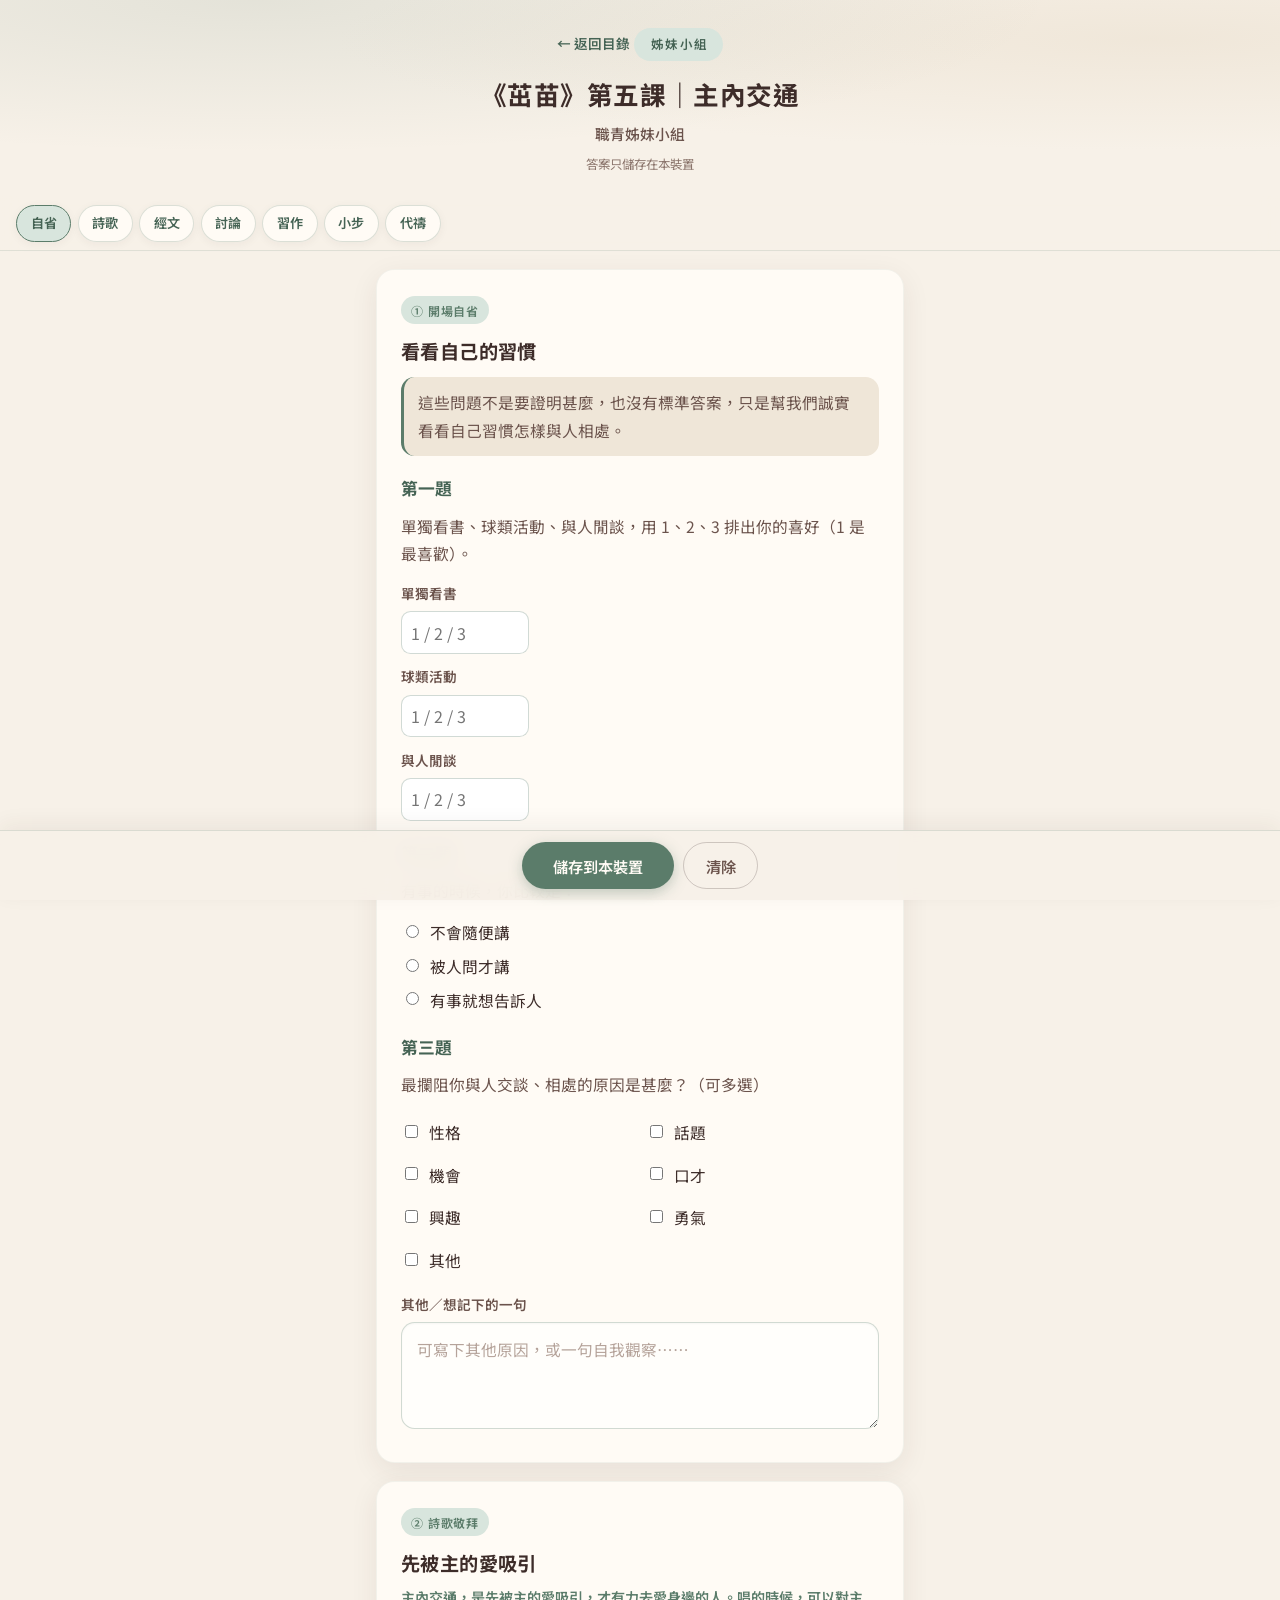
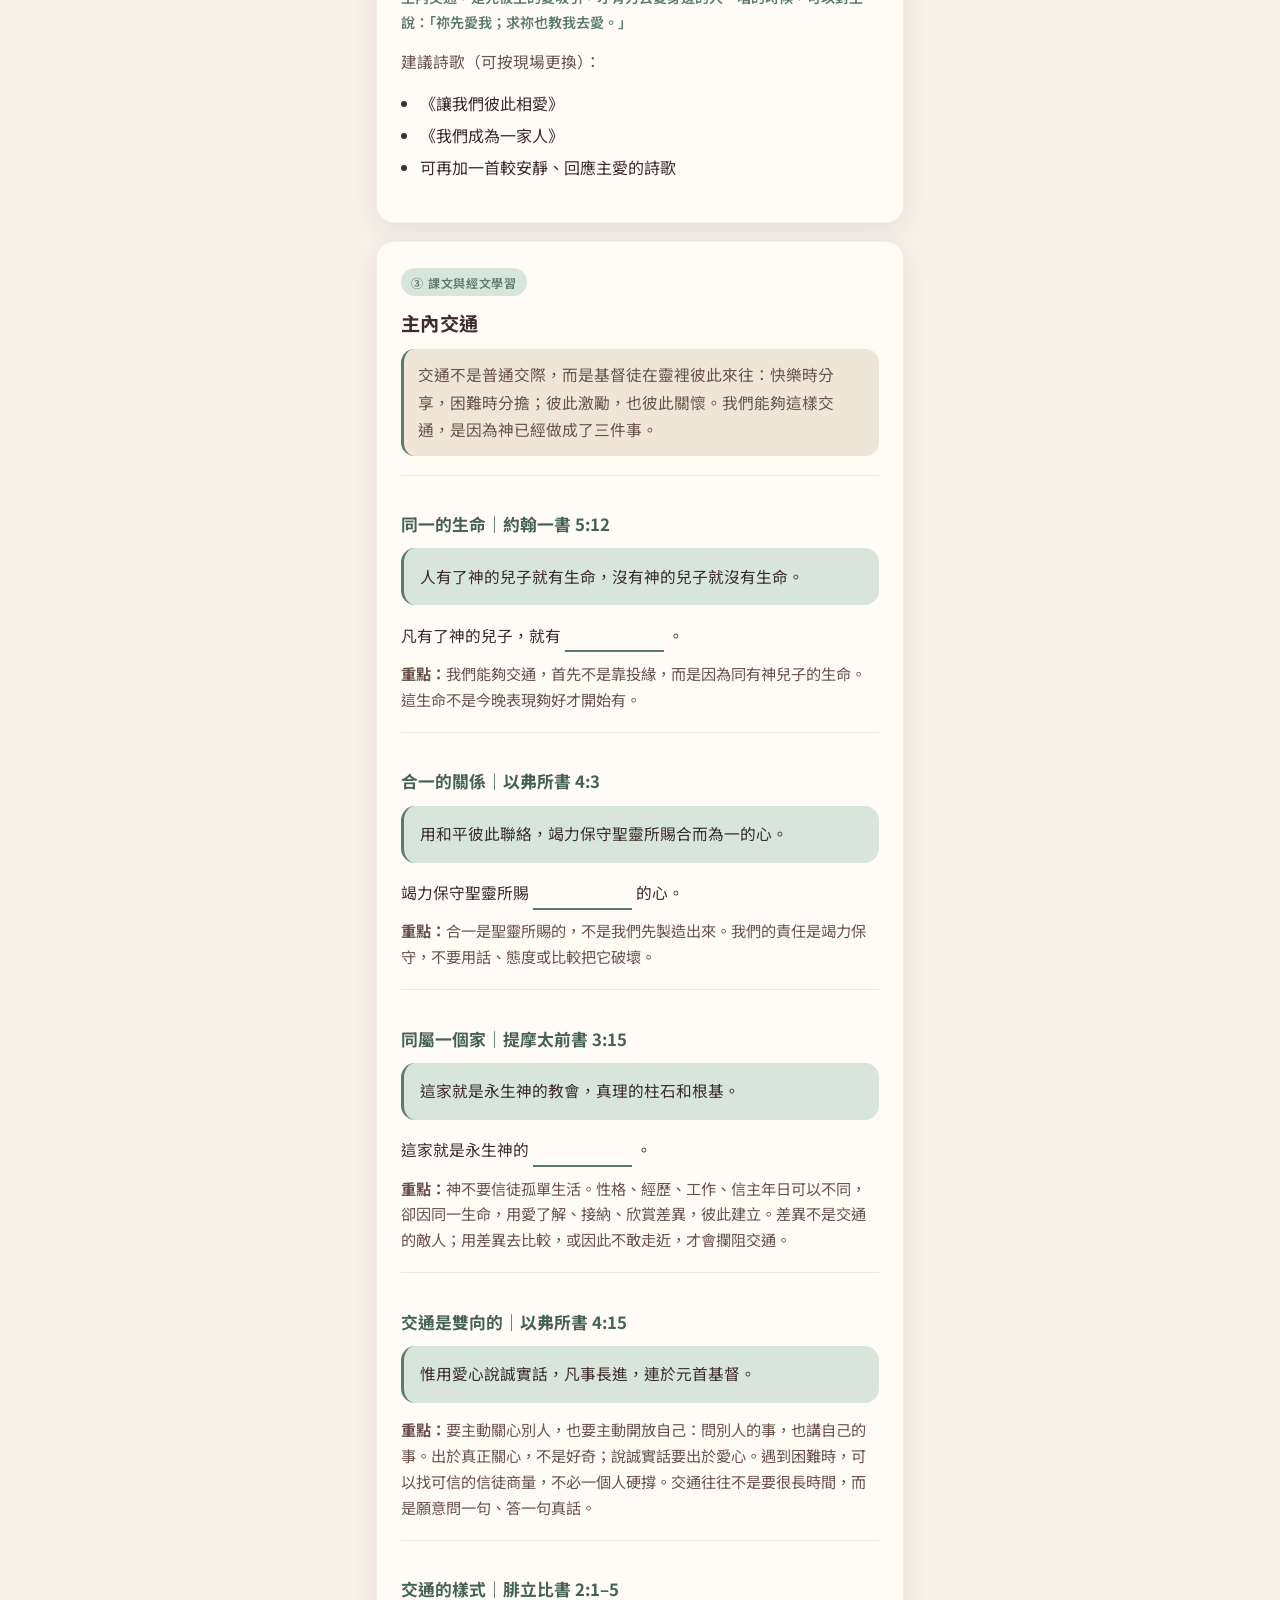
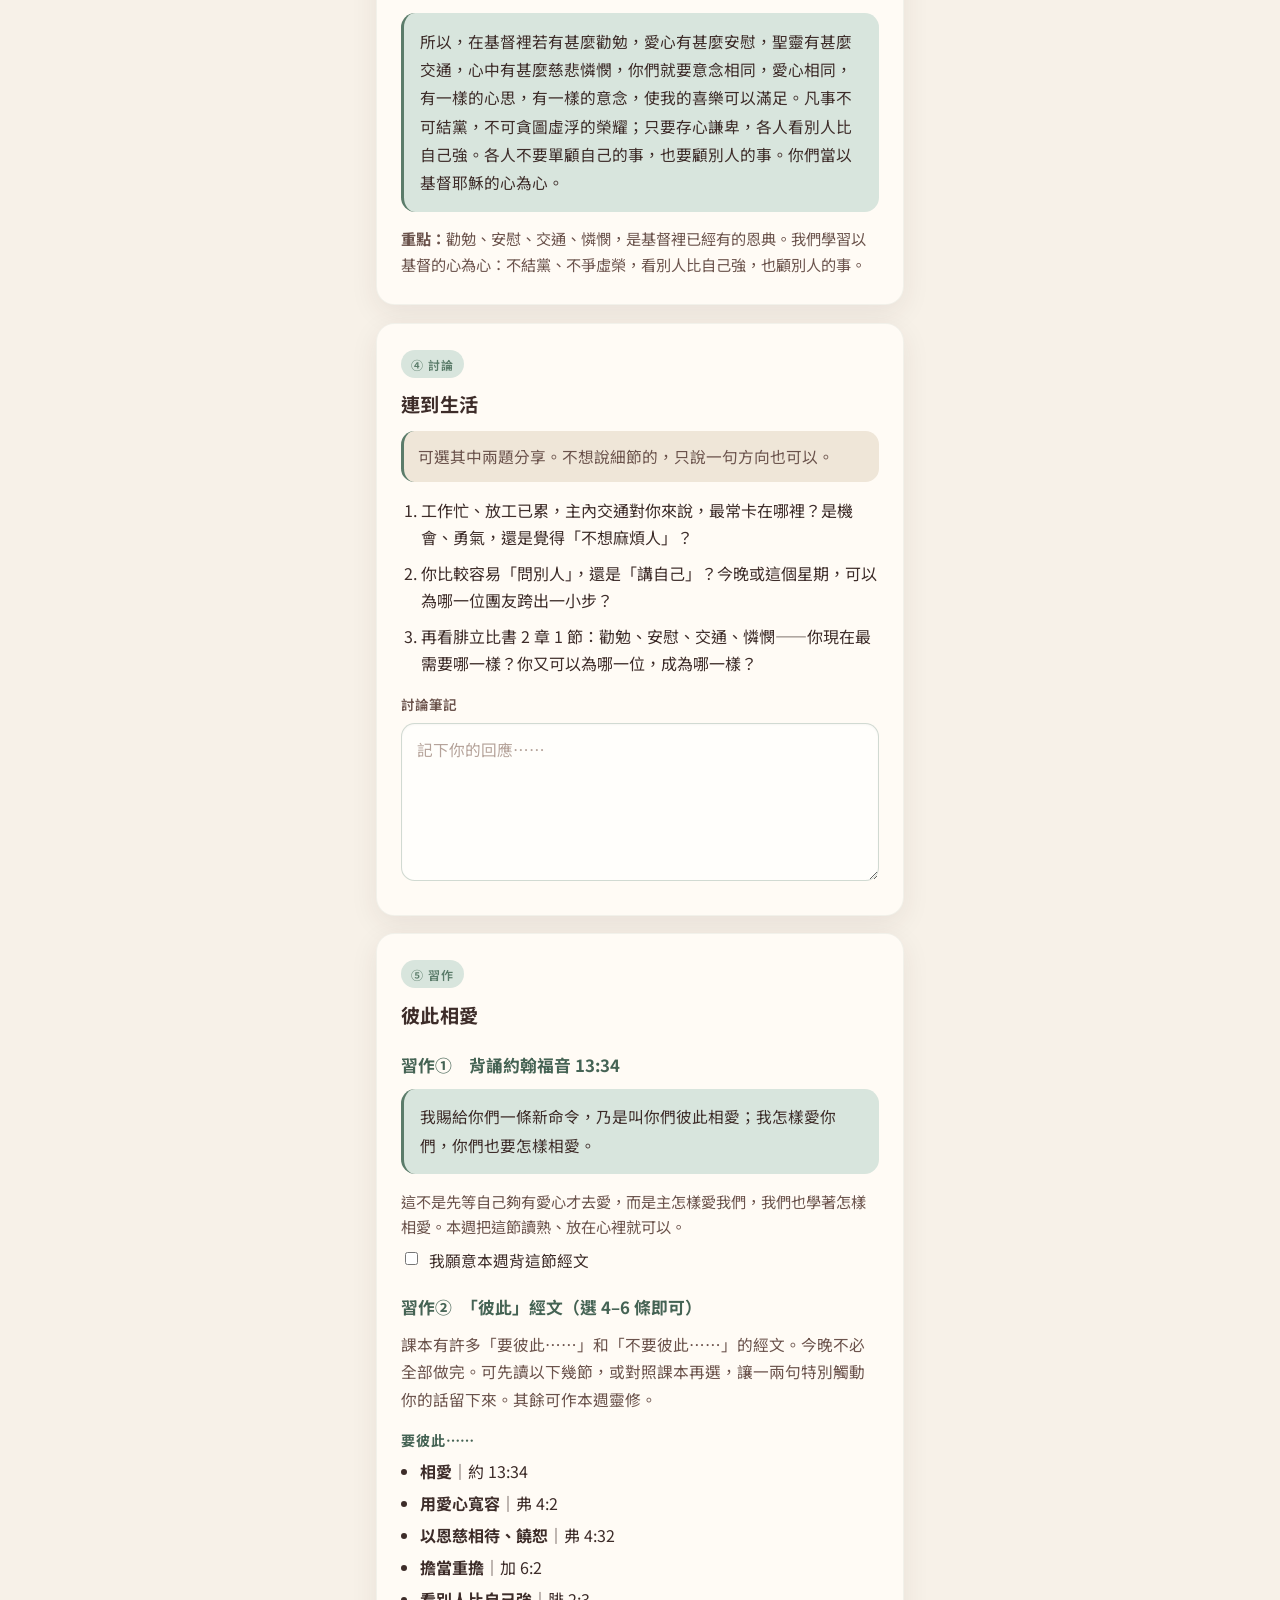
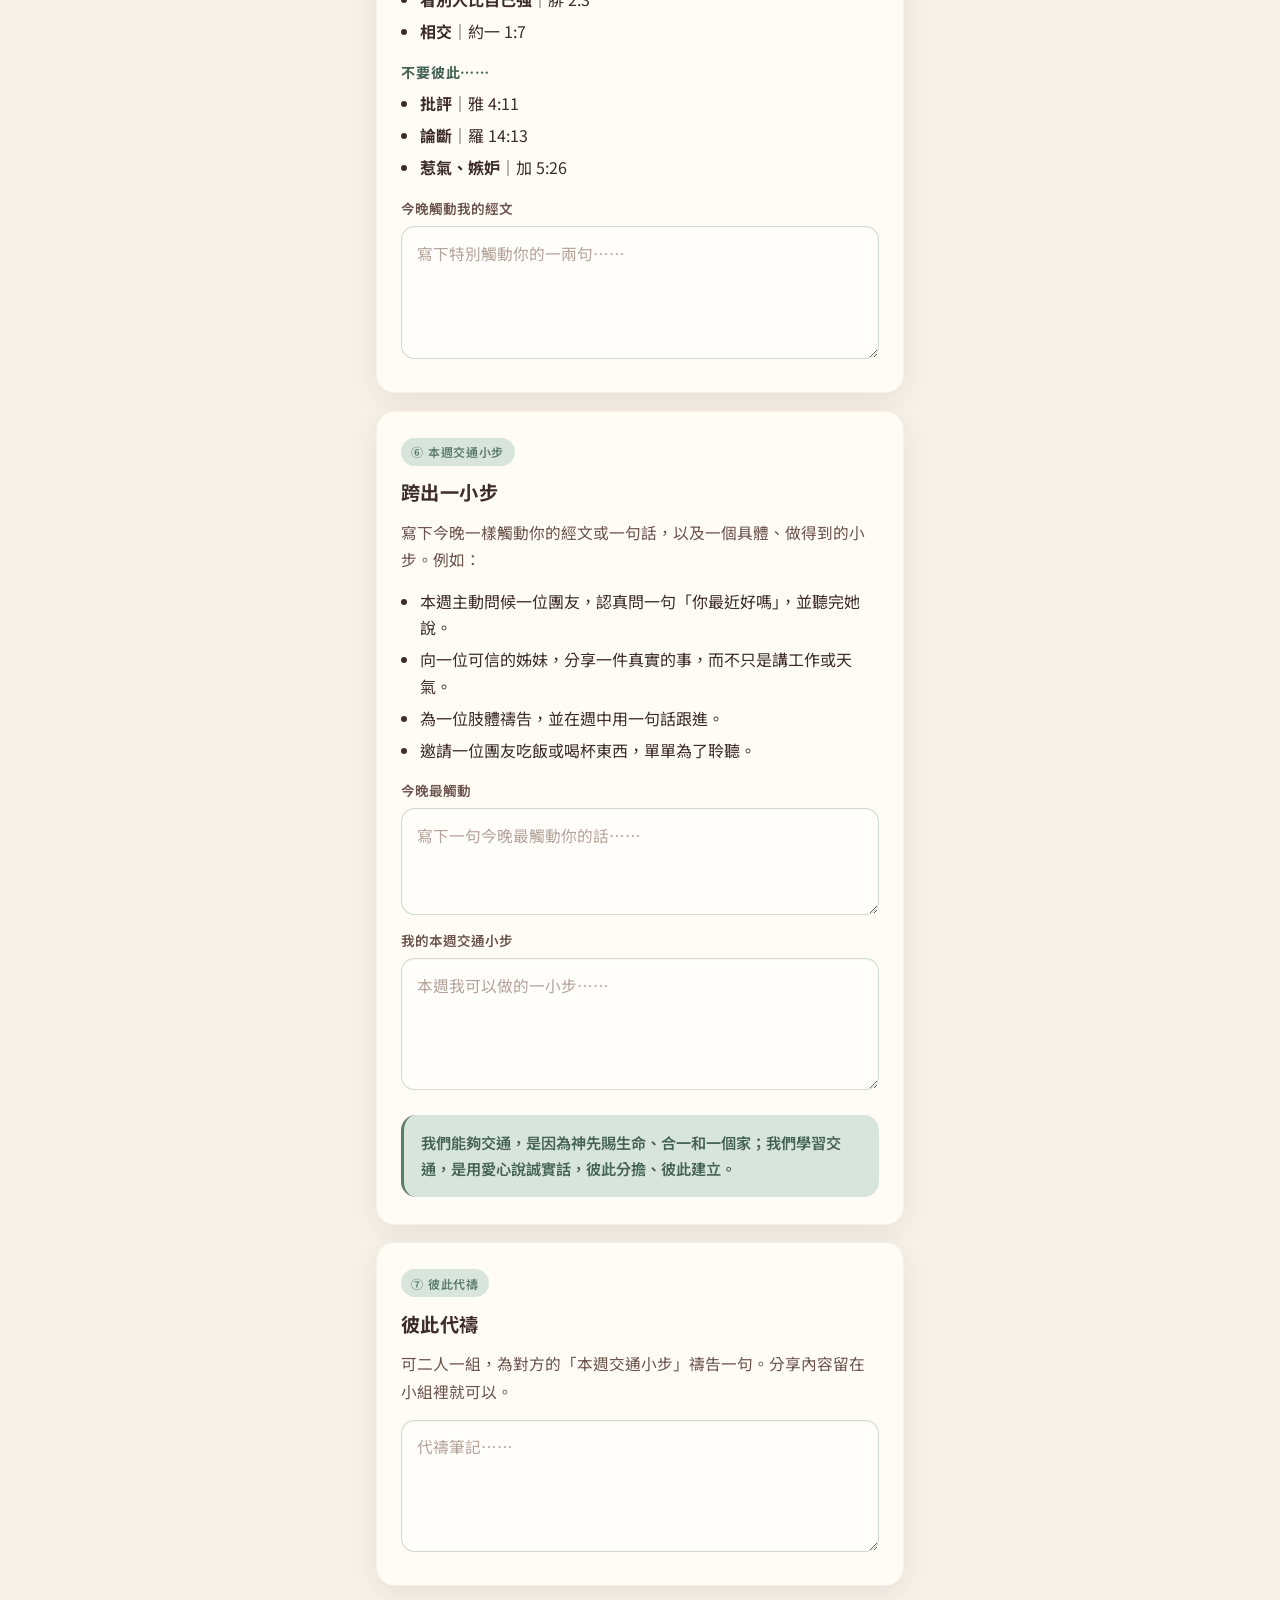
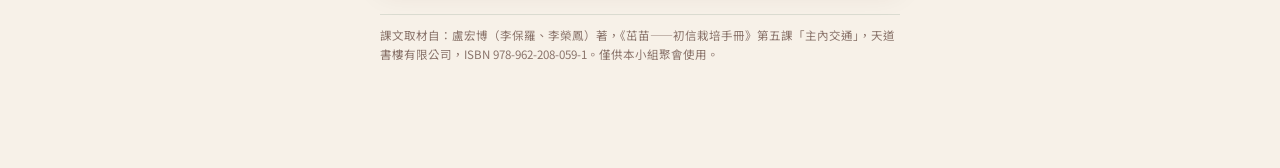
==== lesson5.html @ 70e1cb3d "Add homepage lesson directory and Lesson 5 Keep the same GitHub Pages URL as the entry point. The ho" ====
<!DOCTYPE html>
<html lang="zh-Hant">
<head>
  <meta charset="UTF-8" />
  <meta name="viewport" content="width=device-width, initial-scale=1, viewport-fit=cover" />
  <meta name="theme-color" content="#F7F1E8" />
  <meta name="description" content="《茁苗》第五課｜主內交通｜職青姊妹小組" />
  <title>《茁苗》第五課｜主內交通</title>
  <link rel="preconnect" href="https://fonts.googleapis.com" />
  <link rel="preconnect" href="https://fonts.gstatic.com" crossorigin />
  <link href="https://fonts.googleapis.com/css2?family=Noto+Sans+TC:wght@400;500;600;700&display=swap" rel="stylesheet" />
  <link rel="stylesheet" href="styles.css?v=20261112a" />
</head>
<body data-prefix="zuomiao5:">
  <header class="app-header">
    <div class="header-inner">
      <a class="back-link" href="./">← 返回目錄</a>
      <span class="badge">姊妹小組</span>
      <h1 class="app-title">《茁苗》第五課｜主內交通</h1>
      <p class="app-subtitle">職青姊妹小組</p>
      <p class="app-note">答案只儲存在本裝置</p>
    </div>
  </header>

  <nav class="nav-chips" aria-label="快速導覽">
    <a href="#reflect">自省</a>
    <a href="#song">詩歌</a>
    <a href="#teach">經文</a>
    <a href="#discuss">討論</a>
    <a href="#practice">習作</a>
    <a href="#step">小步</a>
    <a href="#prayer">代禱</a>
  </nav>

  <main>
    <!-- ① 開場自省 -->
    <section class="card" id="reflect">
      <div class="section-label">① 開場自省</div>
      <h2 class="section-title">看看自己的習慣</h2>
      <p class="section-intro">這些問題不是要證明甚麼，也沒有標準答案，只是幫我們誠實看看自己習慣怎樣與人相處。</p>

      <h3 class="q-heading">第一題</h3>
      <p class="section-body">單獨看書、球類活動、與人閒談，用 1、2、3 排出你的喜好（1 是最喜歡）。</p>
      <label class="field-label" for="pref-book">單獨看書</label>
      <input id="pref-book" class="short-input" data-key="pref-book" type="text" inputmode="numeric" placeholder="1 / 2 / 3" />
      <label class="field-label" for="pref-sport">球類活動</label>
      <input id="pref-sport" class="short-input" data-key="pref-sport" type="text" inputmode="numeric" placeholder="1 / 2 / 3" />
      <label class="field-label" for="pref-chat">與人閒談</label>
      <input id="pref-chat" class="short-input" data-key="pref-chat" type="text" inputmode="numeric" placeholder="1 / 2 / 3" />

      <h3 class="q-heading">第二題</h3>
      <p class="section-body">有事的時候，你比較是：</p>
      <label class="choice"><input type="radio" name="when-share" data-key="when-share" value="不會隨便講" /> 不會隨便講</label>
      <label class="choice"><input type="radio" name="when-share" data-key="when-share" value="被人問才講" /> 被人問才講</label>
      <label class="choice"><input type="radio" name="when-share" data-key="when-share" value="有事就想告訴人" /> 有事就想告訴人</label>

      <h3 class="q-heading">第三題</h3>
      <p class="section-body">最攔阻你與人交談、相處的原因是甚麼？（可多選）</p>
      <div class="choice-grid">
        <label class="choice"><input type="checkbox" data-key="bar-性格" /> 性格</label>
        <label class="choice"><input type="checkbox" data-key="bar-話題" /> 話題</label>
        <label class="choice"><input type="checkbox" data-key="bar-機會" /> 機會</label>
        <label class="choice"><input type="checkbox" data-key="bar-口才" /> 口才</label>
        <label class="choice"><input type="checkbox" data-key="bar-興趣" /> 興趣</label>
        <label class="choice"><input type="checkbox" data-key="bar-勇氣" /> 勇氣</label>
        <label class="choice"><input type="checkbox" data-key="bar-其他" /> 其他</label>
      </div>
      <label class="field-label" for="reflect-notes">其他／想記下的一句</label>
      <textarea id="reflect-notes" data-key="reflect-notes" rows="3" placeholder="可寫下其他原因，或一句自我觀察……"></textarea>
    </section>

    <!-- ② 詩歌 -->
    <section class="card" id="song">
      <div class="section-label">② 詩歌敬拜</div>
      <h2 class="section-title">先被主的愛吸引</h2>
      <p class="song-lead">主內交通，是先被主的愛吸引，才有力去愛身邊的人。唱的時候，可以對主說：「祢先愛我；求祢也教我去愛。」</p>
      <p class="section-body">建議詩歌（可按現場更換）：</p>
      <ul class="plain-list">
        <li>《讓我們彼此相愛》</li>
        <li>《我們成為一家人》</li>
        <li>可再加一首較安靜、回應主愛的詩歌</li>
      </ul>
    </section>

    <!-- ③ 經文 -->
    <section class="card" id="teach">
      <div class="section-label">③ 課文與經文學習</div>
      <h2 class="section-title">主內交通</h2>
      <div class="section-intro">
        交通不是普通交際，而是基督徒在靈裡彼此來往：快樂時分享，困難時分擔；彼此激勵，也彼此關懷。我們能夠這樣交通，是因為神已經做成了三件事。
      </div>

      <div class="passage" id="v1">
        <h3 class="q-heading">同一的生命｜約翰一書 5:12</h3>
        <blockquote class="verse-quote">
          <p>人有了神的兒子就有生命，沒有神的兒子就沒有生命。</p>
        </blockquote>
        <p class="blank-prompt">凡有了神的兒子，就有 <input class="blank" data-key="fill-life" type="text" aria-label="填空：生命" /> 。</p>
        <p class="passage-point"><strong>重點：</strong>我們能夠交通，首先不是靠投緣，而是因為同有神兒子的生命。這生命不是今晚表現夠好才開始有。</p>
      </div>

      <div class="passage" id="v2">
        <h3 class="q-heading">合一的關係｜以弗所書 4:3</h3>
        <blockquote class="verse-quote">
          <p>用和平彼此聯絡，竭力保守聖靈所賜合而為一的心。</p>
        </blockquote>
        <p class="blank-prompt">竭力保守聖靈所賜 <input class="blank" data-key="fill-unity" type="text" aria-label="填空：合一" /> 的心。</p>
        <p class="passage-point"><strong>重點：</strong>合一是聖靈所賜的，不是我們先製造出來。我們的責任是竭力保守，不要用話、態度或比較把它破壞。</p>
      </div>

      <div class="passage" id="v3">
        <h3 class="q-heading">同屬一個家｜提摩太前書 3:15</h3>
        <blockquote class="verse-quote">
          <p>這家就是永生神的教會，真理的柱石和根基。</p>
        </blockquote>
        <p class="blank-prompt">這家就是永生神的 <input class="blank" data-key="fill-church" type="text" aria-label="填空：教會" /> 。</p>
        <p class="passage-point"><strong>重點：</strong>神不要信徒孤單生活。性格、經歷、工作、信主年日可以不同，卻因同一生命，用愛了解、接納、欣賞差異，彼此建立。差異不是交通的敵人；用差異去比較，或因此不敢走近，才會攔阻交通。</p>
      </div>

      <div class="passage" id="v4">
        <h3 class="q-heading">交通是雙向的｜以弗所書 4:15</h3>
        <blockquote class="verse-quote">
          <p>惟用愛心說誠實話，凡事長進，連於元首基督。</p>
        </blockquote>
        <p class="passage-point"><strong>重點：</strong>要主動關心別人，也要主動開放自己：問別人的事，也講自己的事。出於真正關心，不是好奇；說誠實話要出於愛心。遇到困難時，可以找可信的信徒商量，不必一個人硬撐。交通往往不是要很長時間，而是願意問一句、答一句真話。</p>
      </div>

      <div class="passage" id="v5">
        <h3 class="q-heading">交通的樣式｜腓立比書 2:1–5</h3>
        <blockquote class="verse-quote">
          <p>所以，在基督裡若有甚麼勸勉，愛心有甚麼安慰，聖靈有甚麼交通，心中有甚麼慈悲憐憫，你們就要意念相同，愛心相同，有一樣的心思，有一樣的意念，使我的喜樂可以滿足。凡事不可結黨，不可貪圖虛浮的榮耀；只要存心謙卑，各人看別人比自己強。各人不要單顧自己的事，也要顧別人的事。你們當以基督耶穌的心為心。</p>
        </blockquote>
        <p class="passage-point"><strong>重點：</strong>勸勉、安慰、交通、憐憫，是基督裡已經有的恩典。我們學習以基督的心為心：不結黨、不爭虛榮，看別人比自己強，也顧別人的事。</p>
      </div>
    </section>

    <!-- ④ 討論 -->
    <section class="card" id="discuss">
      <div class="section-label">④ 討論</div>
      <h2 class="section-title">連到生活</h2>
      <p class="section-intro">可選其中兩題分享。不想說細節的，只說一句方向也可以。</p>
      <ol class="share-list">
        <li>工作忙、放工已累，主內交通對你來說，最常卡在哪裡？是機會、勇氣，還是覺得「不想麻煩人」？</li>
        <li>你比較容易「問別人」，還是「講自己」？今晚或這個星期，可以為哪一位團友跨出一小步？</li>
        <li>再看腓立比書 2 章 1 節：勸勉、安慰、交通、憐憫——你現在最需要哪一樣？你又可以為哪一位，成為哪一樣？</li>
      </ol>
      <label class="field-label" for="discuss-notes">討論筆記</label>
      <textarea id="discuss-notes" data-key="discuss-notes" rows="5" placeholder="記下你的回應……"></textarea>
    </section>

    <!-- ⑤ 習作 -->
    <section class="card" id="practice">
      <div class="section-label">⑤ 習作</div>
      <h2 class="section-title">彼此相愛</h2>

      <h3 class="q-heading">習作①　背誦約翰福音 13:34</h3>
      <blockquote class="verse-quote">
        <p>我賜給你們一條新命令，乃是叫你們彼此相愛；我怎樣愛你們，你們也要怎樣相愛。</p>
      </blockquote>
      <p class="passage-point">這不是先等自己夠有愛心才去愛，而是主怎樣愛我們，我們也學著怎樣相愛。本週把這節讀熟、放在心裡就可以。</p>
      <label class="choice"><input type="checkbox" data-key="mem-john1334" /> 我願意本週背這節經文</label>

      <h3 class="q-heading">習作②　「彼此」經文（選 4–6 條即可）</h3>
      <p class="section-body">課本有許多「要彼此……」和「不要彼此……」的經文。今晚不必全部做完。可先讀以下幾節，或對照課本再選，讓一兩句特別觸動你的話留下來。其餘可作本週靈修。</p>

      <p class="subhead">要彼此……</p>
      <ul class="verse-mini">
        <li><strong>相愛</strong>｜約 13:34</li>
        <li><strong>用愛心寬容</strong>｜弗 4:2</li>
        <li><strong>以恩慈相待、饒恕</strong>｜弗 4:32</li>
        <li><strong>擔當重擔</strong>｜加 6:2</li>
        <li><strong>看別人比自己強</strong>｜腓 2:3</li>
        <li><strong>相交</strong>｜約一 1:7</li>
      </ul>
      <p class="subhead">不要彼此……</p>
      <ul class="verse-mini">
        <li><strong>批評</strong>｜雅 4:11</li>
        <li><strong>論斷</strong>｜羅 14:13</li>
        <li><strong>惹氣、嫉妒</strong>｜加 5:26</li>
      </ul>
      <label class="field-label" for="practice-notes">今晚觸動我的經文</label>
      <textarea id="practice-notes" data-key="practice-notes" rows="4" placeholder="寫下特別觸動你的一兩句……"></textarea>
    </section>

    <!-- ⑥ 本週小步 -->
    <section class="card" id="step">
      <div class="section-label">⑥ 本週交通小步</div>
      <h2 class="section-title">跨出一小步</h2>
      <p class="section-body">寫下今晚一樣觸動你的經文或一句話，以及一個具體、做得到的小步。例如：</p>
      <ul class="plain-list">
        <li>本週主動問候一位團友，認真問一句「你最近好嗎」，並聽完她說。</li>
        <li>向一位可信的姊妹，分享一件真實的事，而不只是講工作或天氣。</li>
        <li>為一位肢體禱告，並在週中用一句話跟進。</li>
        <li>邀請一位團友吃飯或喝杯東西，單單為了聆聽。</li>
      </ul>
      <label class="field-label" for="touched">今晚最觸動</label>
      <textarea id="touched" data-key="touched" rows="3" placeholder="寫下一句今晚最觸動你的話……"></textarea>
      <label class="field-label" for="week-step">我的本週交通小步</label>
      <textarea id="week-step" data-key="week-step" rows="4" placeholder="本週我可以做的一小步……"></textarea>
      <div class="close-line">我們能夠交通，是因為神先賜生命、合一和一個家；我們學習交通，是用愛心說誠實話，彼此分擔、彼此建立。</div>
    </section>

    <!-- ⑦ 代禱 -->
    <section class="card" id="prayer">
      <div class="section-label">⑦ 彼此代禱</div>
      <h2 class="section-title">彼此代禱</h2>
      <p class="section-body">可二人一組，為對方的「本週交通小步」禱告一句。分享內容留在小組裡就可以。</p>
      <textarea data-key="prayer-notes" rows="4" placeholder="代禱筆記……"></textarea>
    </section>
  </main>

  <footer class="site-credit" aria-label="著作權與取材說明">
    <p>課文取材自：盧宏博（李保羅、李榮鳳）著，《茁苗——初信栽培手冊》第五課「主內交通」，天道書樓有限公司，ISBN 978-962-208-059-1。僅供本小組聚會使用。</p>
  </footer>

  <div class="save-bar" role="region" aria-label="儲存與清除">
    <button type="button" id="btn-save" class="btn btn-primary">儲存到本裝置</button>
    <button type="button" id="btn-clear" class="btn btn-ghost">清除</button>
  </div>
  <div id="toast" class="toast" role="status" aria-live="polite"></div>

  <script src="app.js?v=20261112a"></script>
</body>
</html>
---- styles.css ----
/* 《茁苗》第四課｜職青姊妹小組 — 溫暖家居風（有別於 RETIRE 白／黑／海軍藍襯線） */
:root {
  --cream: #F7F1E8;
  --cream-deep: #EFE6D8;
  --card: #FFFBF5;
  --sage: #5B7C6A;
  --sage-soft: #D8E5DD;
  --sage-deep: #456354;
  --brown: #3D2C29;
  --brown-soft: #6B534C;
  --muted: #8A746B;
  --shadow: 0 8px 28px rgba(61, 44, 41, 0.08);
  --shadow-soft: 0 2px 10px rgba(61, 44, 41, 0.05);
  --radius: 1.15rem;
  --sans: "Noto Sans TC", "PingFang TC", "Microsoft JhengHei", "Helvetica Neue", sans-serif;
  --safe-top: env(safe-area-inset-top, 0px);
  --safe-bottom: env(safe-area-inset-bottom, 0px);
  --nav-h: 3rem;
  --bar-h: 4.2rem;
}

*, *::before, *::after { box-sizing: border-box; }

html {
  scroll-behavior: smooth;
  -webkit-text-size-adjust: 100%;
  scroll-padding-top: calc(var(--nav-h) + var(--safe-top) + 0.75rem);
}

body {
  margin: 0;
  overflow-x: hidden;
  background: var(--cream);
  color: var(--brown);
  font-family: var(--sans);
  font-size: 16px;
  line-height: 1.75;
  min-height: 100dvh;
  padding-bottom: calc(var(--bar-h) + var(--safe-bottom) + 1.5rem);
}

a { color: var(--sage-deep); text-decoration: none; }
a:hover { text-decoration: underline; }

/* —— Header —— */
.app-header {
  padding: calc(1.75rem + var(--safe-top)) 1.35rem 1.25rem;
  text-align: center;
  background:
    radial-gradient(ellipse at 20% 0%, rgba(91, 124, 106, 0.12), transparent 55%),
    radial-gradient(ellipse at 90% 20%, rgba(239, 230, 216, 0.9), transparent 50%),
    var(--cream);
}

.header-inner {
  max-width: 560px;
  margin: 0 auto;
}

.badge {
  display: inline-block;
  font-size: 0.78rem;
  font-weight: 600;
  letter-spacing: 0.18em;
  padding: 0.35rem 0.9rem 0.35rem 1.05rem;
  color: var(--sage-deep);
  background: var(--sage-soft);
  border-radius: 999px;
  margin-bottom: 0.85rem;
}

.app-title {
  margin: 0;
  font-weight: 700;
  font-size: 1.45rem;
  line-height: 1.45;
  letter-spacing: 0.02em;
  color: var(--brown);
}

.app-subtitle {
  margin: 0.55rem 0 0;
  font-size: 0.92rem;
  color: var(--brown-soft);
  font-weight: 500;
}

.app-note {
  margin: 0.45rem 0 0;
  font-size: 0.78rem;
  color: var(--muted);
}

/* —— Sticky nav chips —— */
.nav-chips {
  position: sticky;
  top: 0;
  z-index: 90;
  display: flex;
  gap: 0.4rem;
  justify-content: flex-start;
  align-items: center;
  overflow-x: auto;
  -webkit-overflow-scrolling: touch;
  scrollbar-width: none;
  padding: 0.55rem 1rem;
  padding-top: calc(0.55rem + var(--safe-top));
  min-height: calc(var(--nav-h) + var(--safe-top));
  background: rgba(247, 241, 232, 0.92);
  backdrop-filter: blur(10px);
  -webkit-backdrop-filter: blur(10px);
  border-bottom: 1px solid rgba(91, 124, 106, 0.15);
}

.nav-chips::-webkit-scrollbar { display: none; }

.nav-chips a {
  flex: 0 0 auto;
  padding: 0.38rem 0.85rem;
  border-radius: 999px;
  font-size: 0.82rem;
  font-weight: 600;
  color: var(--sage-deep);
  background: var(--card);
  border: 1px solid rgba(91, 124, 106, 0.22);
  box-shadow: var(--shadow-soft);
  text-decoration: none;
  white-space: nowrap;
}

.nav-chips a:hover,
.nav-chips a:focus-visible {
  background: var(--sage-soft);
  outline: none;
}

/* —— Main / cards —— */
main {
  max-width: 560px;
  margin: 0 auto;
  padding: 1.1rem 1rem 0.5rem;
  display: flex;
  flex-direction: column;
  gap: 1.1rem;
}

.card {
  background: var(--card);
  border-radius: var(--radius);
  box-shadow: var(--shadow);
  padding: 1.35rem 1.25rem 1.45rem;
  border: 1px solid rgba(91, 124, 106, 0.08);
}

.section-label {
  display: inline-block;
  font-size: 0.75rem;
  font-weight: 600;
  letter-spacing: 0.06em;
  color: var(--sage);
  background: var(--sage-soft);
  padding: 0.22rem 0.65rem;
  border-radius: 999px;
  margin-bottom: 0.65rem;
}

.section-title {
  margin: 0 0 0.55rem;
  font-size: 1.2rem;
  font-weight: 700;
  color: var(--brown);
  letter-spacing: 0.02em;
}

.section-body,
.section-intro {
  margin: 0 0 0.9rem;
  color: var(--brown-soft);
  font-size: 0.98rem;
}

.section-intro {
  padding: 0.75rem 0.9rem;
  background: var(--cream-deep);
  border-radius: 0.85rem;
  border-left: 3px solid var(--sage);
}

.field-label {
  display: block;
  font-size: 0.85rem;
  font-weight: 600;
  color: var(--brown-soft);
  margin: 0.4rem 0 0.35rem;
}

textarea {
  width: 100%;
  resize: vertical;
  min-height: 5.5rem;
  padding: 0.85rem 0.95rem;
  border: 1.5px solid rgba(91, 124, 106, 0.28);
  border-radius: 0.85rem;
  background: #FFFEFB;
  color: var(--brown);
  font-family: inherit;
  font-size: 0.98rem;
  line-height: 1.65;
  box-shadow: inset 0 1px 2px rgba(61, 44, 41, 0.04);
}

textarea::placeholder { color: #B5A39A; }
textarea:focus {
  outline: none;
  border-color: var(--sage);
  box-shadow: 0 0 0 3px rgba(91, 124, 106, 0.18);
}

/* —— Song —— */
.song-lead {
  margin: -0.25rem 0 0.85rem;
  font-size: 0.88rem;
  font-weight: 600;
  color: var(--sage);
}

.lyrics {
  background: var(--cream);
  border-radius: 0.95rem;
  padding: 1rem 1.1rem;
  margin-bottom: 0.65rem;
  border: 1px dashed rgba(91, 124, 106, 0.28);
}

.lyrics p {
  margin: 0 0 1rem;
  white-space: pre-line;
  color: var(--brown);
  line-height: 1.9;
  font-size: 1.02rem;
}

.lyrics p:last-child { margin-bottom: 0; }

.song-credit {
  margin: 0;
  font-size: 0.78rem;
  color: var(--muted);
}

/* —— Questions —— */
.q-block {
  margin-top: 1.35rem;
  padding-top: 1.15rem;
  border-top: 1px solid rgba(91, 124, 106, 0.14);
}

.q-block:first-of-type {
  margin-top: 0.35rem;
  padding-top: 0;
  border-top: none;
}

.q-heading {
  margin: 0 0 0.55rem;
  font-size: 1.05rem;
  font-weight: 700;
  color: var(--sage-deep);
}

.name-list {
  list-style: none;
  margin: 0 0 1rem;
  padding: 0;
  display: flex;
  flex-direction: column;
  gap: 0.7rem;
}

.name-list li {
  background: var(--cream);
  border-radius: 0.9rem;
  padding: 0.85rem 0.95rem;
  border: 1px solid rgba(91, 124, 106, 0.12);
}

.name-list strong {
  display: block;
  color: var(--brown);
  font-size: 0.98rem;
  margin-bottom: 0.25rem;
}

.name-list span {
  display: block;
  color: var(--brown-soft);
  font-size: 0.92rem;
  line-height: 1.65;
}

.q-prompt {
  margin: 0 0 0.55rem;
  font-weight: 600;
  color: var(--brown);
  font-size: 0.98rem;
}

.verse-quote {
  margin: 0 0 0.9rem;
  padding: 0.9rem 1rem;
  background: var(--sage-soft);
  border-radius: 0.9rem;
  border-left: 3px solid var(--sage);
}

.verse-quote p {
  margin: 0;
  color: var(--brown);
  font-size: 0.98rem;
  line-height: 1.8;
}

/* —— Collapsible verses —— */
.verse-panel {
  margin-top: 1.4rem;
  border-radius: 0.95rem;
  background: var(--cream);
  border: 1px solid rgba(91, 124, 106, 0.18);
  overflow: hidden;
}

.verse-panel > summary {
  cursor: pointer;
  list-style: none;
  padding: 0.95rem 1.05rem;
  font-weight: 700;
  font-size: 0.95rem;
  color: var(--sage-deep);
  background: linear-gradient(180deg, #F3EDE3, var(--cream));
  user-select: none;
}

.verse-panel > summary::-webkit-details-marker { display: none; }

.verse-panel > summary::after {
  content: "＋";
  float: right;
  font-weight: 500;
  color: var(--sage);
}

.verse-panel[open] > summary::after { content: "－"; }

.verse-list {
  padding: 0 1.05rem 1.1rem;
  display: flex;
  flex-direction: column;
  gap: 0.95rem;
}

.verse-list article h4 {
  margin: 0 0 0.3rem;
  font-size: 0.88rem;
  font-weight: 700;
  color: var(--sage);
}

.verse-list article p {
  margin: 0;
  font-size: 0.92rem;
  color: var(--brown-soft);
  line-height: 1.75;
}

.homework {
  text-align: center;
  background: linear-gradient(160deg, #FFFBF5, var(--sage-soft));
}

.homework .section-body {
  margin: 0;
  font-weight: 500;
  color: var(--brown);
}

/* —— Sticky save bar —— */
.save-bar {
  position: fixed;
  left: 0;
  right: 0;
  bottom: 0;
  z-index: 100;
  display: flex;
  gap: 0.6rem;
  justify-content: center;
  padding: 0.7rem 1rem calc(0.7rem + var(--safe-bottom));
  background: rgba(247, 241, 232, 0.94);
  backdrop-filter: blur(12px);
  -webkit-backdrop-filter: blur(12px);
  border-top: 1px solid rgba(91, 124, 106, 0.18);
  box-shadow: 0 -6px 20px rgba(61, 44, 41, 0.06);
}

.btn {
  appearance: none;
  border: none;
  font-family: inherit;
  font-size: 0.95rem;
  font-weight: 600;
  border-radius: 999px;
  padding: 0.7rem 1.35rem;
  cursor: pointer;
  transition: transform 0.12s ease, background 0.12s ease;
}

.btn:active { transform: scale(0.98); }

.btn-primary {
  background: var(--sage);
  color: #FFFBF5;
  box-shadow: 0 4px 14px rgba(91, 124, 106, 0.35);
  min-width: 9.5rem;
}

.btn-primary:hover { background: var(--sage-deep); }

.btn-ghost {
  background: transparent;
  color: var(--brown-soft);
  border: 1.5px solid rgba(61, 44, 41, 0.22);
}

.btn-ghost:hover { background: var(--cream-deep); }

/* —— Toast —— */
.toast {
  position: fixed;
  left: 50%;
  bottom: calc(var(--bar-h) + var(--safe-bottom) + 0.6rem);
  transform: translateX(-50%) translateY(0.6rem);
  background: var(--brown);
  color: #FFFBF5;
  padding: 0.55rem 1.1rem;
  border-radius: 999px;
  font-size: 0.88rem;
  font-weight: 500;
  opacity: 0;
  pointer-events: none;
  transition: opacity 0.2s ease, transform 0.2s ease;
  z-index: 110;
  white-space: nowrap;
}

.toast.show {
  opacity: 1;
  transform: translateX(-50%) translateY(0);
}

@media (min-width: 640px) {
  .app-title { font-size: 1.6rem; }
  .card { padding: 1.55rem 1.5rem 1.65rem; }
}

/* —— Footer credit —— */
.site-credit {
  max-width: 560px;
  margin: 0.25rem auto 0.5rem;
  padding: 1rem 1.25rem 0.25rem;
  color: var(--muted);
  font-size: 0.72rem;
  line-height: 1.7;
  text-align: left;
}

.site-credit p {
  margin: 0 0 0.65rem;
  padding-top: 0.65rem;
  border-top: 1px solid rgba(91, 124, 106, 0.18);
}

.site-credit p:last-child {
  margin-bottom: 0;
}


/* —— Passage blocks & share —— */
.passage {
  margin-top: 1.2rem;
  padding-top: 1rem;
  border-top: 1px solid rgba(91, 124, 106, 0.14);
}

.passage:first-of-type {
  margin-top: 0.5rem;
  padding-top: 0;
  border-top: none;
}

.verse-quote p + p {
  margin-top: 0.75rem;
}

.passage-point {
  margin: 0.55rem 0 0;
  color: var(--brown-soft);
  font-size: 0.95rem;
  line-height: 1.7;
}

.share-list {
  margin: 0 0 1rem;
  padding-left: 1.25em;
  color: var(--brown);
}

.share-list li {
  margin: 0.55rem 0;
  line-height: 1.7;
}

.close-line {
  margin-top: 1.1rem;
  padding: 0.95rem 1.05rem;
  background: var(--sage-soft);
  color: var(--sage-deep);
  border-radius: 0.95rem;
  font-weight: 600;
  font-size: 0.95rem;
  line-height: 1.7;
  border-left: 3px solid var(--sage);
}

/* —— Homepage directory —— */
.page-home {
  padding-bottom: calc(2rem + var(--safe-bottom));
}

.lesson-list {
  max-width: 560px;
  margin: 0 auto;
  padding: 0.35rem 1.15rem 1.5rem;
  display: grid;
  gap: 1rem;
}

a.lesson-card {
  display: block;
  background: var(--card);
  border-radius: var(--radius);
  padding: 1.35rem 1.4rem 1.45rem;
  box-shadow: var(--shadow);
  text-decoration: none;
  color: inherit;
  border: 1px solid rgba(91, 124, 106, 0.16);
  transition: border-color 0.15s ease, transform 0.15s ease;
}

a.lesson-card:hover,
a.lesson-card:focus-visible {
  text-decoration: none;
  border-color: var(--sage);
  transform: translateY(-1px);
}

.lesson-meta {
  display: flex;
  align-items: center;
  gap: 0.5rem;
  margin-bottom: 0.25rem;
}

.lesson-no {
  font-size: 0.78rem;
  font-weight: 600;
  letter-spacing: 0.14em;
  color: var(--sage-deep);
}

.tag-now {
  display: inline-block;
  font-size: 0.7rem;
  font-weight: 700;
  letter-spacing: 0.08em;
  padding: 0.12rem 0.5rem;
  color: #fff;
  background: var(--sage);
  border-radius: 999px;
}

a.lesson-card h2 {
  margin: 0.15rem 0 0.4rem;
  font-size: 1.28rem;
  font-weight: 700;
  color: var(--brown);
}

a.lesson-card p {
  margin: 0;
  color: var(--brown-soft);
  font-size: 0.92rem;
  line-height: 1.65;
}

.back-link {
  display: inline-block;
  margin-bottom: 0.75rem;
  font-size: 0.85rem;
  font-weight: 600;
  color: var(--sage-deep);
  text-decoration: none;
}

.back-link:hover {
  text-decoration: underline;
}

/* —— Lesson 5 extras —— */
.short-input,
input.blank {
  font: inherit;
  color: var(--brown);
  background: transparent;
}

.short-input {
  display: block;
  width: 100%;
  max-width: 8rem;
  margin: 0.15rem 0 0.7rem;
  padding: 0.4rem 0.55rem;
  border: 1px solid rgba(91, 124, 106, 0.28);
  border-radius: 0.6rem;
  background: #fff;
}

input.blank {
  width: 6.2rem;
  padding: 0.1rem 0.3rem;
  border: none;
  border-bottom: 2px solid var(--sage);
  text-align: center;
}

.blank-prompt {
  margin: 0.7rem 0 0;
  font-size: 0.98rem;
}

.choice {
  display: flex;
  align-items: flex-start;
  gap: 0.5rem;
  margin: 0.4rem 0;
  font-size: 0.98rem;
  color: var(--brown);
}

.choice input {
  margin-top: 0.35rem;
  accent-color: var(--sage);
}

.choice-grid {
  display: grid;
  grid-template-columns: 1fr 1fr;
  gap: 0.15rem 0.75rem;
  margin: 0.35rem 0 0.75rem;
}

.plain-list,
.verse-mini {
  margin: 0.35rem 0 1rem;
  padding-left: 1.2em;
  color: var(--brown);
}

.plain-list li,
.verse-mini li {
  margin: 0.35rem 0;
  line-height: 1.65;
}

.subhead {
  margin: 0.9rem 0 0.2rem;
  font-size: 0.88rem;
  font-weight: 700;
  letter-spacing: 0.06em;
  color: var(--sage-deep);
}

.q-heading {
  margin-top: 1.15rem;
}
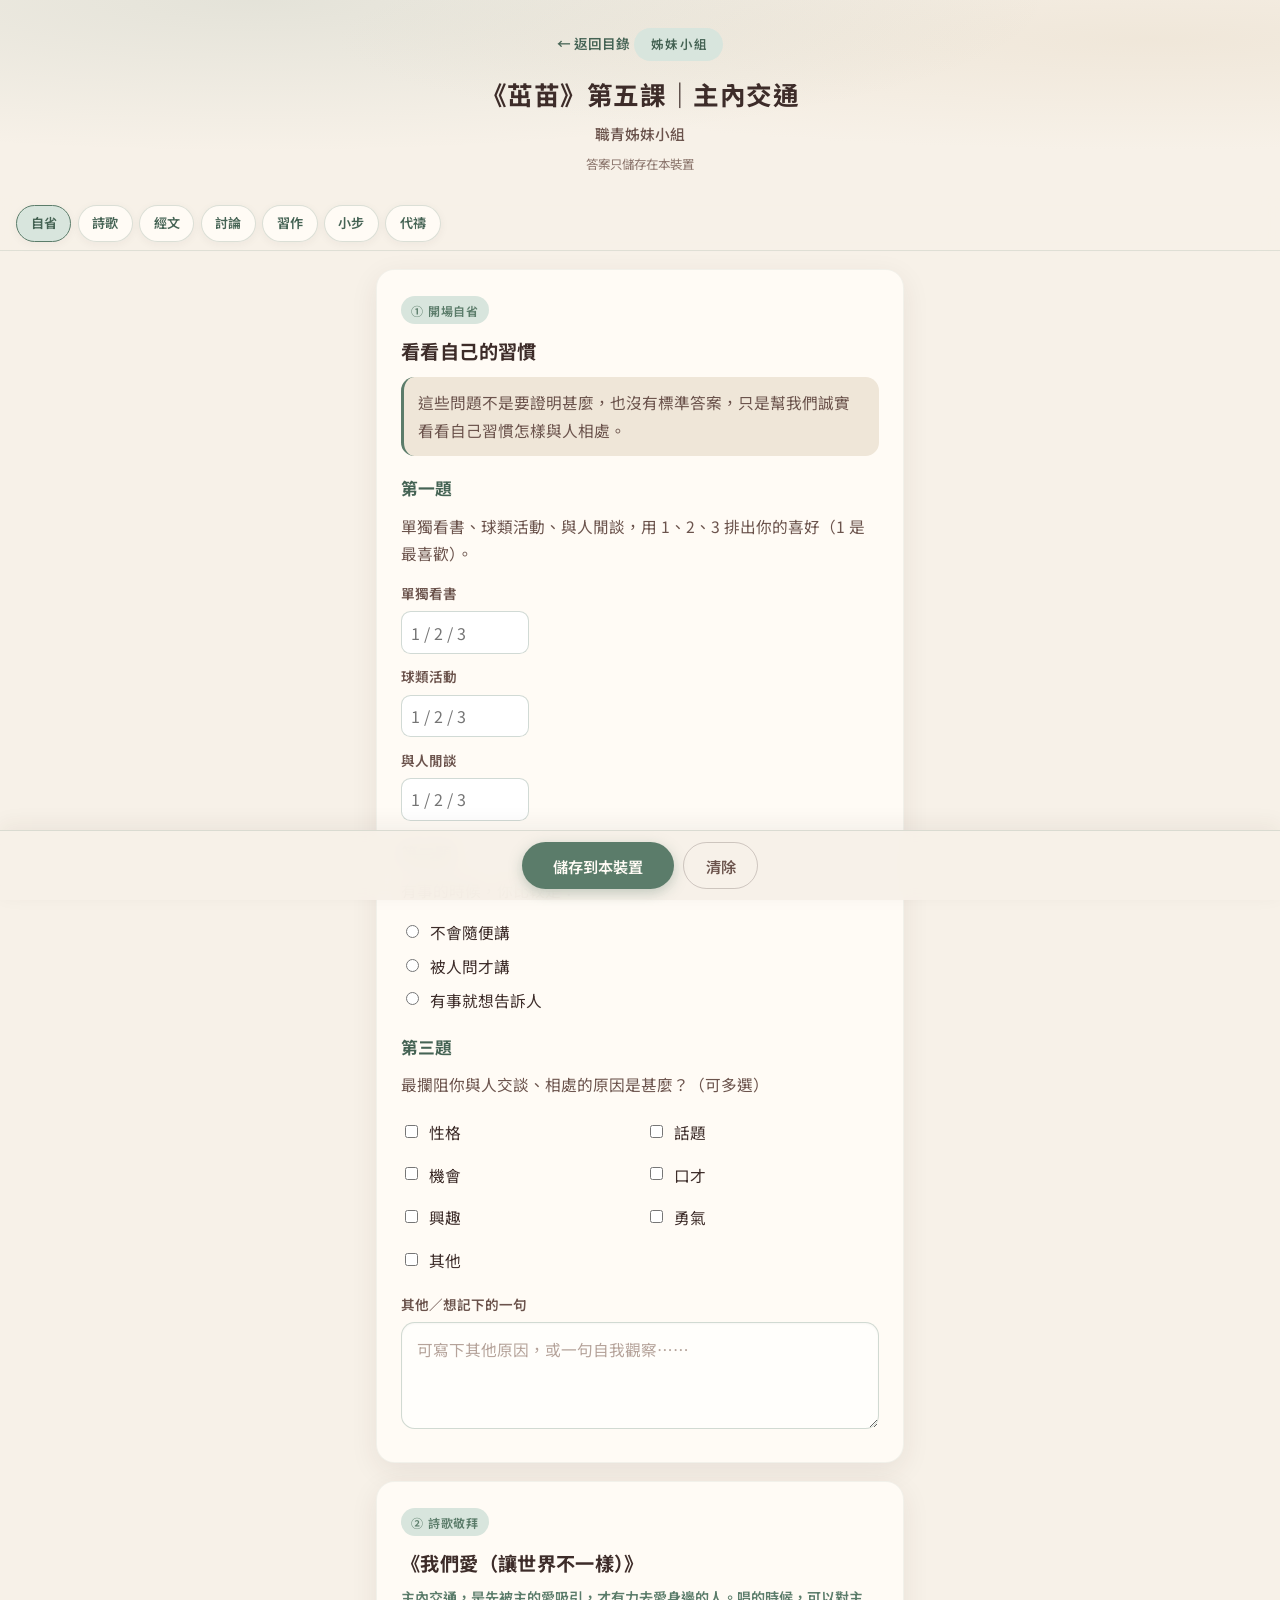
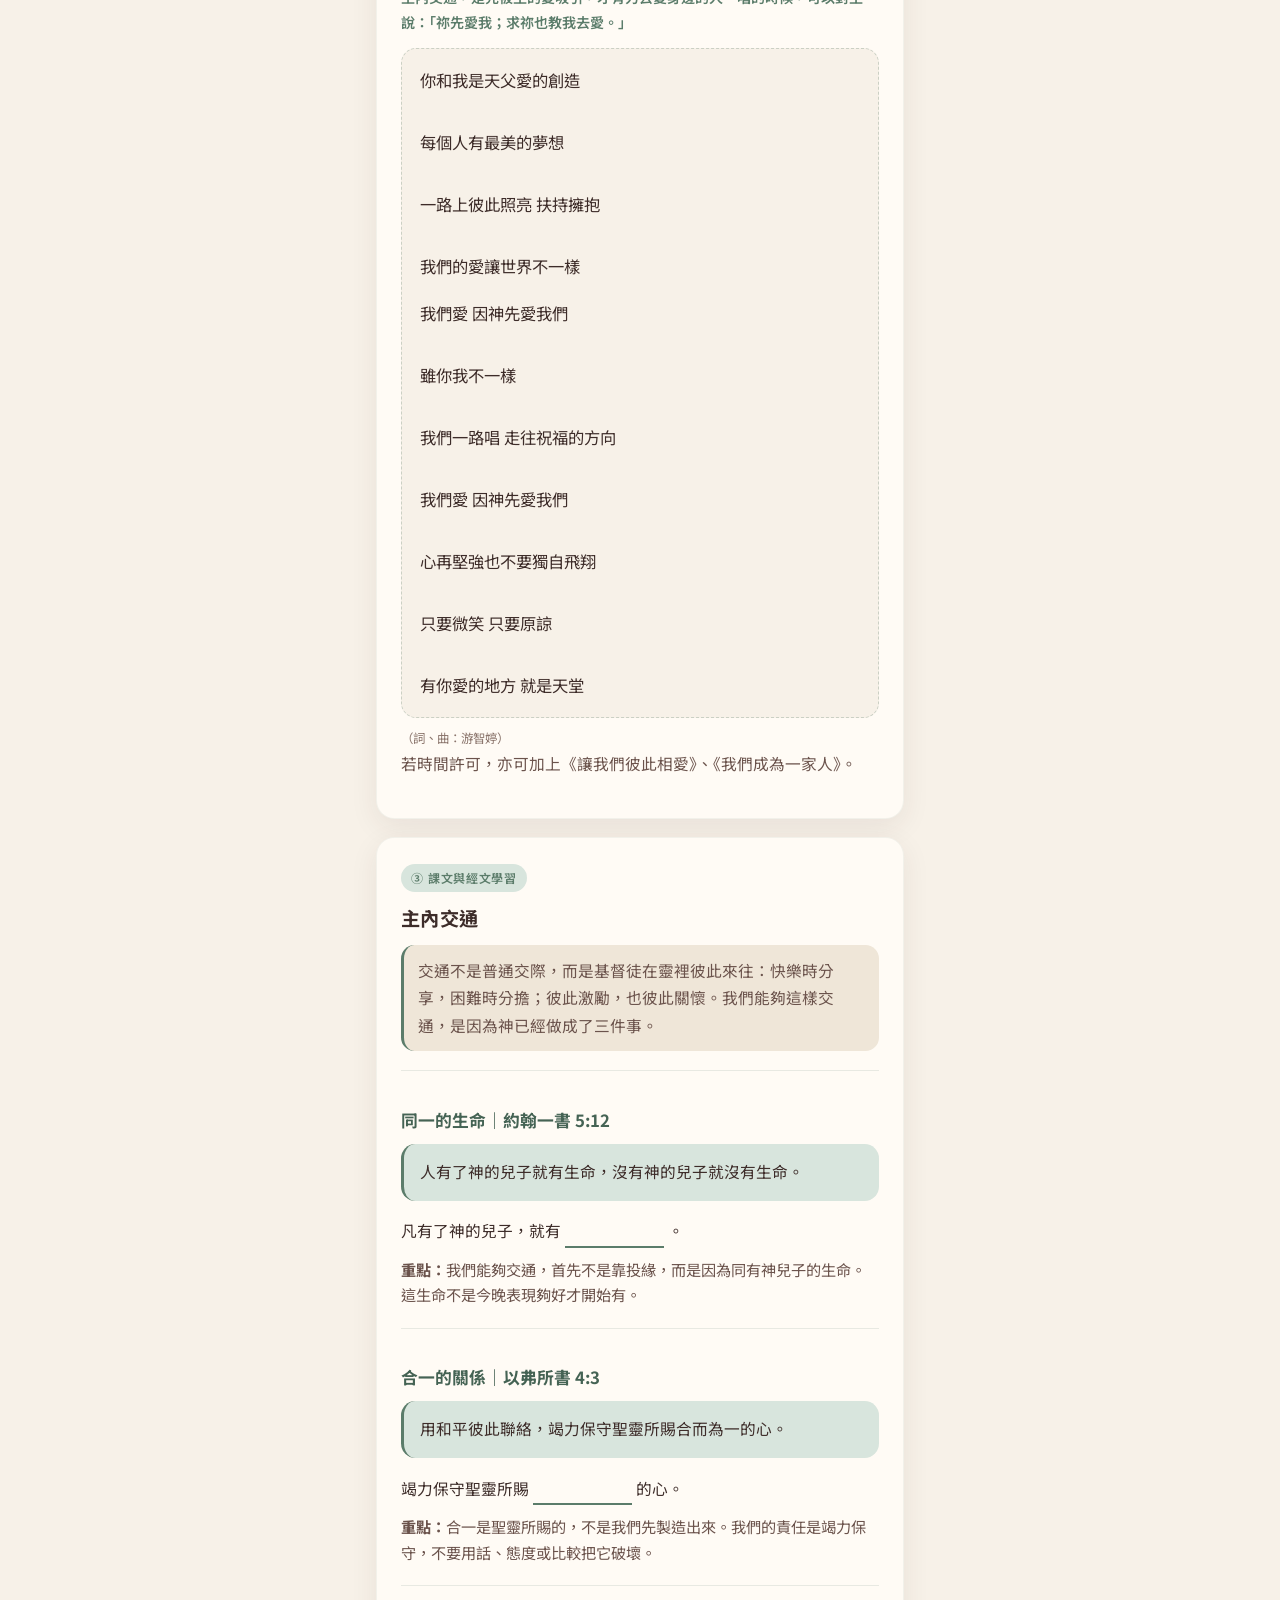
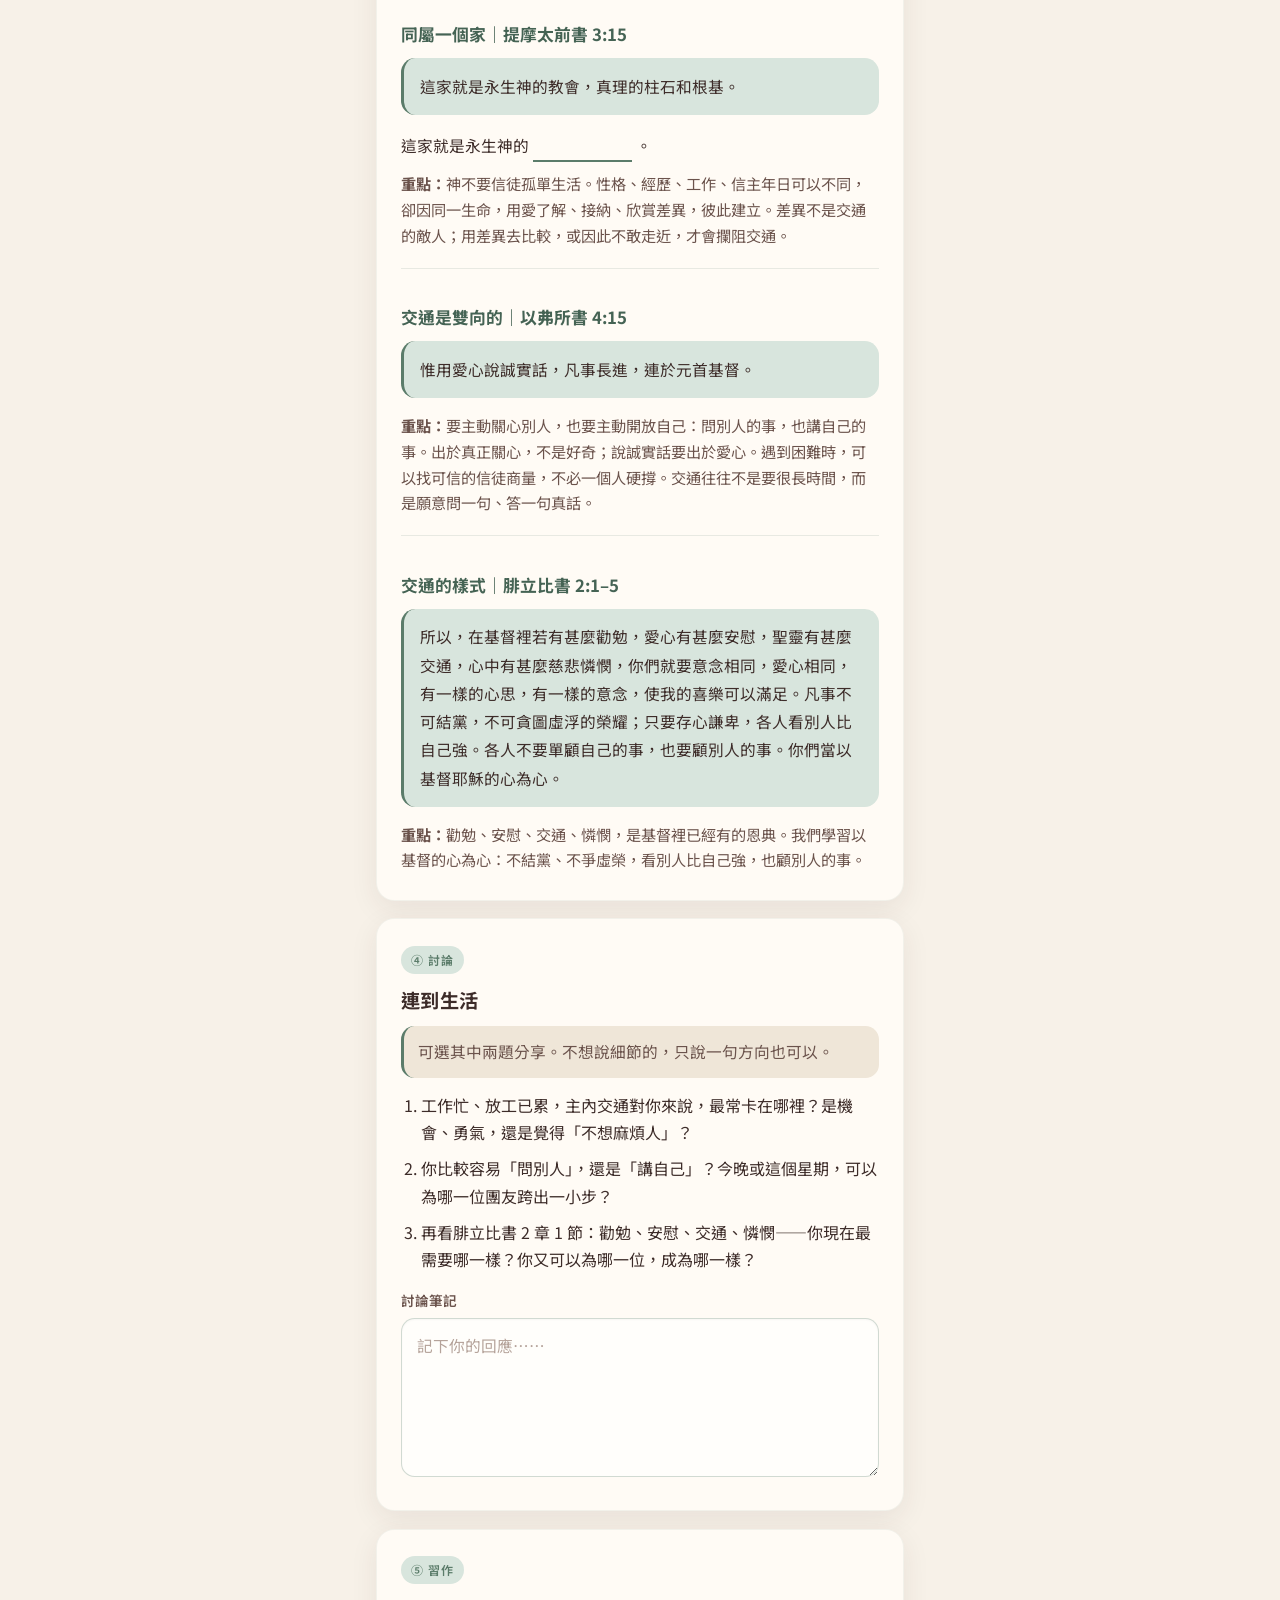
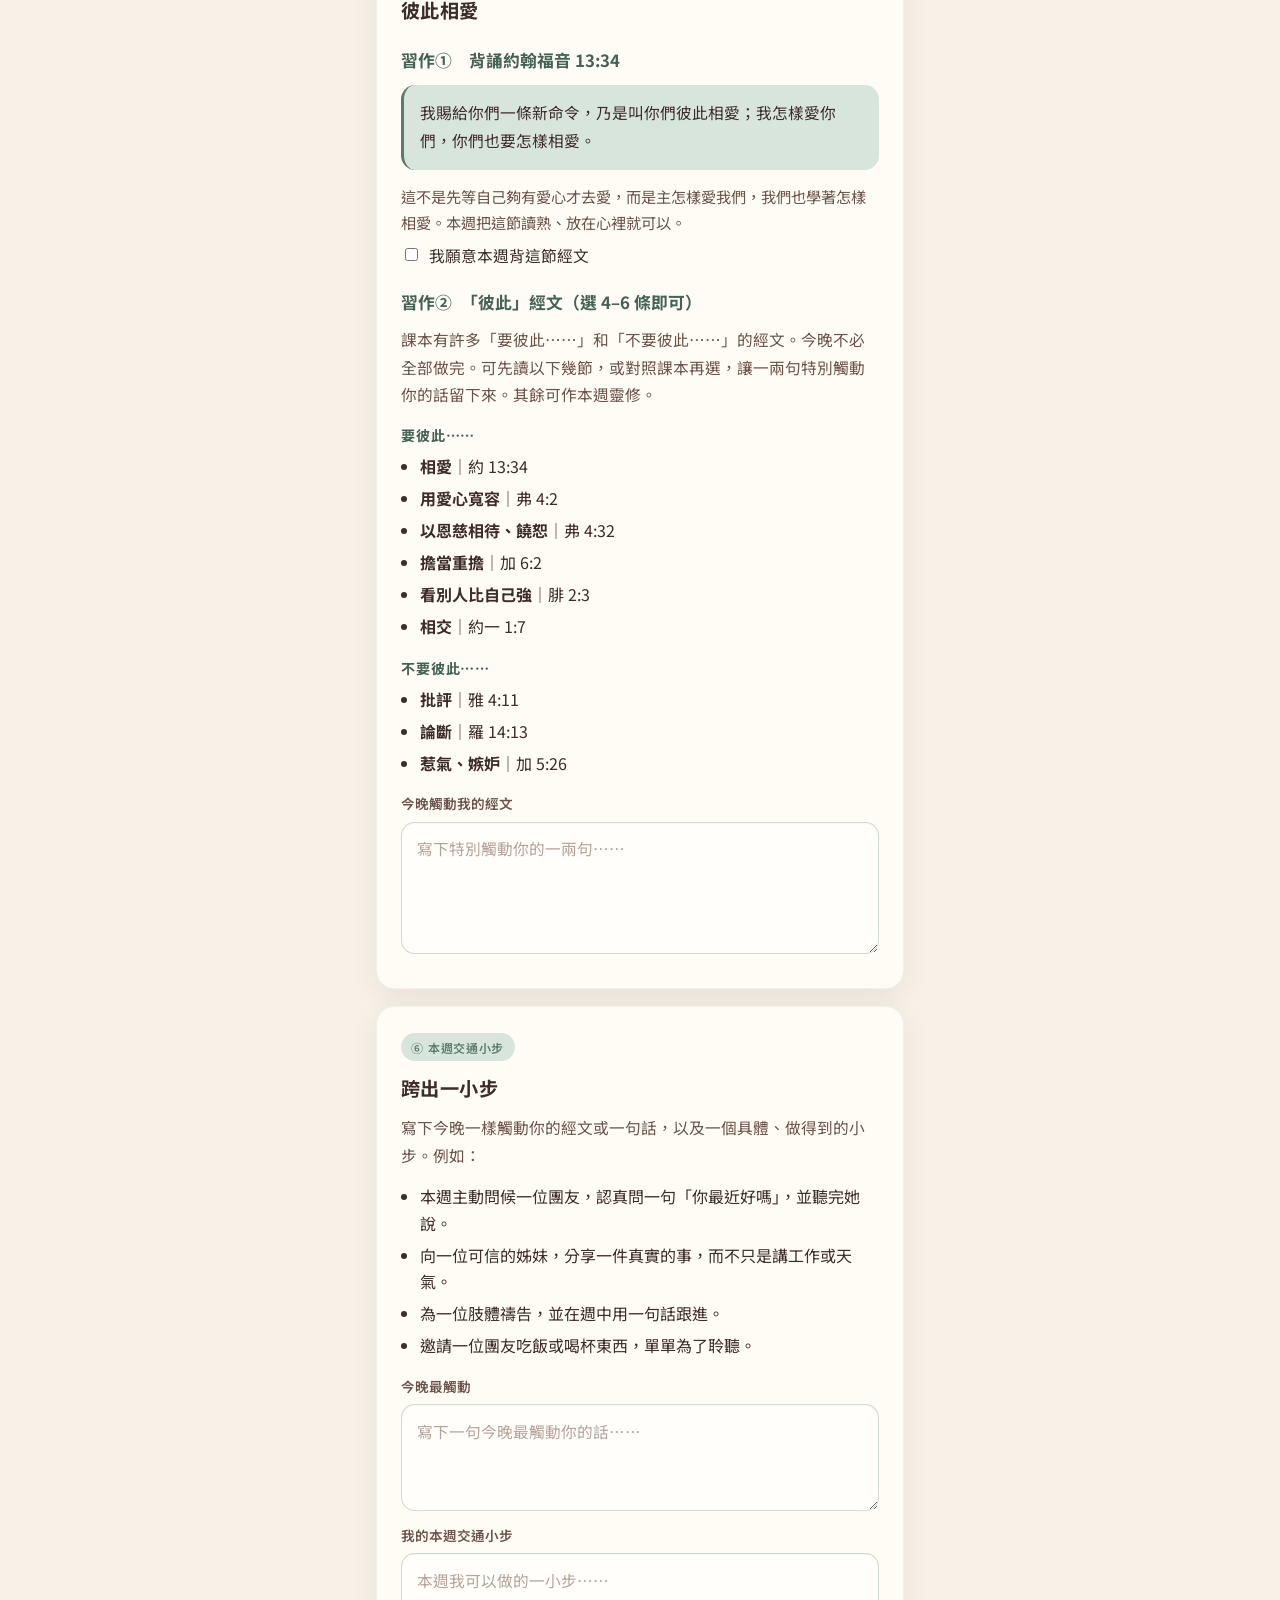
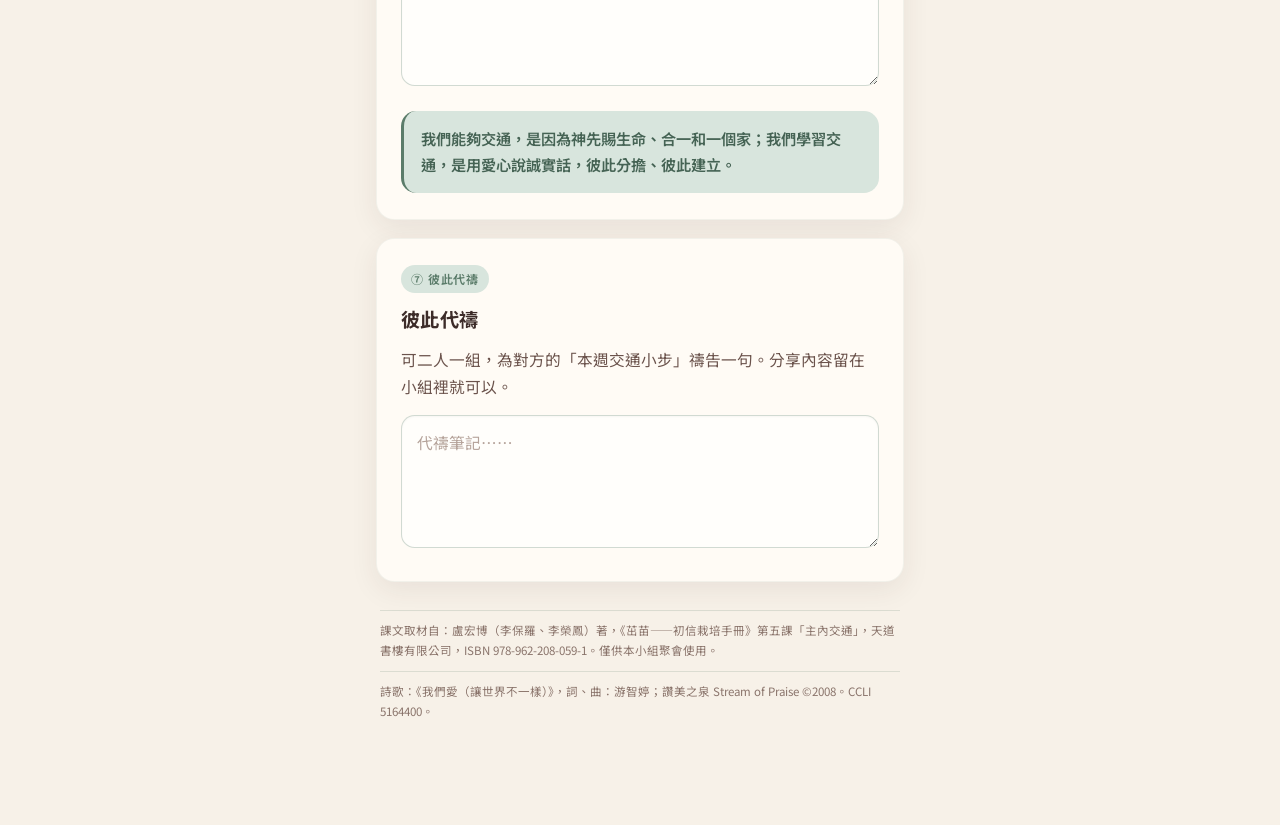
==== commit e966bf5e: "Add Lesson 5 lyrics for 我們愛（讓世界不一樣）" ====
--- a/lesson5.html
+++ b/lesson5.html
@@ -9,7 +9,7 @@
   <link rel="preconnect" href="https://fonts.googleapis.com" />
   <link rel="preconnect" href="https://fonts.gstatic.com" crossorigin />
   <link href="https://fonts.googleapis.com/css2?family=Noto+Sans+TC:wght@400;500;600;700&display=swap" rel="stylesheet" />
-  <link rel="stylesheet" href="styles.css?v=20261112a" />
+  <link rel="stylesheet" href="styles.css?v=20261112b" />
 </head>
 <body data-prefix="zuomiao5:">
   <header class="app-header">
@@ -72,14 +72,23 @@
     <!-- ② 詩歌 -->
     <section class="card" id="song">
       <div class="section-label">② 詩歌敬拜</div>
-      <h2 class="section-title">先被主的愛吸引</h2>
+      <h2 class="section-title">《我們愛（讓世界不一樣）》</h2>
       <p class="song-lead">主內交通，是先被主的愛吸引，才有力去愛身邊的人。唱的時候，可以對主說：「祢先愛我；求祢也教我去愛。」</p>
-      <p class="section-body">建議詩歌（可按現場更換）：</p>
-      <ul class="plain-list">
-        <li>《讓我們彼此相愛》</li>
-        <li>《我們成為一家人》</li>
-        <li>可再加一首較安靜、回應主愛的詩歌</li>
-      </ul>
+      <div class="lyrics">
+        <p>你和我是天父愛的創造<br />
+        每個人有最美的夢想<br />
+        一路上彼此照亮 扶持擁抱<br />
+        我們的愛讓世界不一樣</p>
+        <p>我們愛 因神先愛我們<br />
+        雖你我不一樣<br />
+        我們一路唱 走往祝福的方向<br />
+        我們愛 因神先愛我們<br />
+        心再堅強也不要獨自飛翔<br />
+        只要微笑 只要原諒<br />
+        有你愛的地方 就是天堂</p>
+      </div>
+      <p class="song-credit">（詞、曲：游智婷）</p>
+      <p class="section-body">若時間許可，亦可加上《讓我們彼此相愛》、《我們成為一家人》。</p>
     </section>
 
     <!-- ③ 經文 -->
@@ -211,6 +220,7 @@
 
   <footer class="site-credit" aria-label="著作權與取材說明">
     <p>課文取材自：盧宏博（李保羅、李榮鳳）著，《茁苗——初信栽培手冊》第五課「主內交通」，天道書樓有限公司，ISBN 978-962-208-059-1。僅供本小組聚會使用。</p>
+    <p>詩歌：《我們愛（讓世界不一樣）》，詞、曲：游智婷；讚美之泉 Stream of Praise ©2008。CCLI 5164400。</p>
   </footer>
 
   <div class="save-bar" role="region" aria-label="儲存與清除">
@@ -219,6 +229,6 @@
   </div>
   <div id="toast" class="toast" role="status" aria-live="polite"></div>
 
-  <script src="app.js?v=20261112a"></script>
+  <script src="app.js?v=20261112b"></script>
 </body>
 </html>
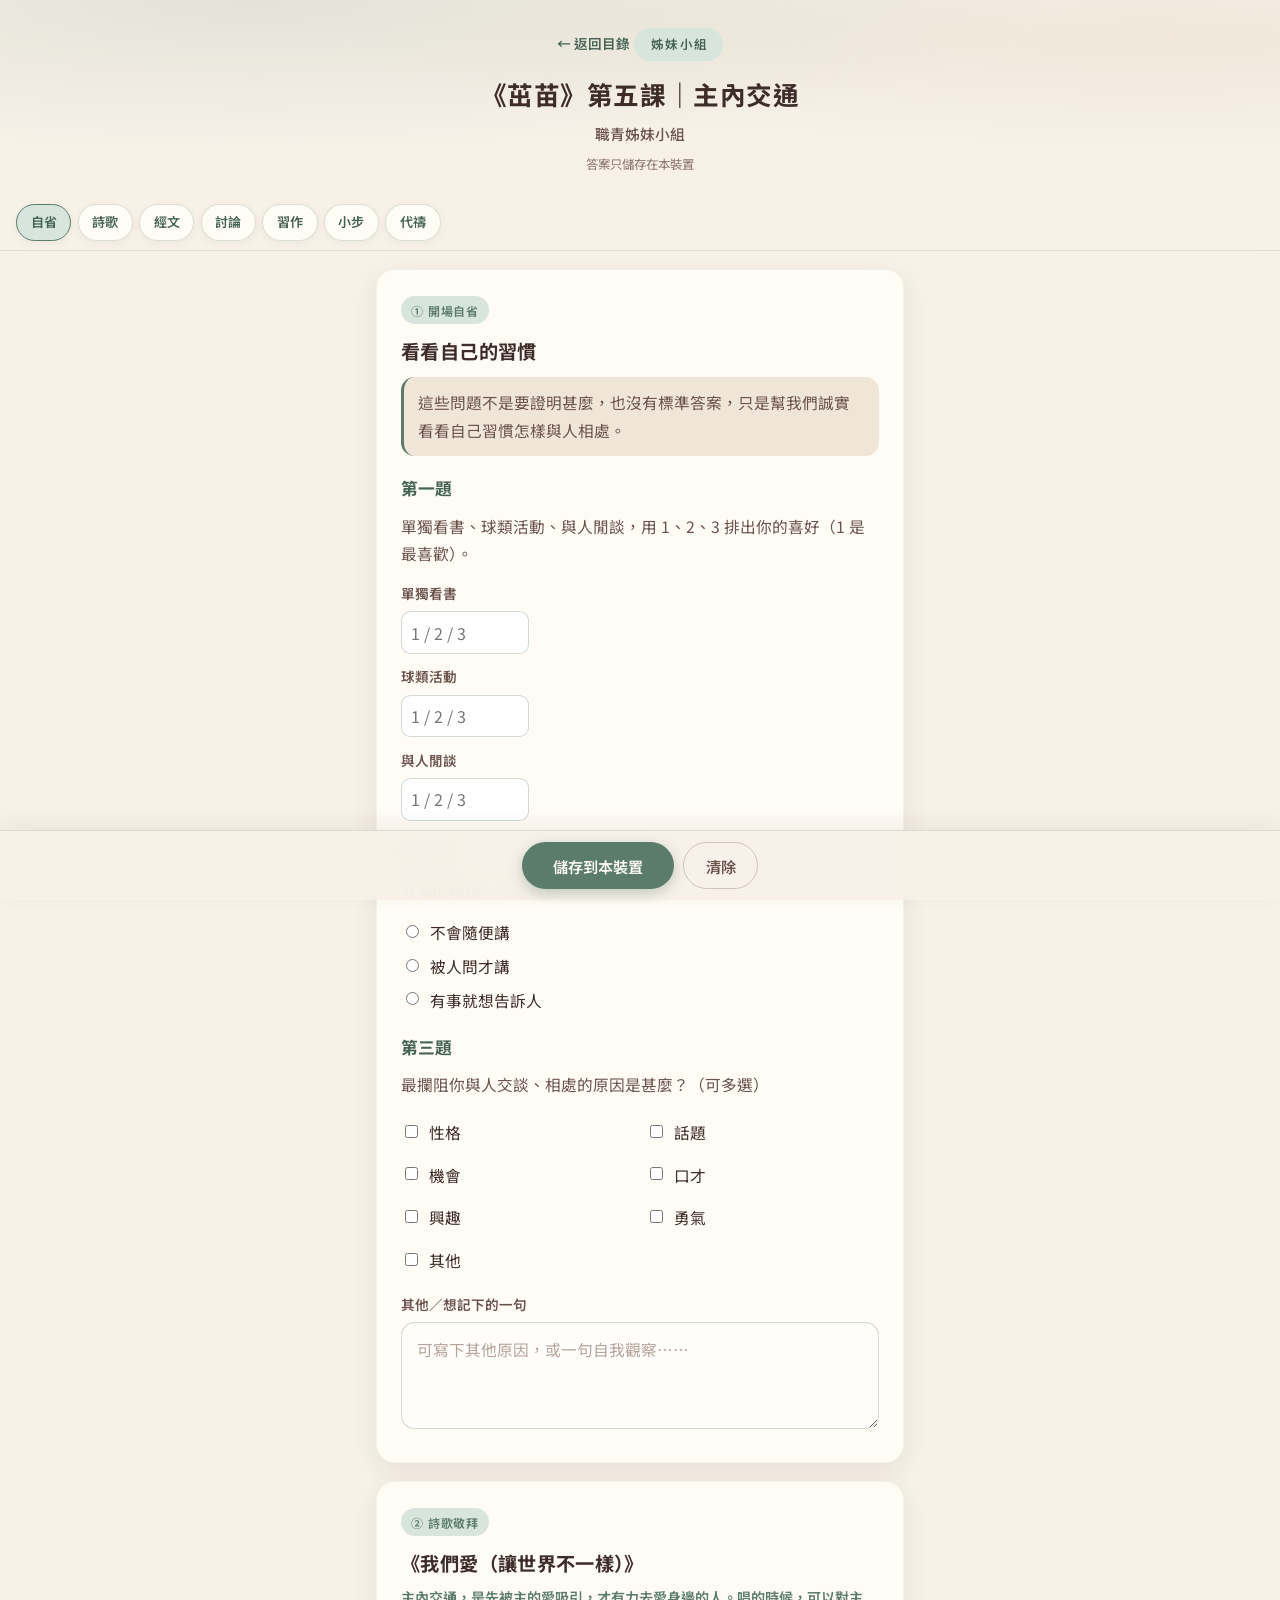
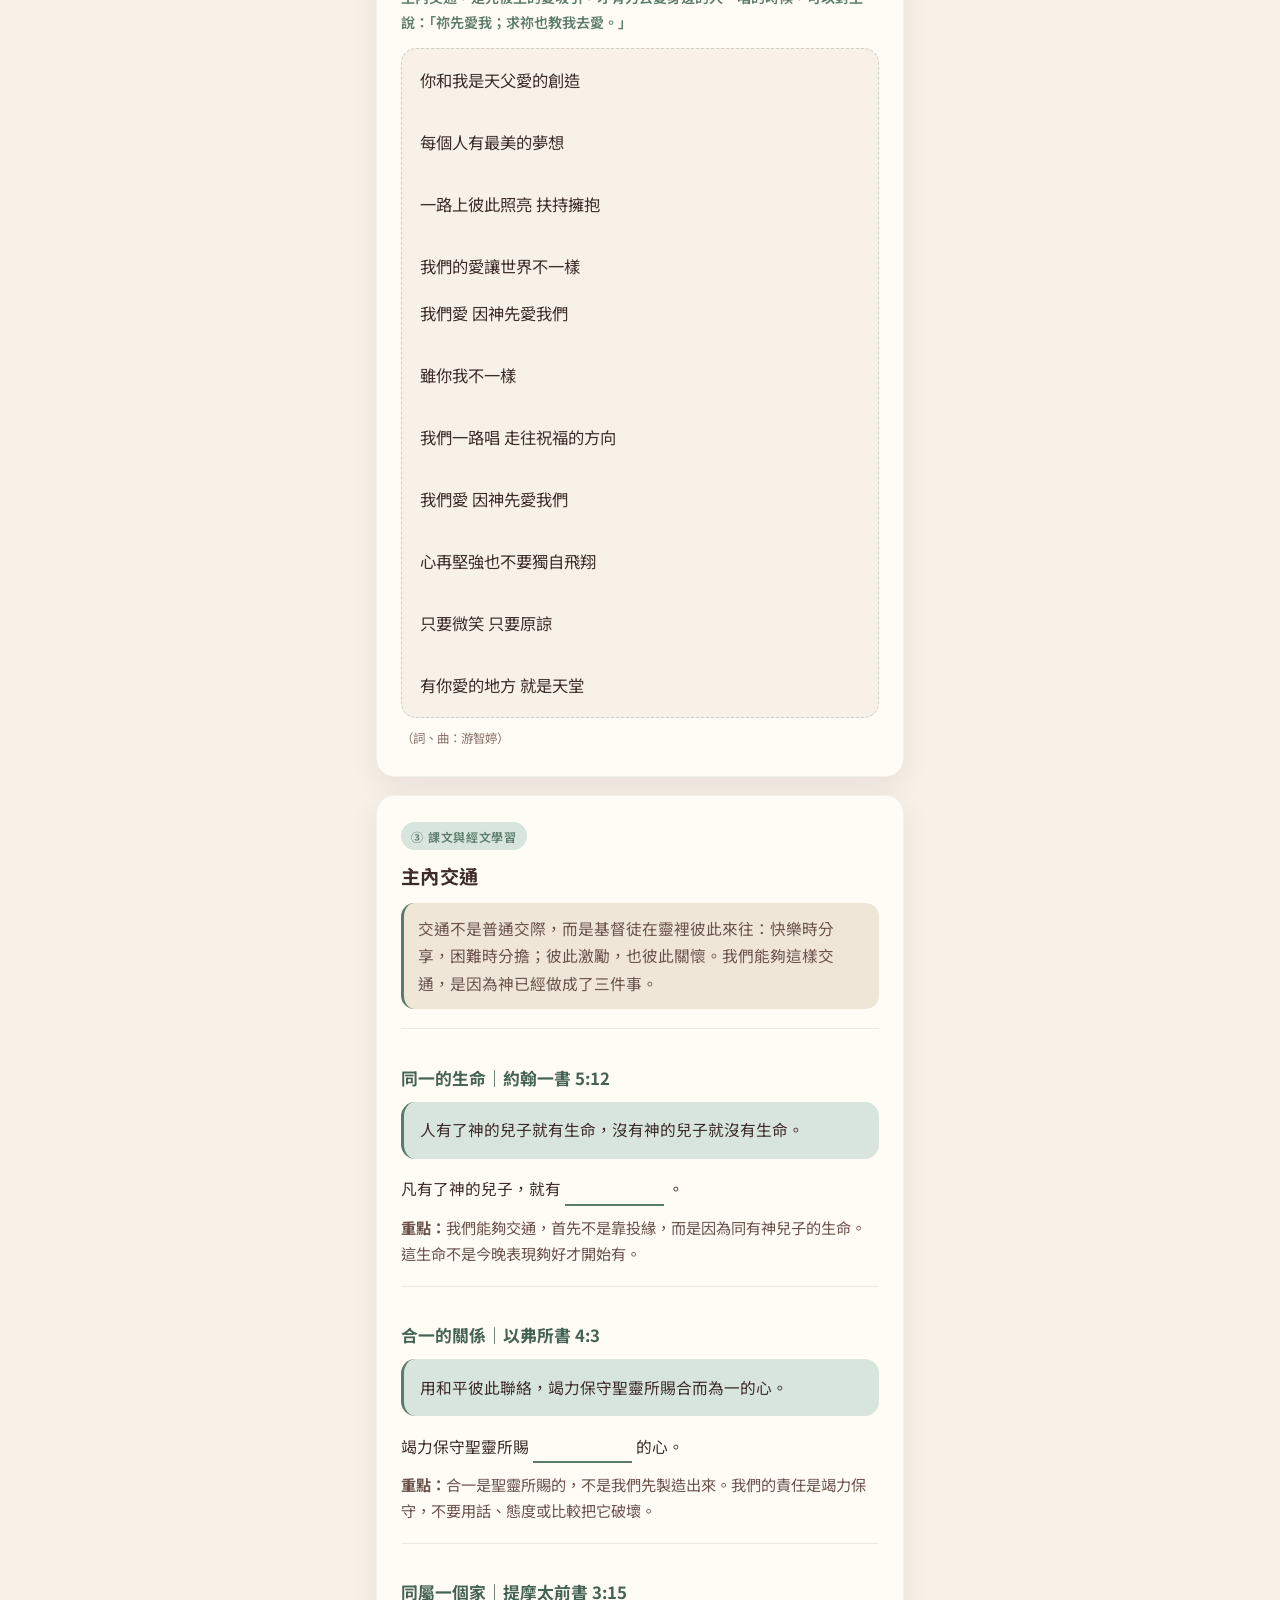
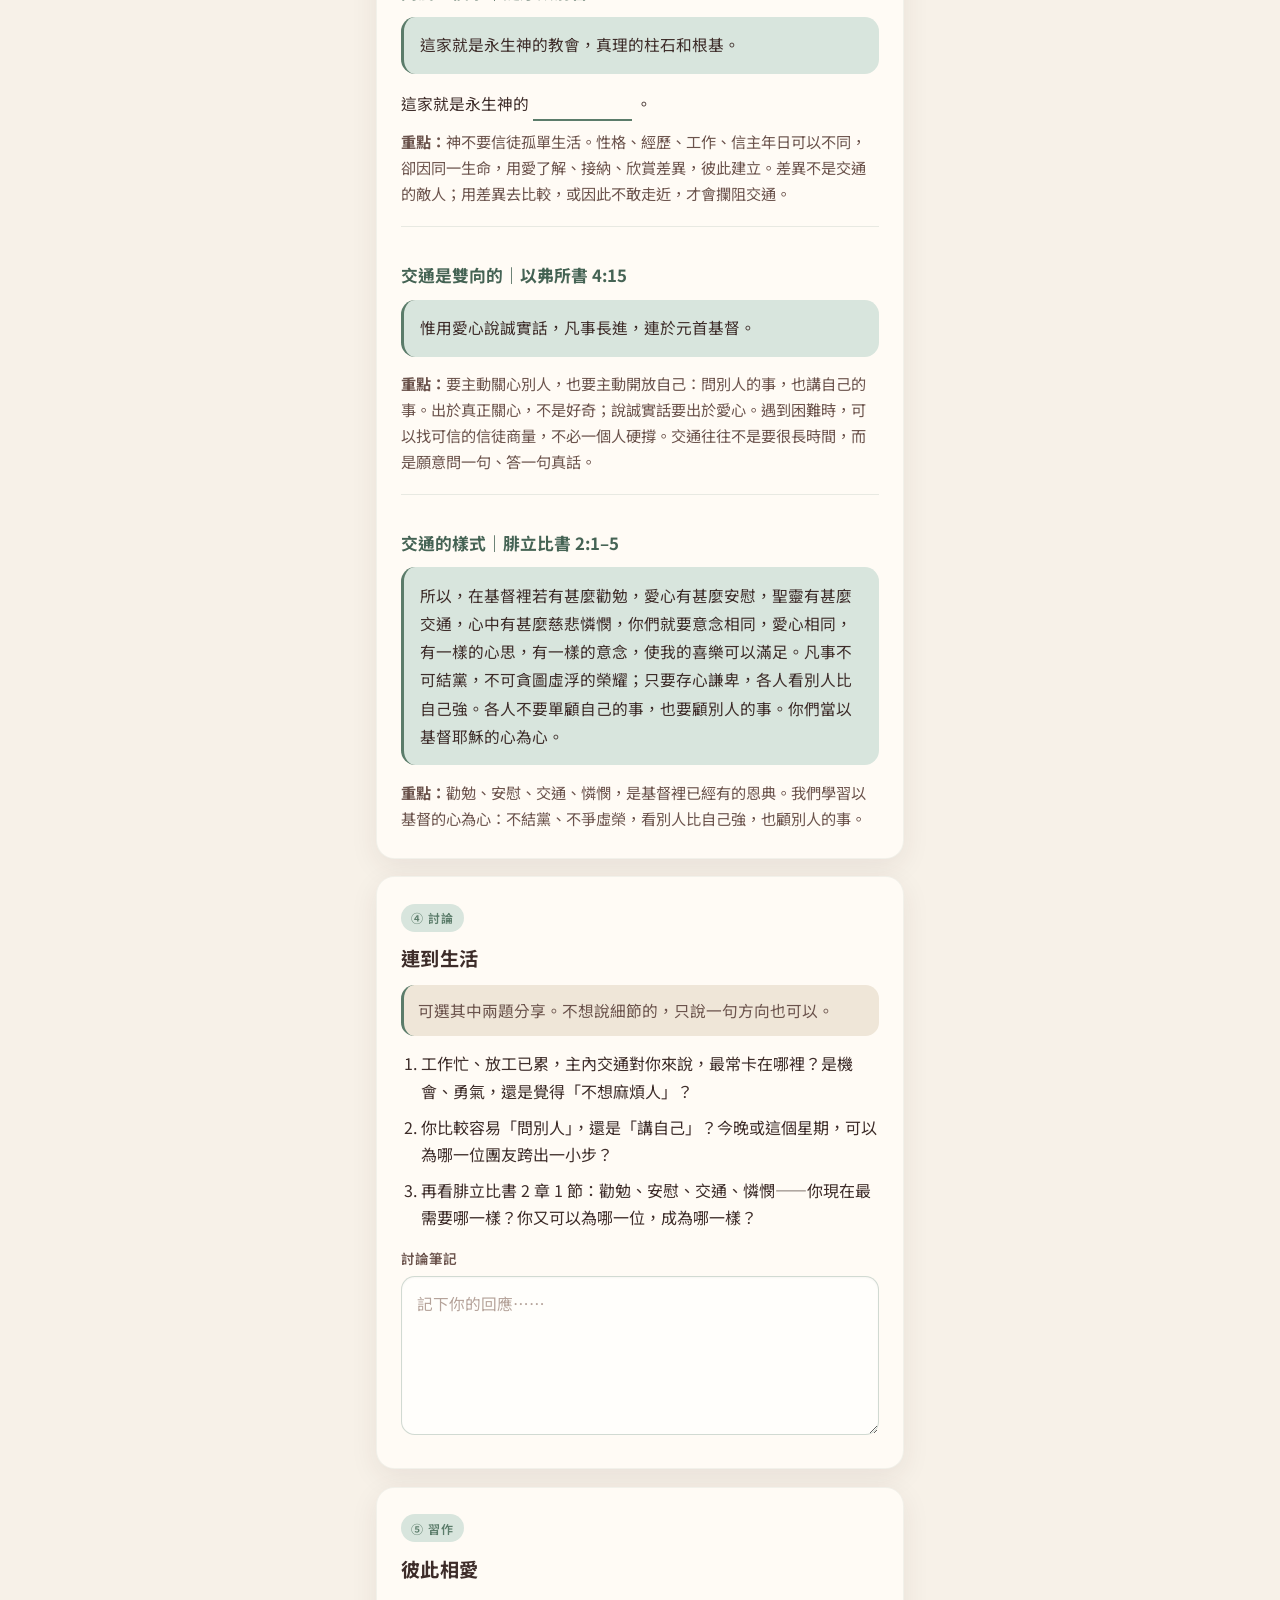
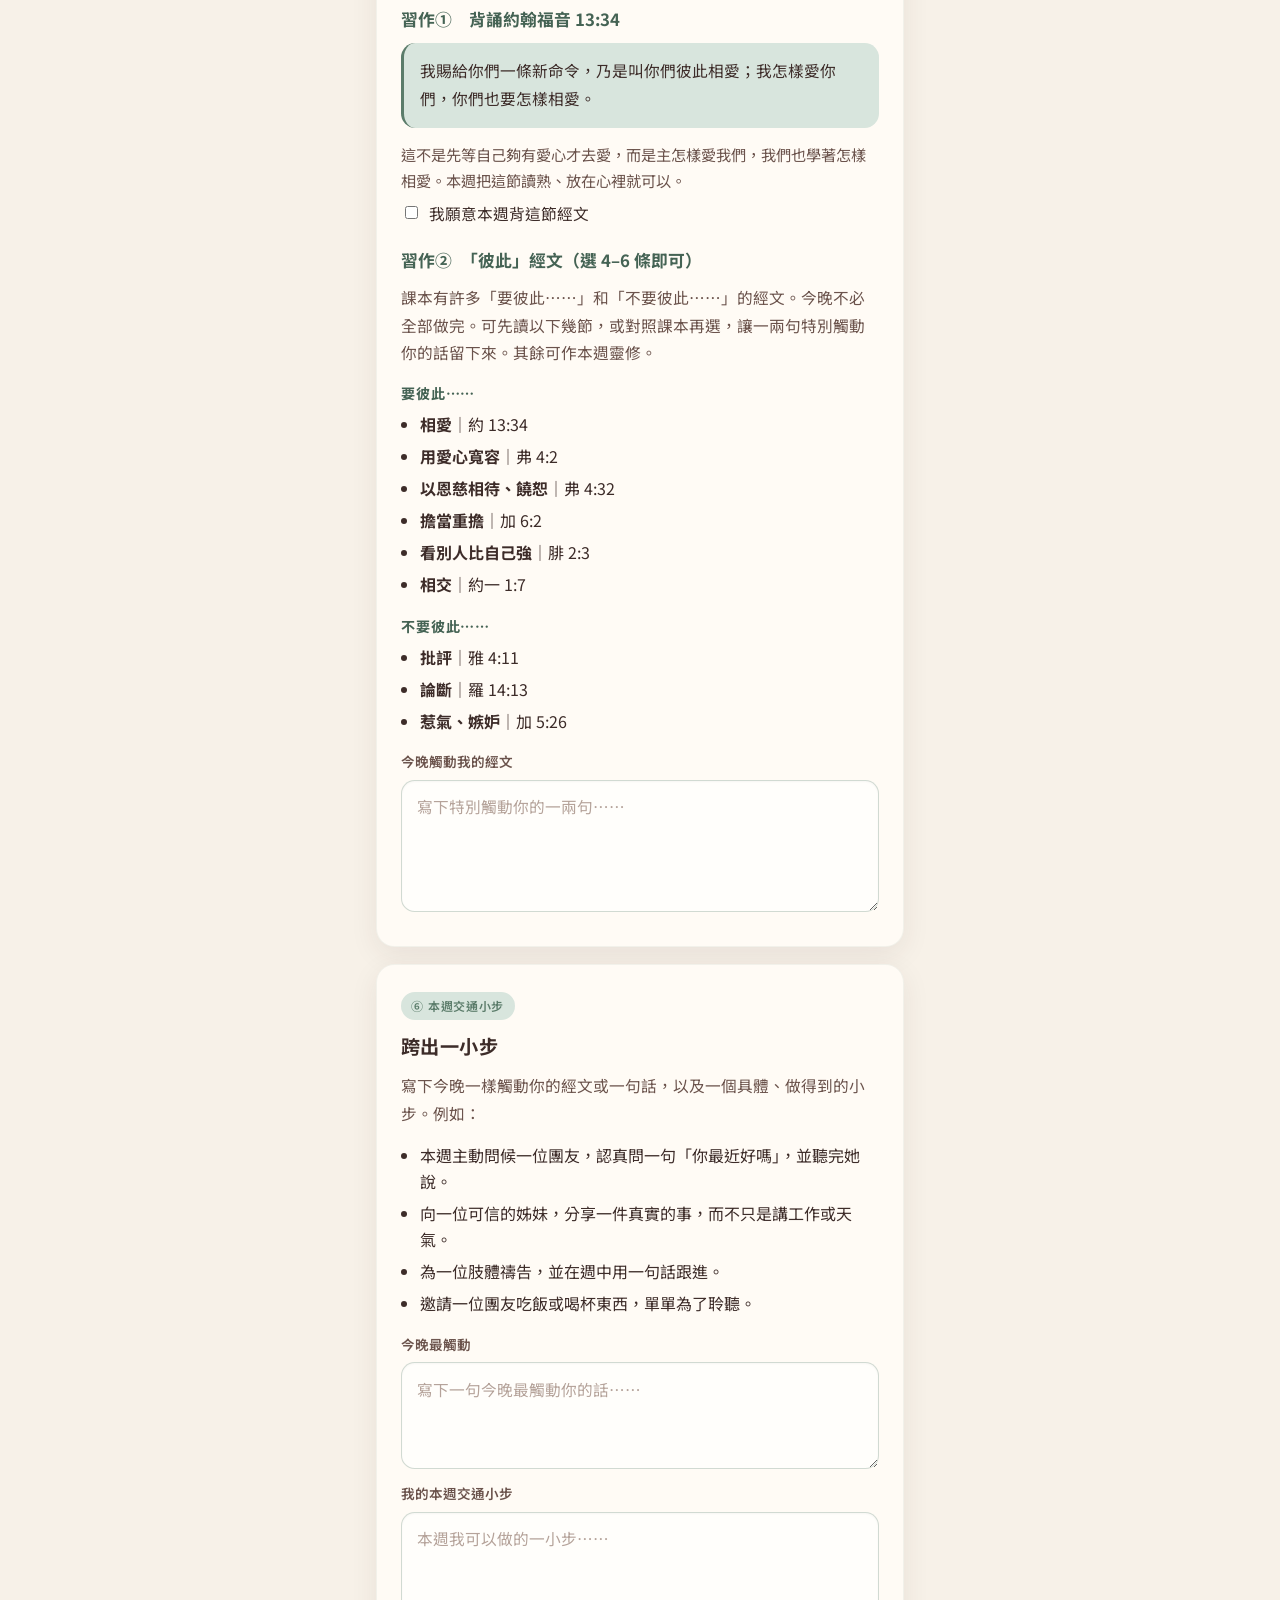
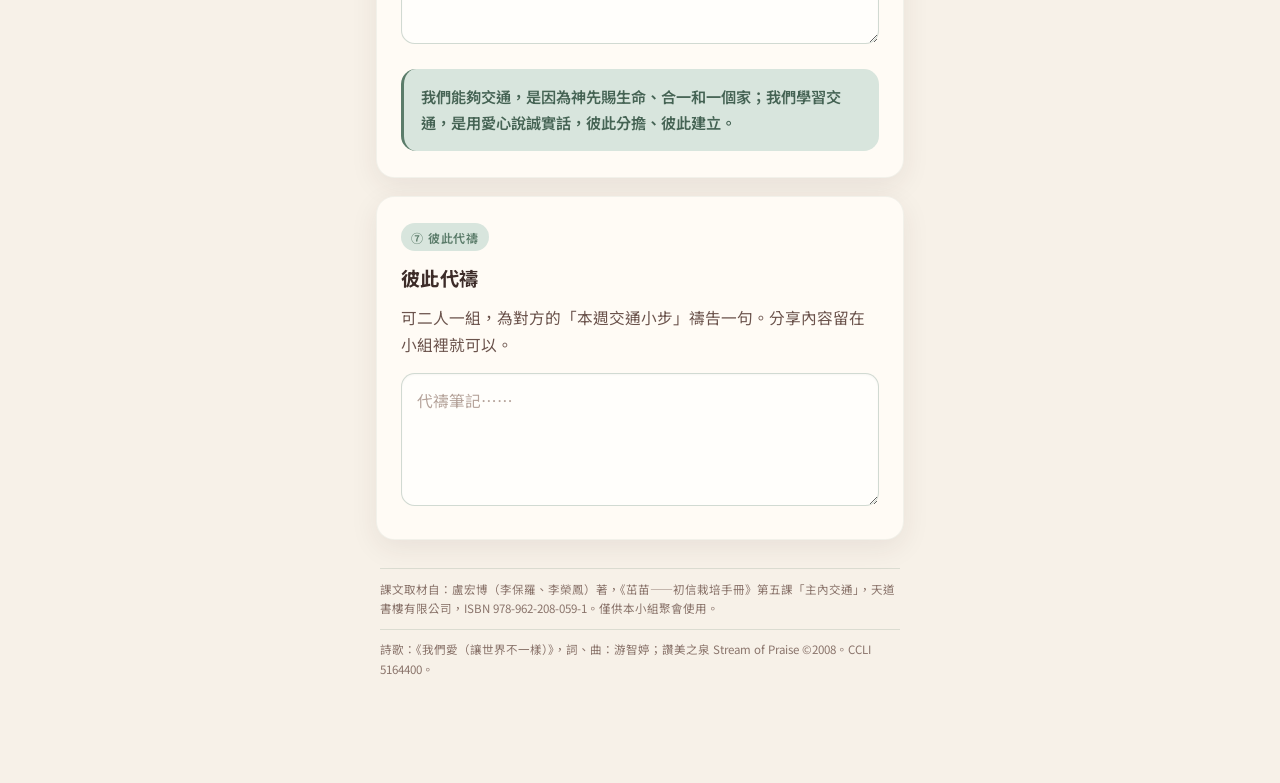
==== commit 182909a6: "Remove optional extra song line from Lesson 5" ====
--- a/lesson5.html
+++ b/lesson5.html
@@ -9,7 +9,7 @@
   <link rel="preconnect" href="https://fonts.googleapis.com" />
   <link rel="preconnect" href="https://fonts.gstatic.com" crossorigin />
   <link href="https://fonts.googleapis.com/css2?family=Noto+Sans+TC:wght@400;500;600;700&display=swap" rel="stylesheet" />
-  <link rel="stylesheet" href="styles.css?v=20261112b" />
+  <link rel="stylesheet" href="styles.css?v=20261112c" />
 </head>
 <body data-prefix="zuomiao5:">
   <header class="app-header">
@@ -88,7 +88,6 @@
         有你愛的地方 就是天堂</p>
       </div>
       <p class="song-credit">（詞、曲：游智婷）</p>
-      <p class="section-body">若時間許可，亦可加上《讓我們彼此相愛》、《我們成為一家人》。</p>
     </section>
 
     <!-- ③ 經文 -->
@@ -229,6 +228,6 @@
   </div>
   <div id="toast" class="toast" role="status" aria-live="polite"></div>
 
-  <script src="app.js?v=20261112b"></script>
+  <script src="app.js?v=20261112c"></script>
 </body>
 </html>
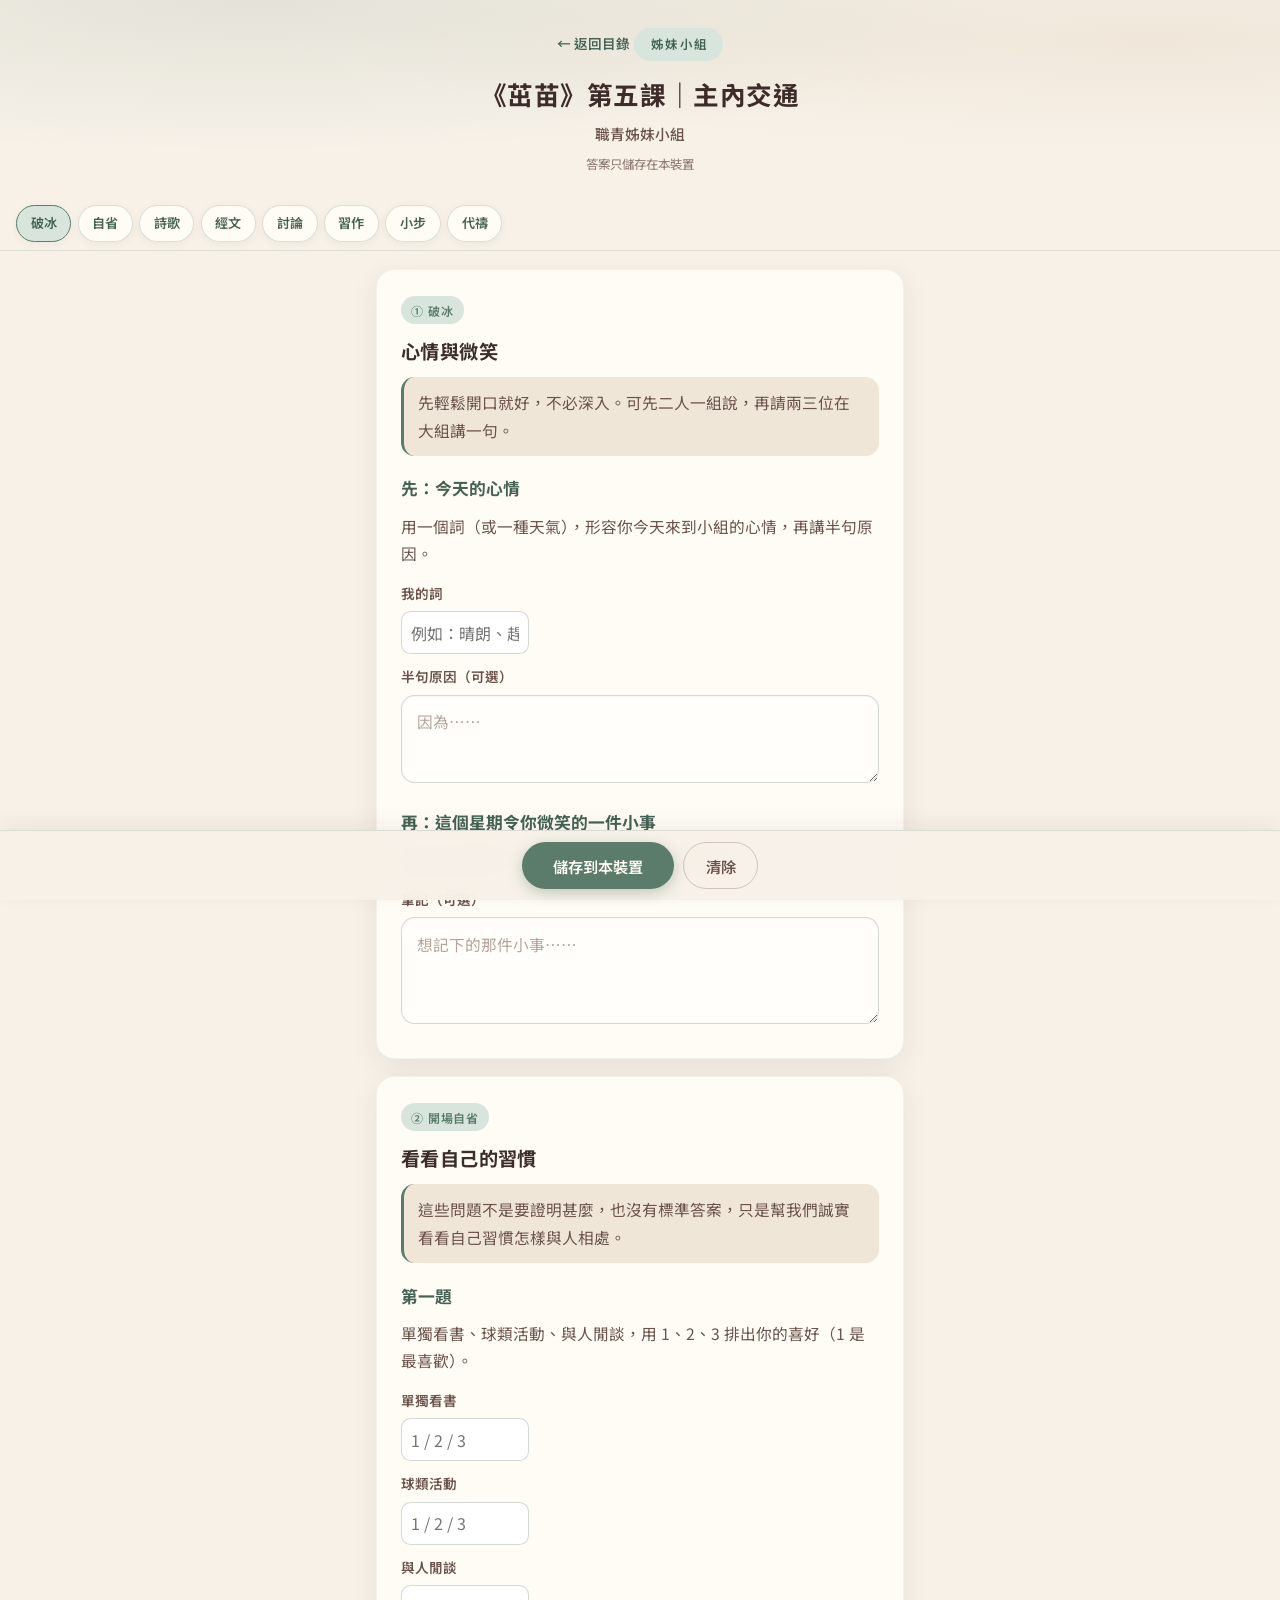
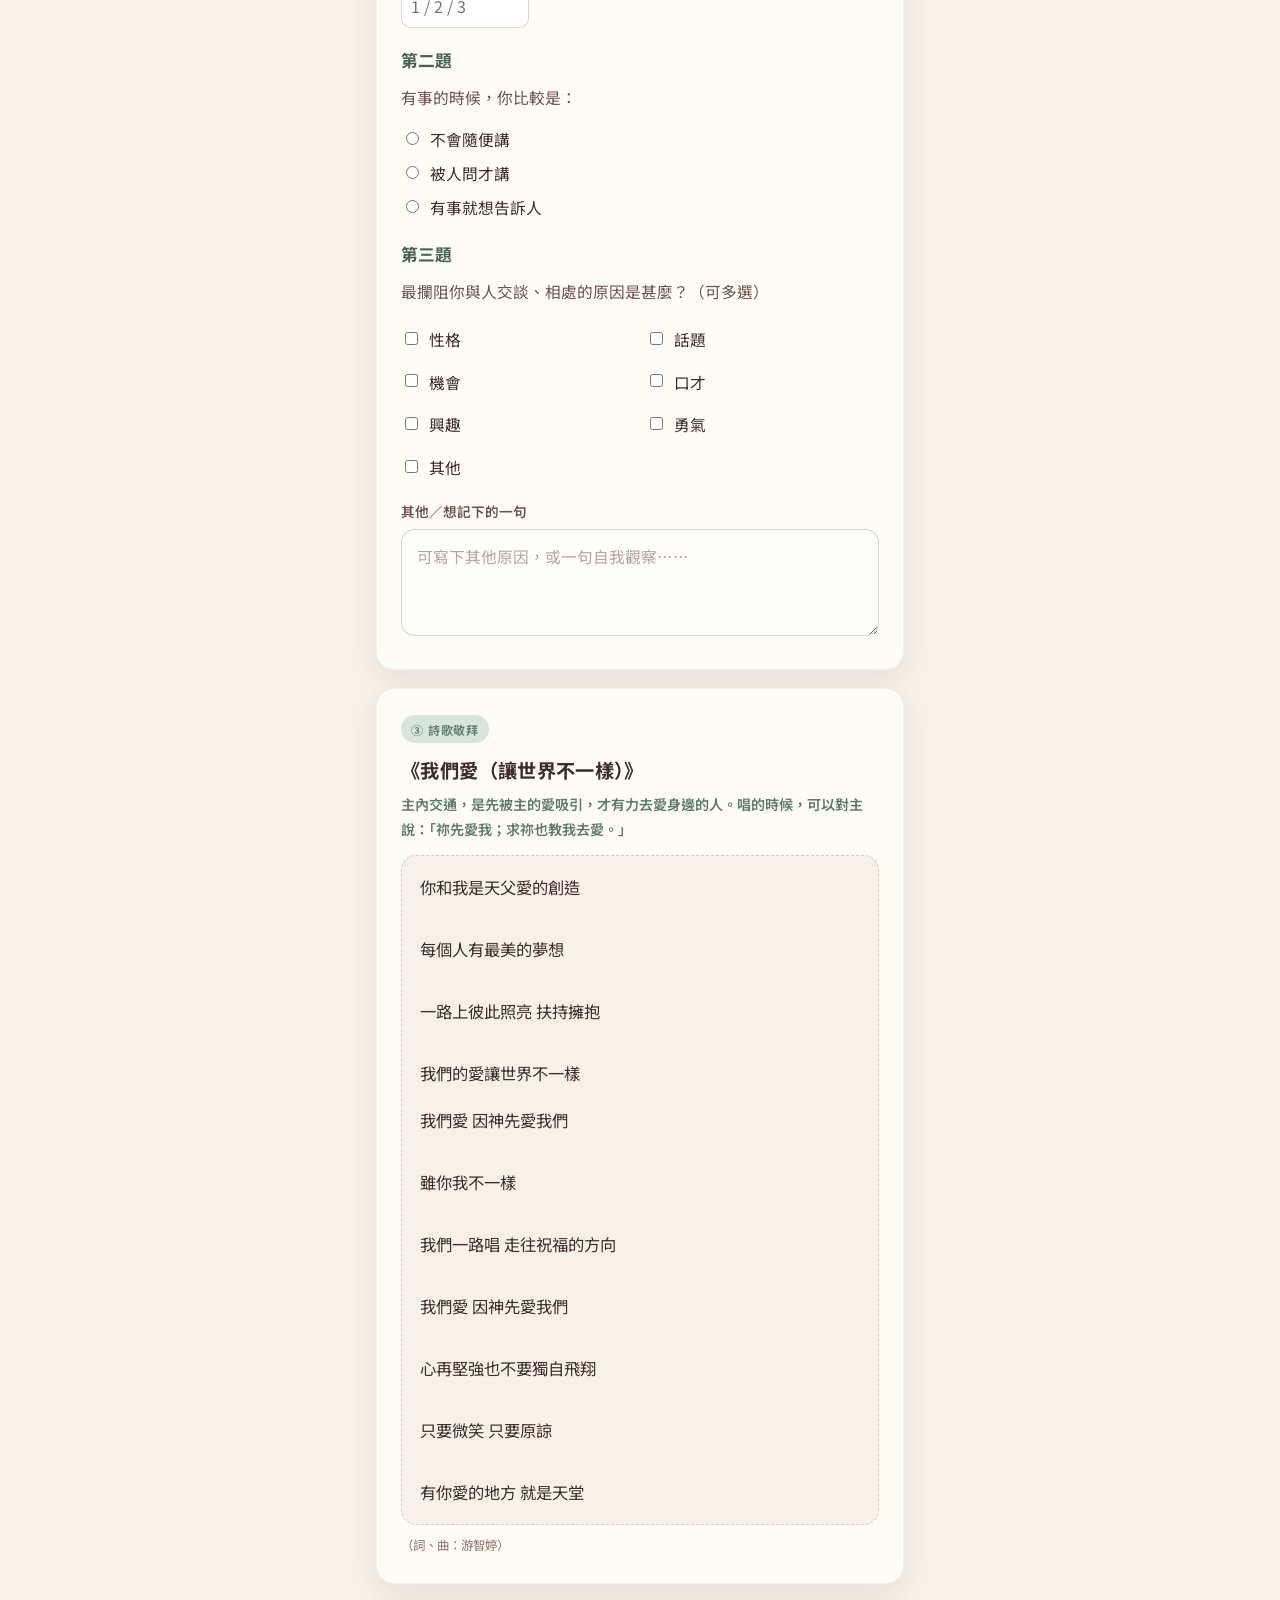
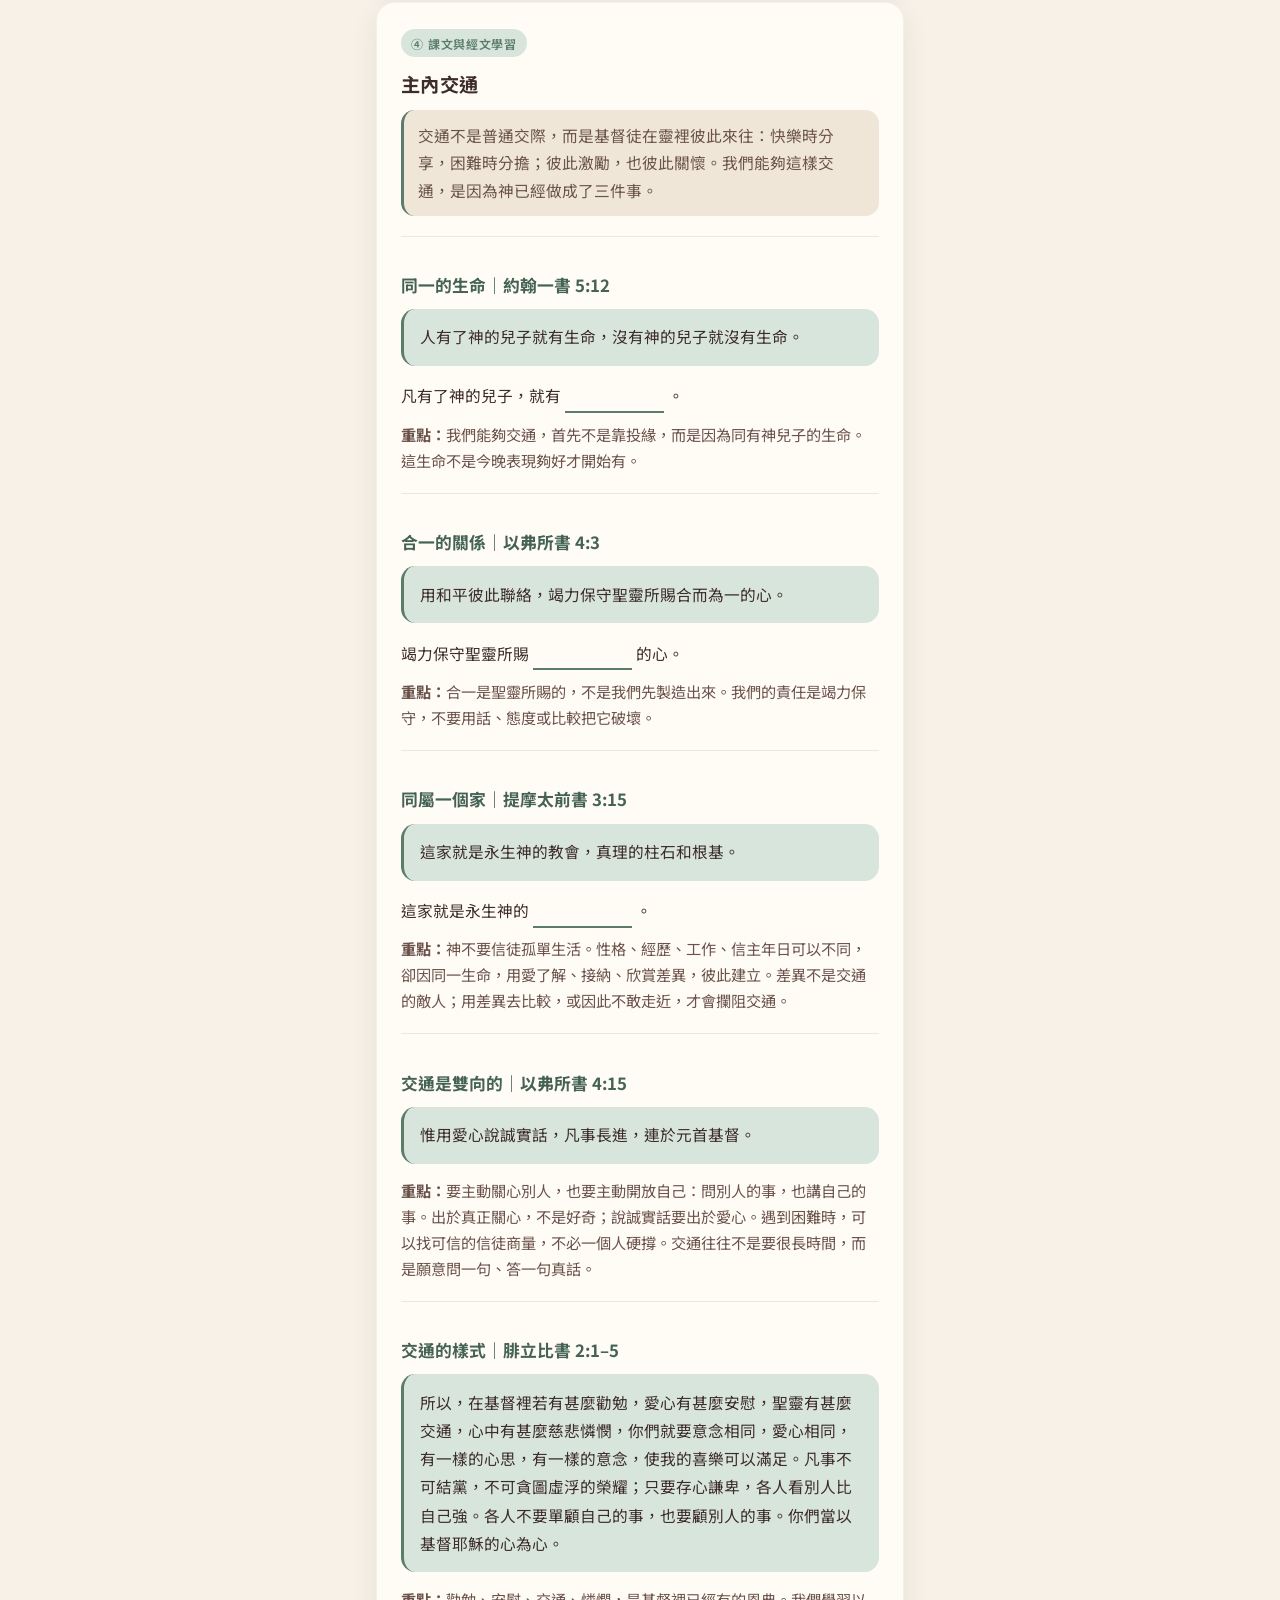
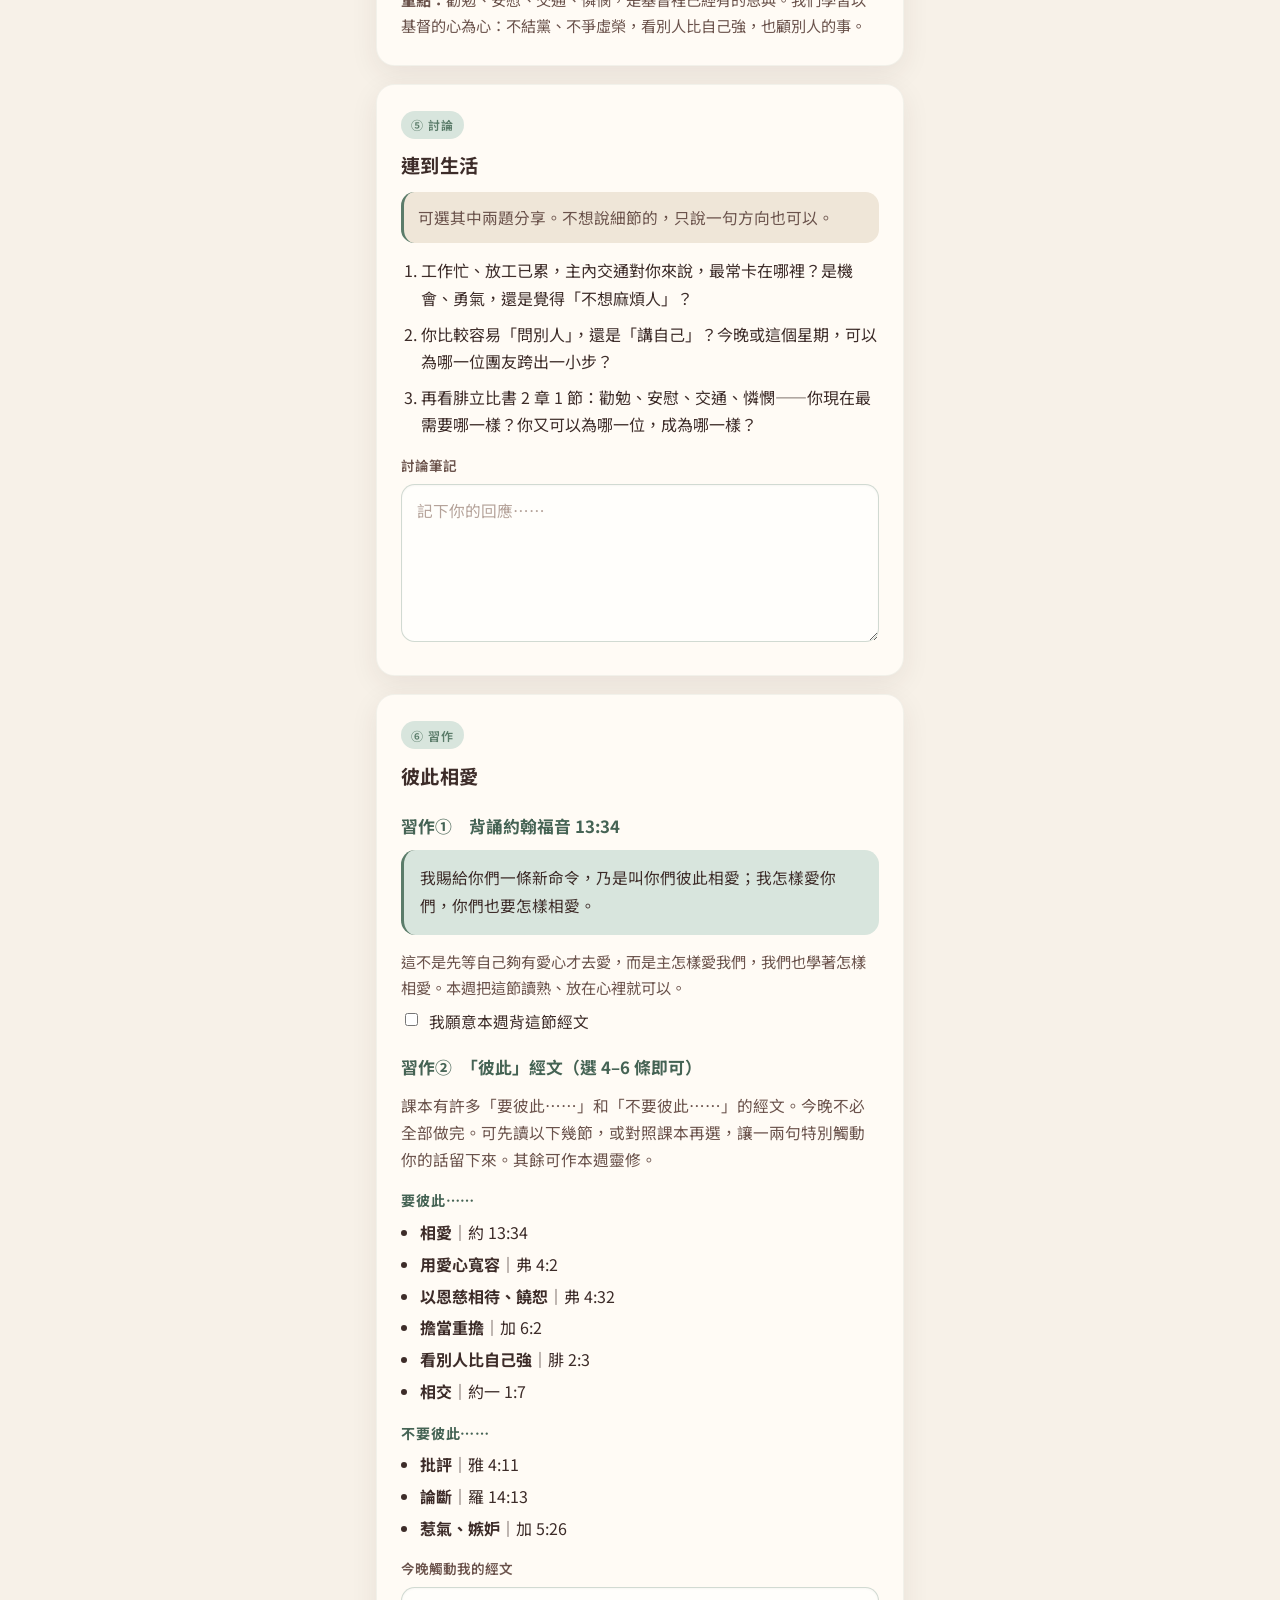
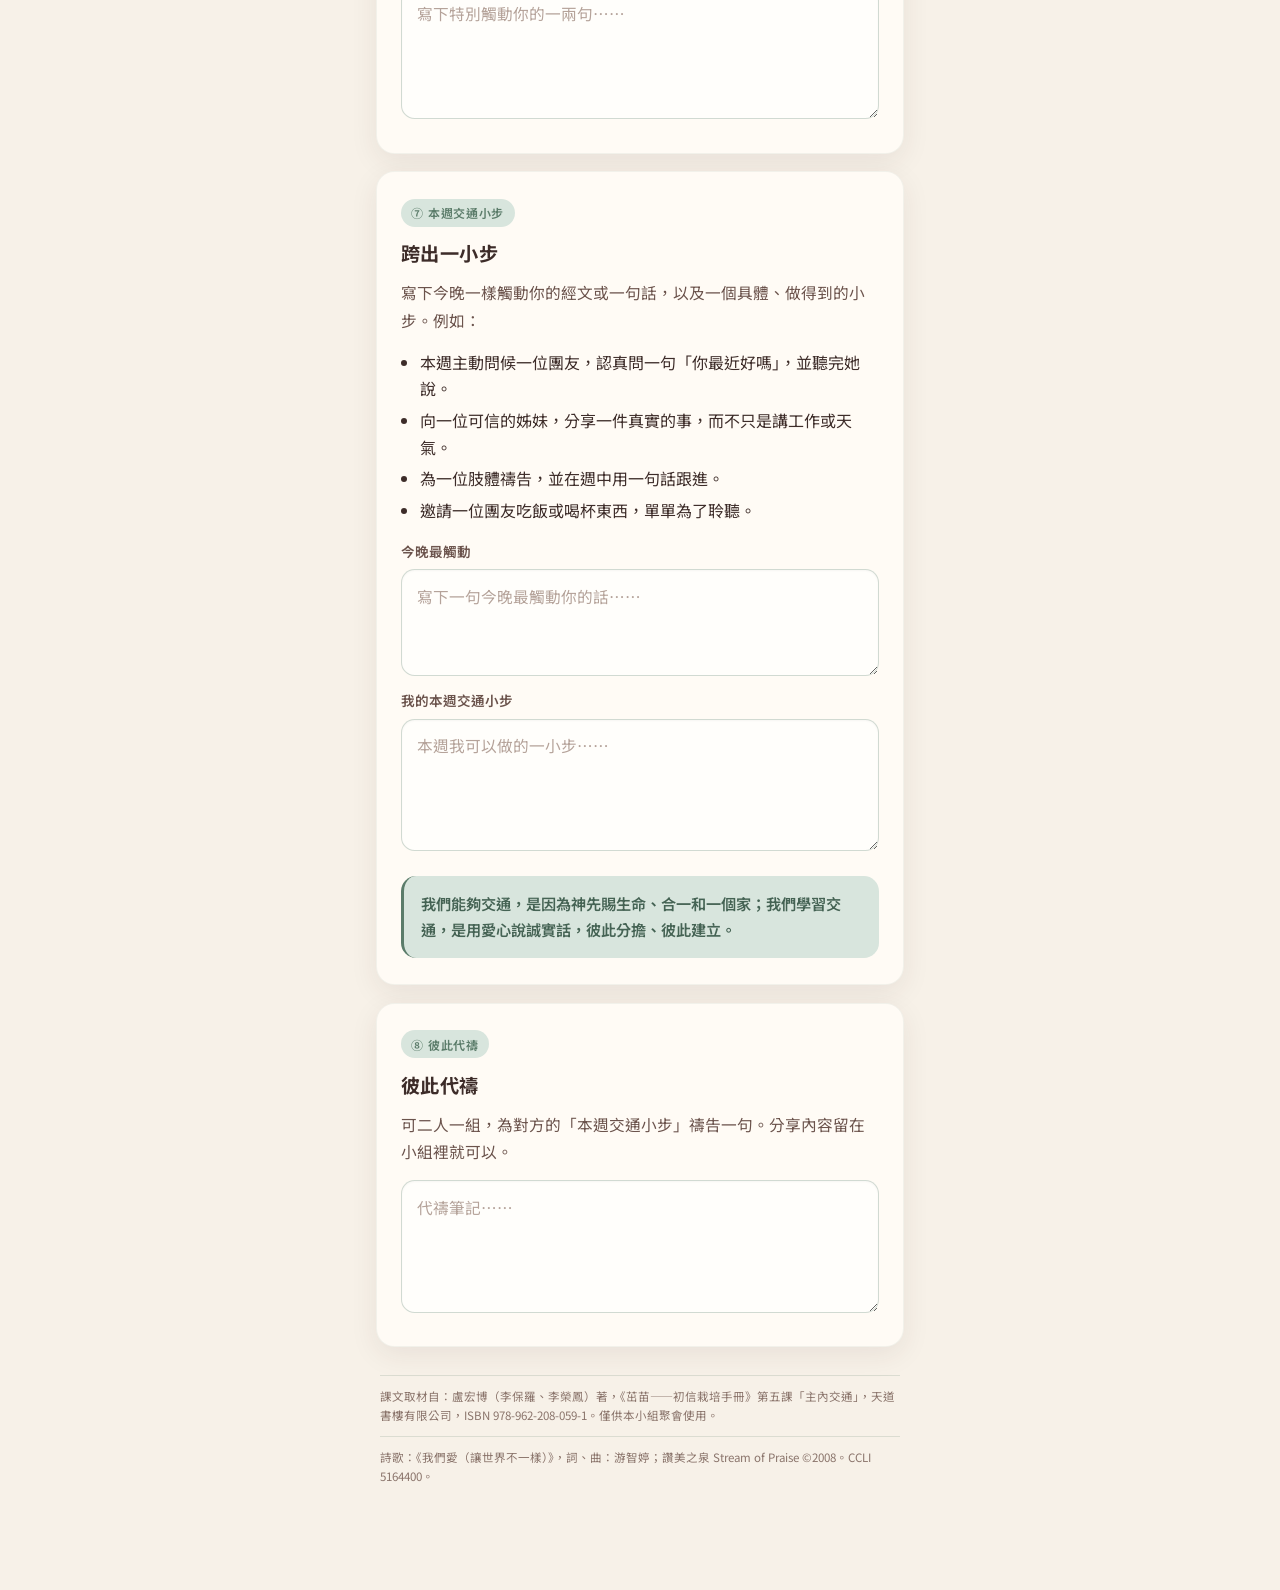
==== commit 695ce1f4: "Add Lesson 5 icebreaker before reflection" ====
--- a/lesson5.html
+++ b/lesson5.html
@@ -9,7 +9,7 @@
   <link rel="preconnect" href="https://fonts.googleapis.com" />
   <link rel="preconnect" href="https://fonts.gstatic.com" crossorigin />
   <link href="https://fonts.googleapis.com/css2?family=Noto+Sans+TC:wght@400;500;600;700&display=swap" rel="stylesheet" />
-  <link rel="stylesheet" href="styles.css?v=20261112c" />
+  <link rel="stylesheet" href="styles.css?v=20261112d" />
 </head>
 <body data-prefix="zuomiao5:">
   <header class="app-header">
@@ -23,6 +23,7 @@
   </header>
 
   <nav class="nav-chips" aria-label="快速導覽">
+    <a href="#icebreaker">破冰</a>
     <a href="#reflect">自省</a>
     <a href="#song">詩歌</a>
     <a href="#teach">經文</a>
@@ -33,9 +34,26 @@
   </nav>
 
   <main>
-    <!-- ① 開場自省 -->
+    <!-- ① 破冰 -->
+    <section class="card" id="icebreaker">
+      <div class="section-label">① 破冰</div>
+      <h2 class="section-title">心情與微笑</h2>
+      <p class="section-intro">先輕鬆開口就好，不必深入。可先二人一組說，再請兩三位在大組講一句。</p>
+      <h3 class="q-heading">先：今天的心情</h3>
+      <p class="section-body">用一個詞（或一種天氣），形容你今天來到小組的心情，再講半句原因。</p>
+      <label class="field-label" for="ice-mood">我的詞</label>
+      <input id="ice-mood" class="short-input" data-key="ice-mood" type="text" placeholder="例如：晴朗、趕、安靜……" />
+      <label class="field-label" for="ice-mood-why">半句原因（可選）</label>
+      <textarea id="ice-mood-why" data-key="ice-mood-why" rows="2" placeholder="因為……"></textarea>
+      <h3 class="q-heading">再：這個星期令你微笑的一件小事</h3>
+      <p class="section-body">用大約半分鐘，分享一件令你微笑的小事就可以。</p>
+      <label class="field-label" for="ice-smile">筆記（可選）</label>
+      <textarea id="ice-smile" data-key="ice-smile" rows="3" placeholder="想記下的那件小事……"></textarea>
+    </section>
+
+    <!-- ② 開場自省 -->
     <section class="card" id="reflect">
-      <div class="section-label">① 開場自省</div>
+      <div class="section-label">② 開場自省</div>
       <h2 class="section-title">看看自己的習慣</h2>
       <p class="section-intro">這些問題不是要證明甚麼，也沒有標準答案，只是幫我們誠實看看自己習慣怎樣與人相處。</p>
 
@@ -69,9 +87,9 @@
       <textarea id="reflect-notes" data-key="reflect-notes" rows="3" placeholder="可寫下其他原因，或一句自我觀察……"></textarea>
     </section>
 
-    <!-- ② 詩歌 -->
+    <!-- ③ 詩歌 -->
     <section class="card" id="song">
-      <div class="section-label">② 詩歌敬拜</div>
+      <div class="section-label">③ 詩歌敬拜</div>
       <h2 class="section-title">《我們愛（讓世界不一樣）》</h2>
       <p class="song-lead">主內交通，是先被主的愛吸引，才有力去愛身邊的人。唱的時候，可以對主說：「祢先愛我；求祢也教我去愛。」</p>
       <div class="lyrics">
@@ -90,9 +108,9 @@
       <p class="song-credit">（詞、曲：游智婷）</p>
     </section>
 
-    <!-- ③ 經文 -->
+    <!-- ④ 經文 -->
     <section class="card" id="teach">
-      <div class="section-label">③ 課文與經文學習</div>
+      <div class="section-label">④ 課文與經文學習</div>
       <h2 class="section-title">主內交通</h2>
       <div class="section-intro">
         交通不是普通交際，而是基督徒在靈裡彼此來往：快樂時分享，困難時分擔；彼此激勵，也彼此關懷。我們能夠這樣交通，是因為神已經做成了三件事。
@@ -142,9 +160,9 @@
       </div>
     </section>
 
-    <!-- ④ 討論 -->
+    <!-- ⑤ 討論 -->
     <section class="card" id="discuss">
-      <div class="section-label">④ 討論</div>
+      <div class="section-label">⑤ 討論</div>
       <h2 class="section-title">連到生活</h2>
       <p class="section-intro">可選其中兩題分享。不想說細節的，只說一句方向也可以。</p>
       <ol class="share-list">
@@ -156,9 +174,9 @@
       <textarea id="discuss-notes" data-key="discuss-notes" rows="5" placeholder="記下你的回應……"></textarea>
     </section>
 
-    <!-- ⑤ 習作 -->
+    <!-- ⑥ 習作 -->
     <section class="card" id="practice">
-      <div class="section-label">⑤ 習作</div>
+      <div class="section-label">⑥ 習作</div>
       <h2 class="section-title">彼此相愛</h2>
 
       <h3 class="q-heading">習作①　背誦約翰福音 13:34</h3>
@@ -190,9 +208,9 @@
       <textarea id="practice-notes" data-key="practice-notes" rows="4" placeholder="寫下特別觸動你的一兩句……"></textarea>
     </section>
 
-    <!-- ⑥ 本週小步 -->
+    <!-- ⑦ 本週小步 -->
     <section class="card" id="step">
-      <div class="section-label">⑥ 本週交通小步</div>
+      <div class="section-label">⑦ 本週交通小步</div>
       <h2 class="section-title">跨出一小步</h2>
       <p class="section-body">寫下今晚一樣觸動你的經文或一句話，以及一個具體、做得到的小步。例如：</p>
       <ul class="plain-list">
@@ -208,9 +226,9 @@
       <div class="close-line">我們能夠交通，是因為神先賜生命、合一和一個家；我們學習交通，是用愛心說誠實話，彼此分擔、彼此建立。</div>
     </section>
 
-    <!-- ⑦ 代禱 -->
+    <!-- ⑧ 代禱 -->
     <section class="card" id="prayer">
-      <div class="section-label">⑦ 彼此代禱</div>
+      <div class="section-label">⑧ 彼此代禱</div>
       <h2 class="section-title">彼此代禱</h2>
       <p class="section-body">可二人一組，為對方的「本週交通小步」禱告一句。分享內容留在小組裡就可以。</p>
       <textarea data-key="prayer-notes" rows="4" placeholder="代禱筆記……"></textarea>
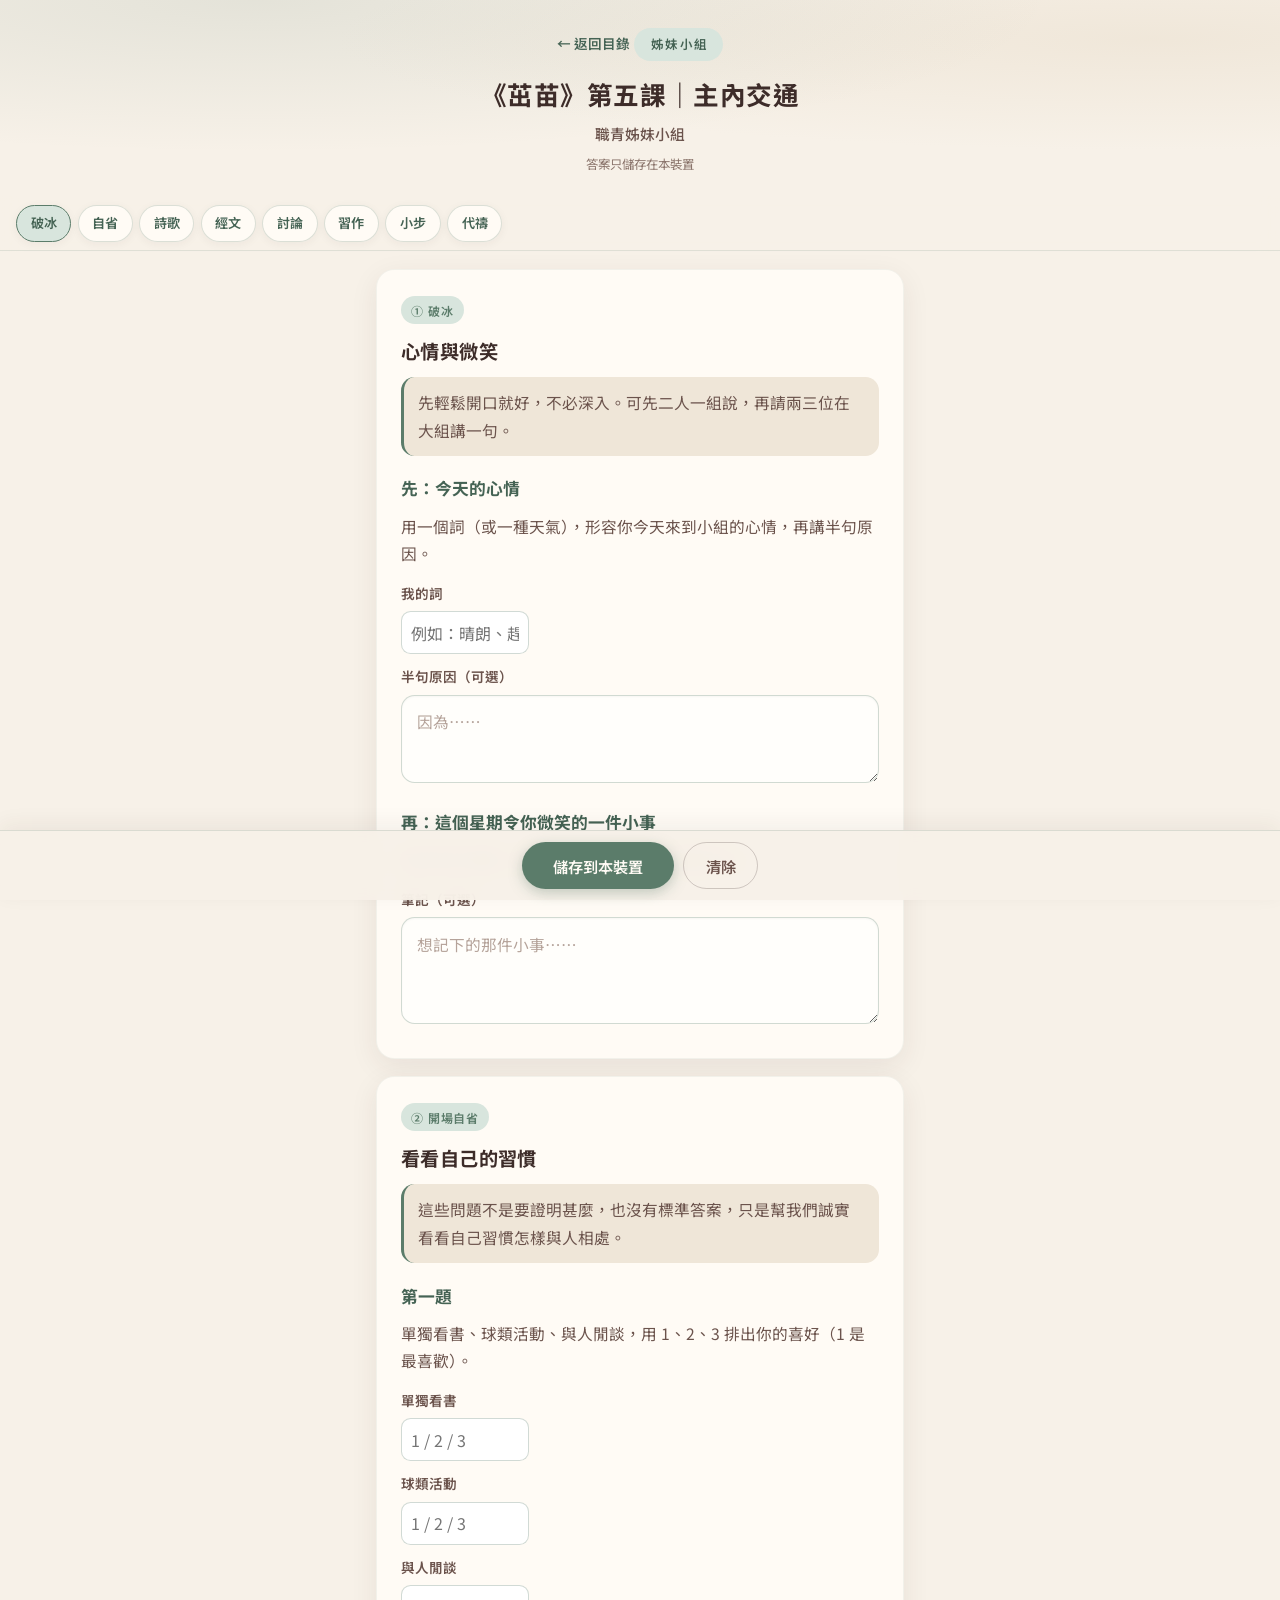
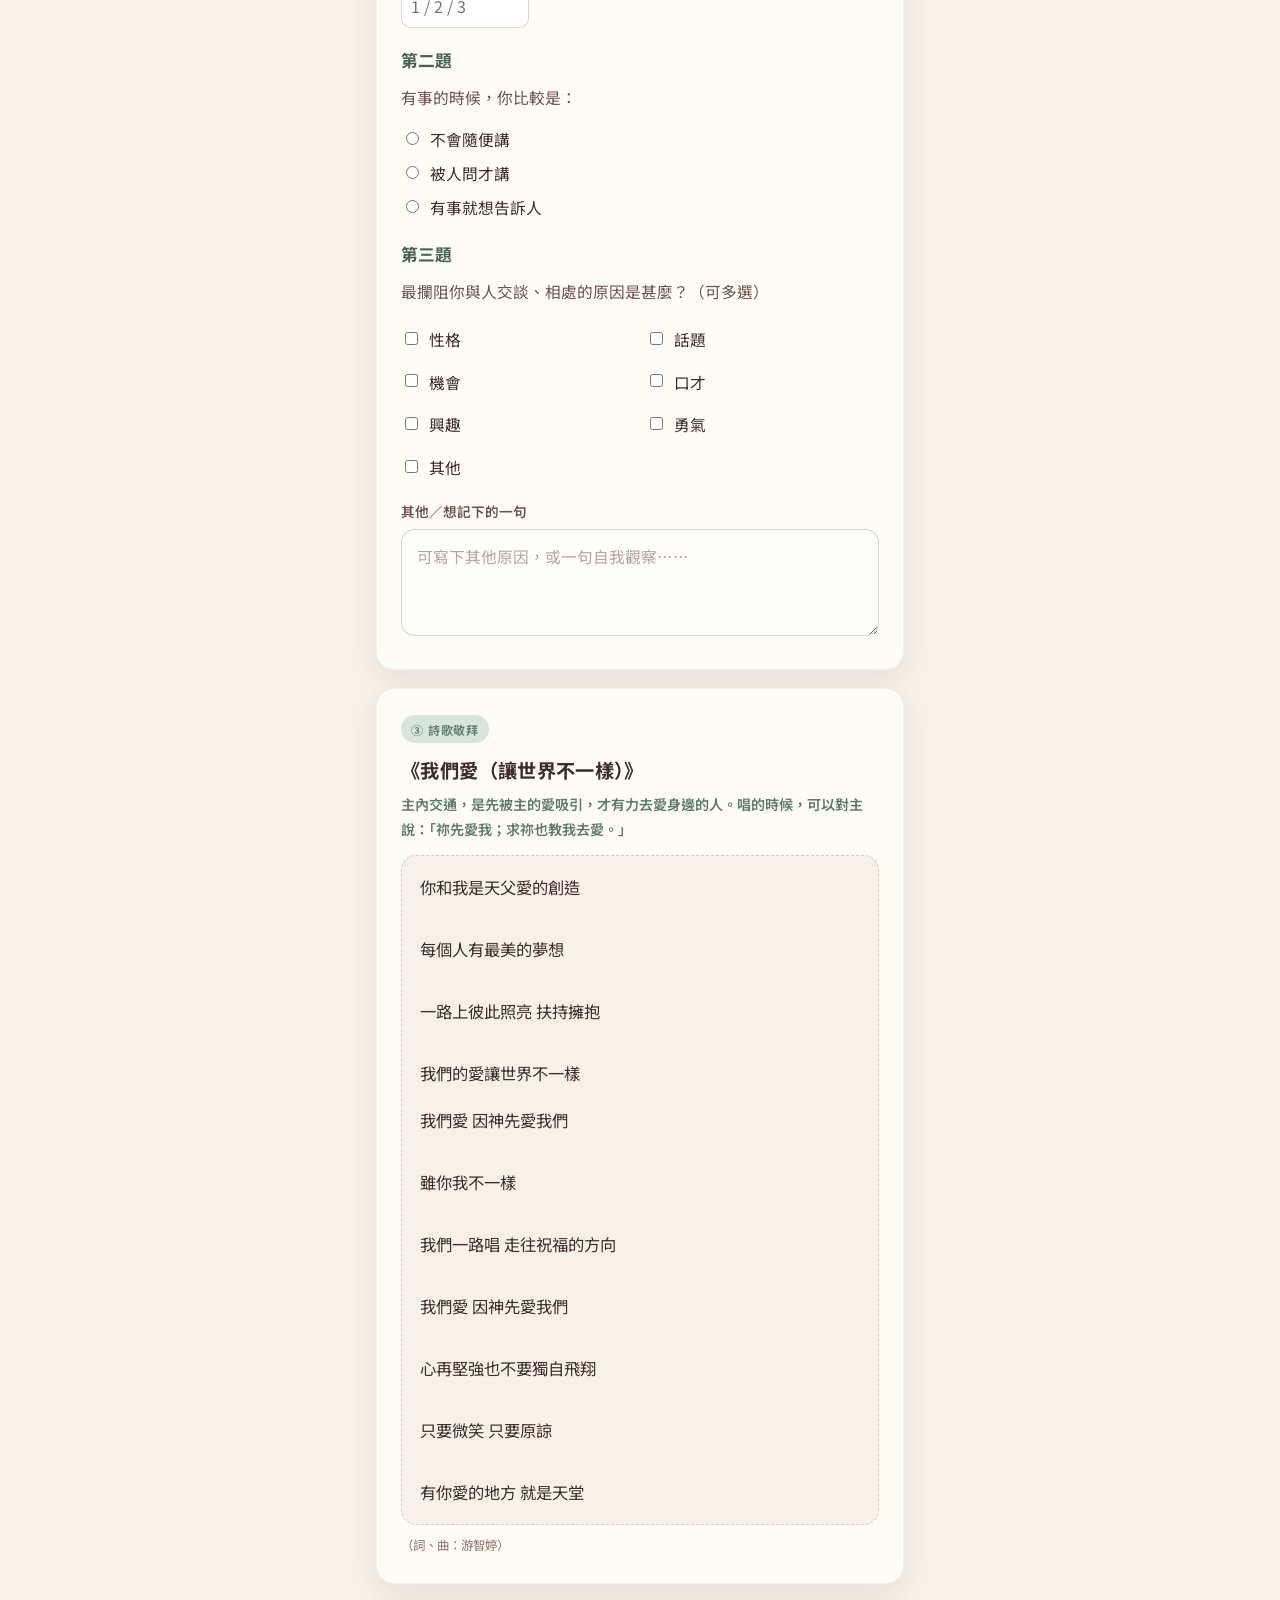
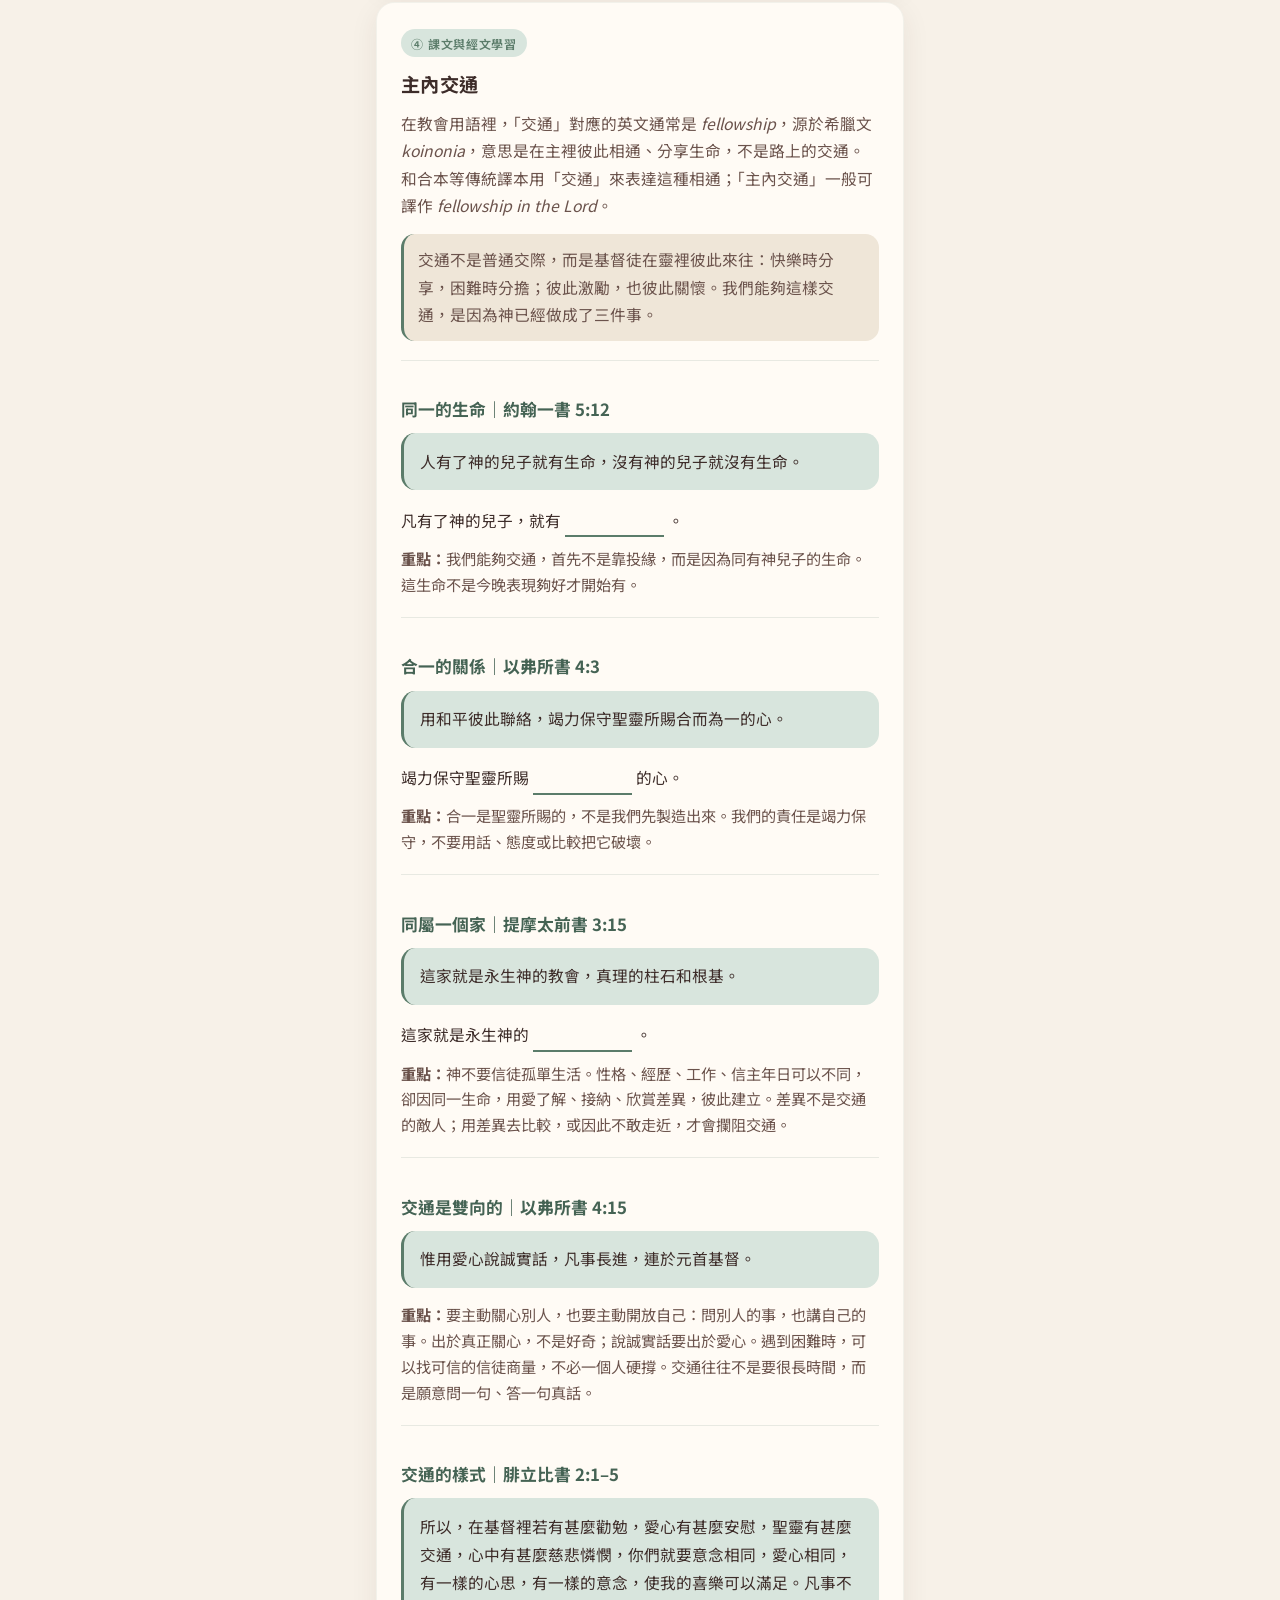
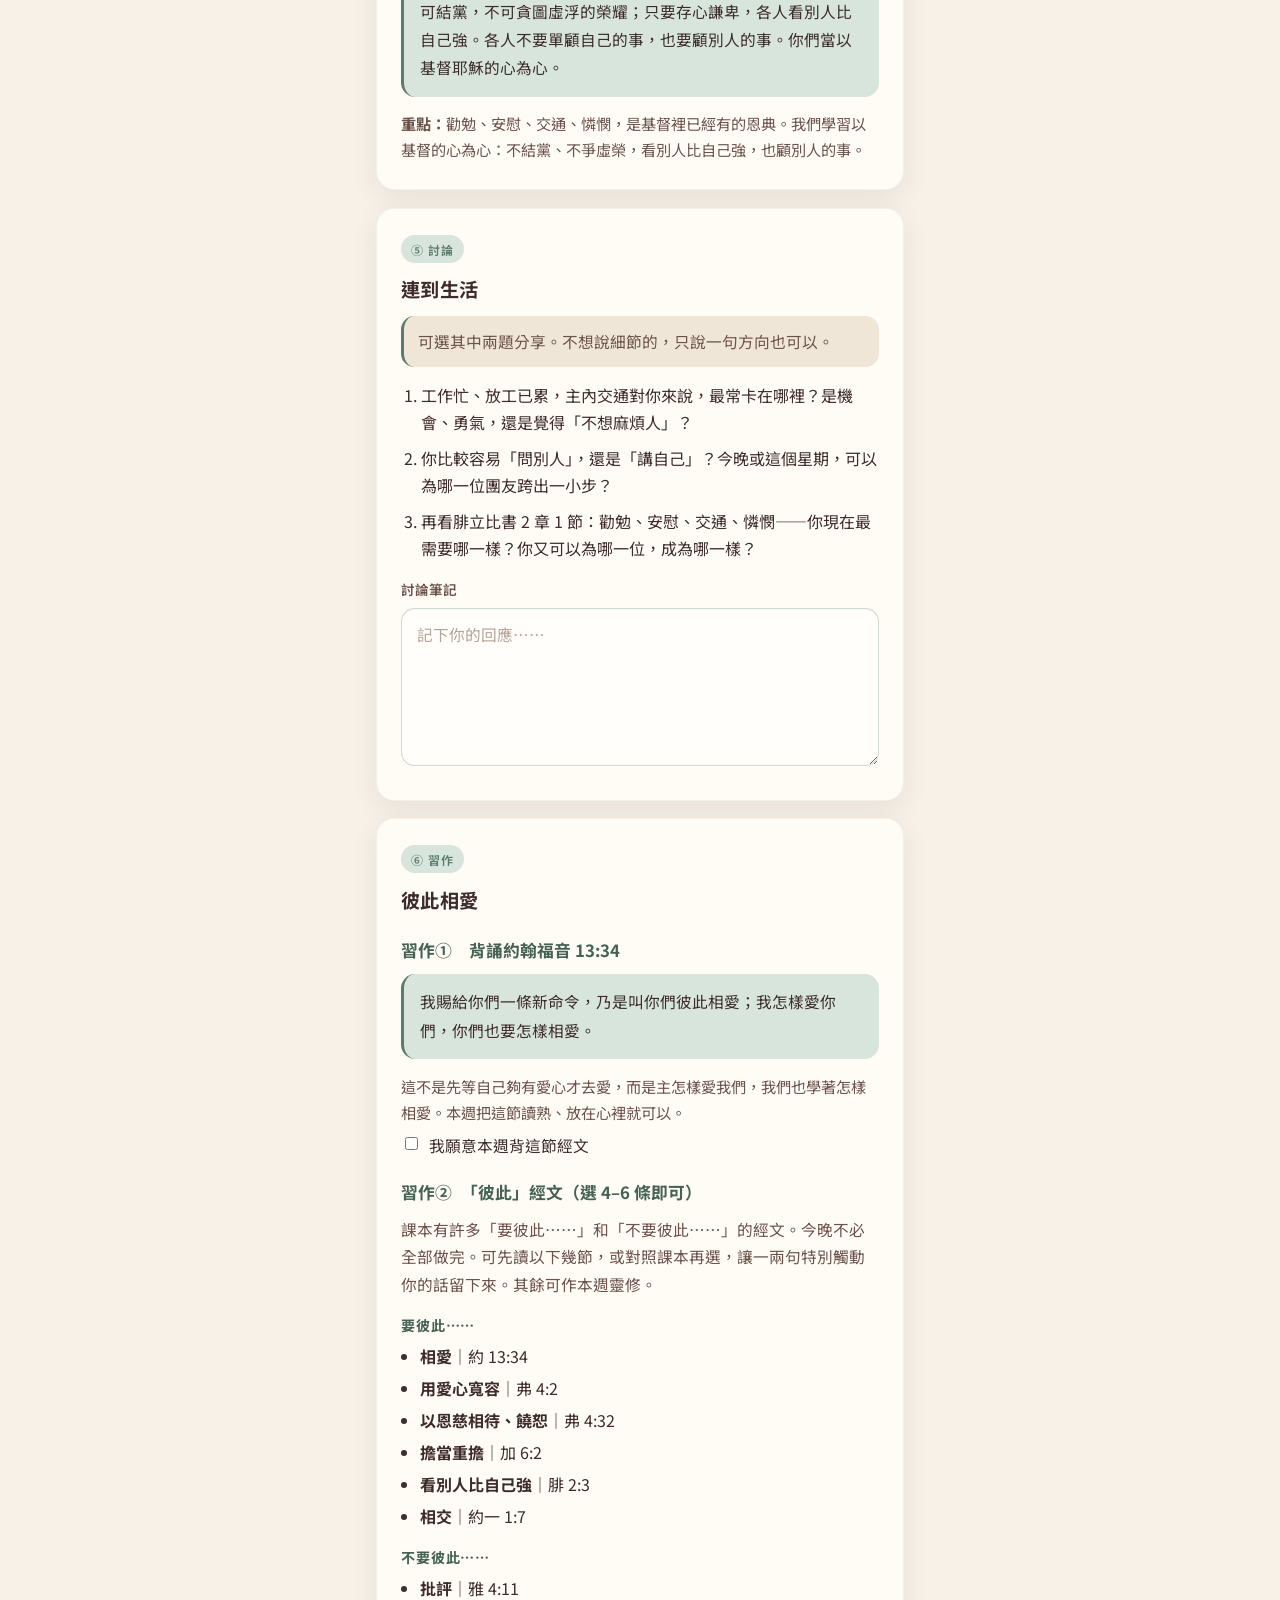
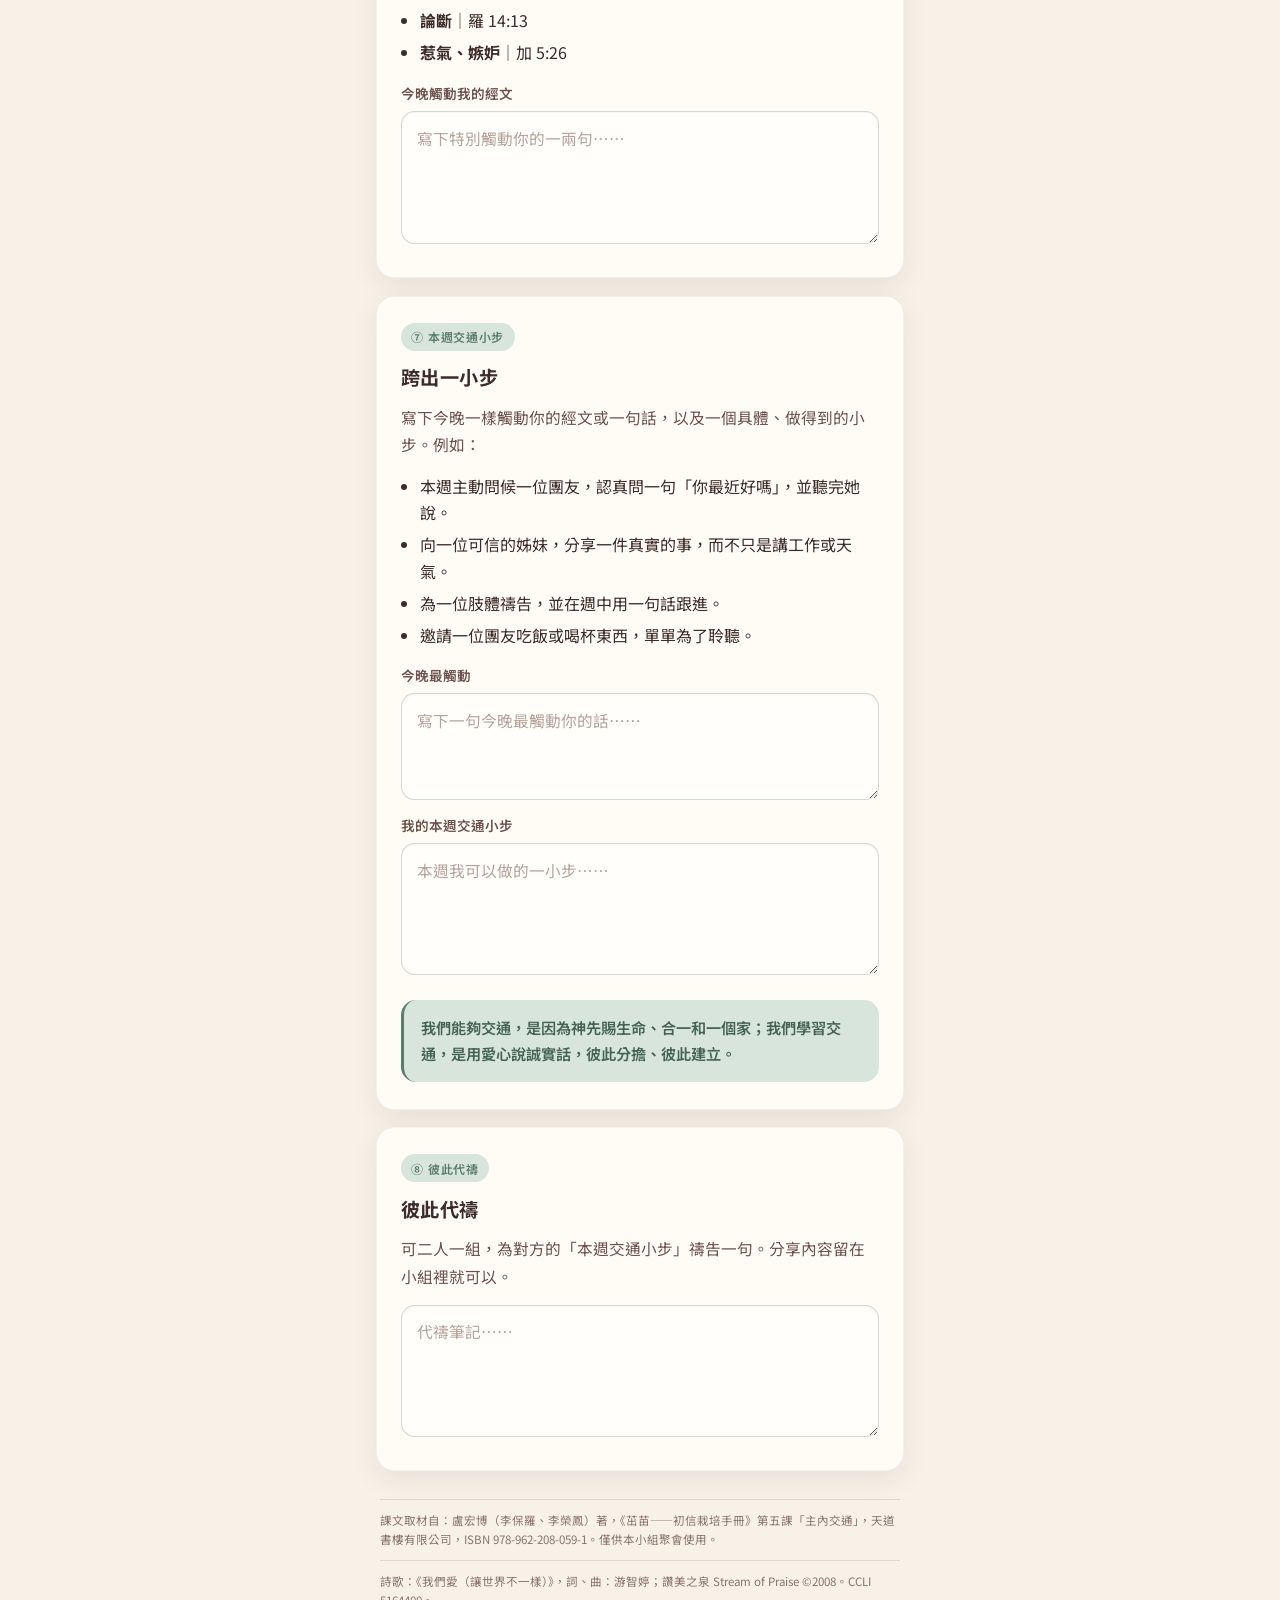
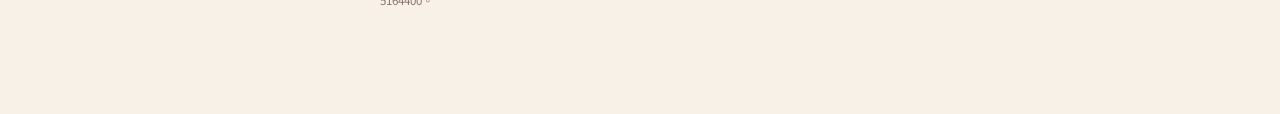
==== commit d3447eb2: "Explain 交通 as fellowship (koinonia) on Lesson 5" ====
--- a/lesson5.html
+++ b/lesson5.html
@@ -9,7 +9,7 @@
   <link rel="preconnect" href="https://fonts.googleapis.com" />
   <link rel="preconnect" href="https://fonts.gstatic.com" crossorigin />
   <link href="https://fonts.googleapis.com/css2?family=Noto+Sans+TC:wght@400;500;600;700&display=swap" rel="stylesheet" />
-  <link rel="stylesheet" href="styles.css?v=20261112d" />
+  <link rel="stylesheet" href="styles.css?v=20261114a" />
 </head>
 <body data-prefix="zuomiao5:">
   <header class="app-header">
@@ -112,6 +112,7 @@
     <section class="card" id="teach">
       <div class="section-label">④ 課文與經文學習</div>
       <h2 class="section-title">主內交通</h2>
+      <p class="section-body">在教會用語裡，「交通」對應的英文通常是 <em>fellowship</em>，源於希臘文 <em>koinonia</em>，意思是在主裡彼此相通、分享生命，不是路上的交通。和合本等傳統譯本用「交通」來表達這種相通；「主內交通」一般可譯作 <em>fellowship in the Lord</em>。</p>
       <div class="section-intro">
         交通不是普通交際，而是基督徒在靈裡彼此來往：快樂時分享，困難時分擔；彼此激勵，也彼此關懷。我們能夠這樣交通，是因為神已經做成了三件事。
       </div>
@@ -246,6 +247,6 @@
   </div>
   <div id="toast" class="toast" role="status" aria-live="polite"></div>
 
-  <script src="app.js?v=20261112c"></script>
+  <script src="app.js?v=20261114a"></script>
 </body>
 </html>
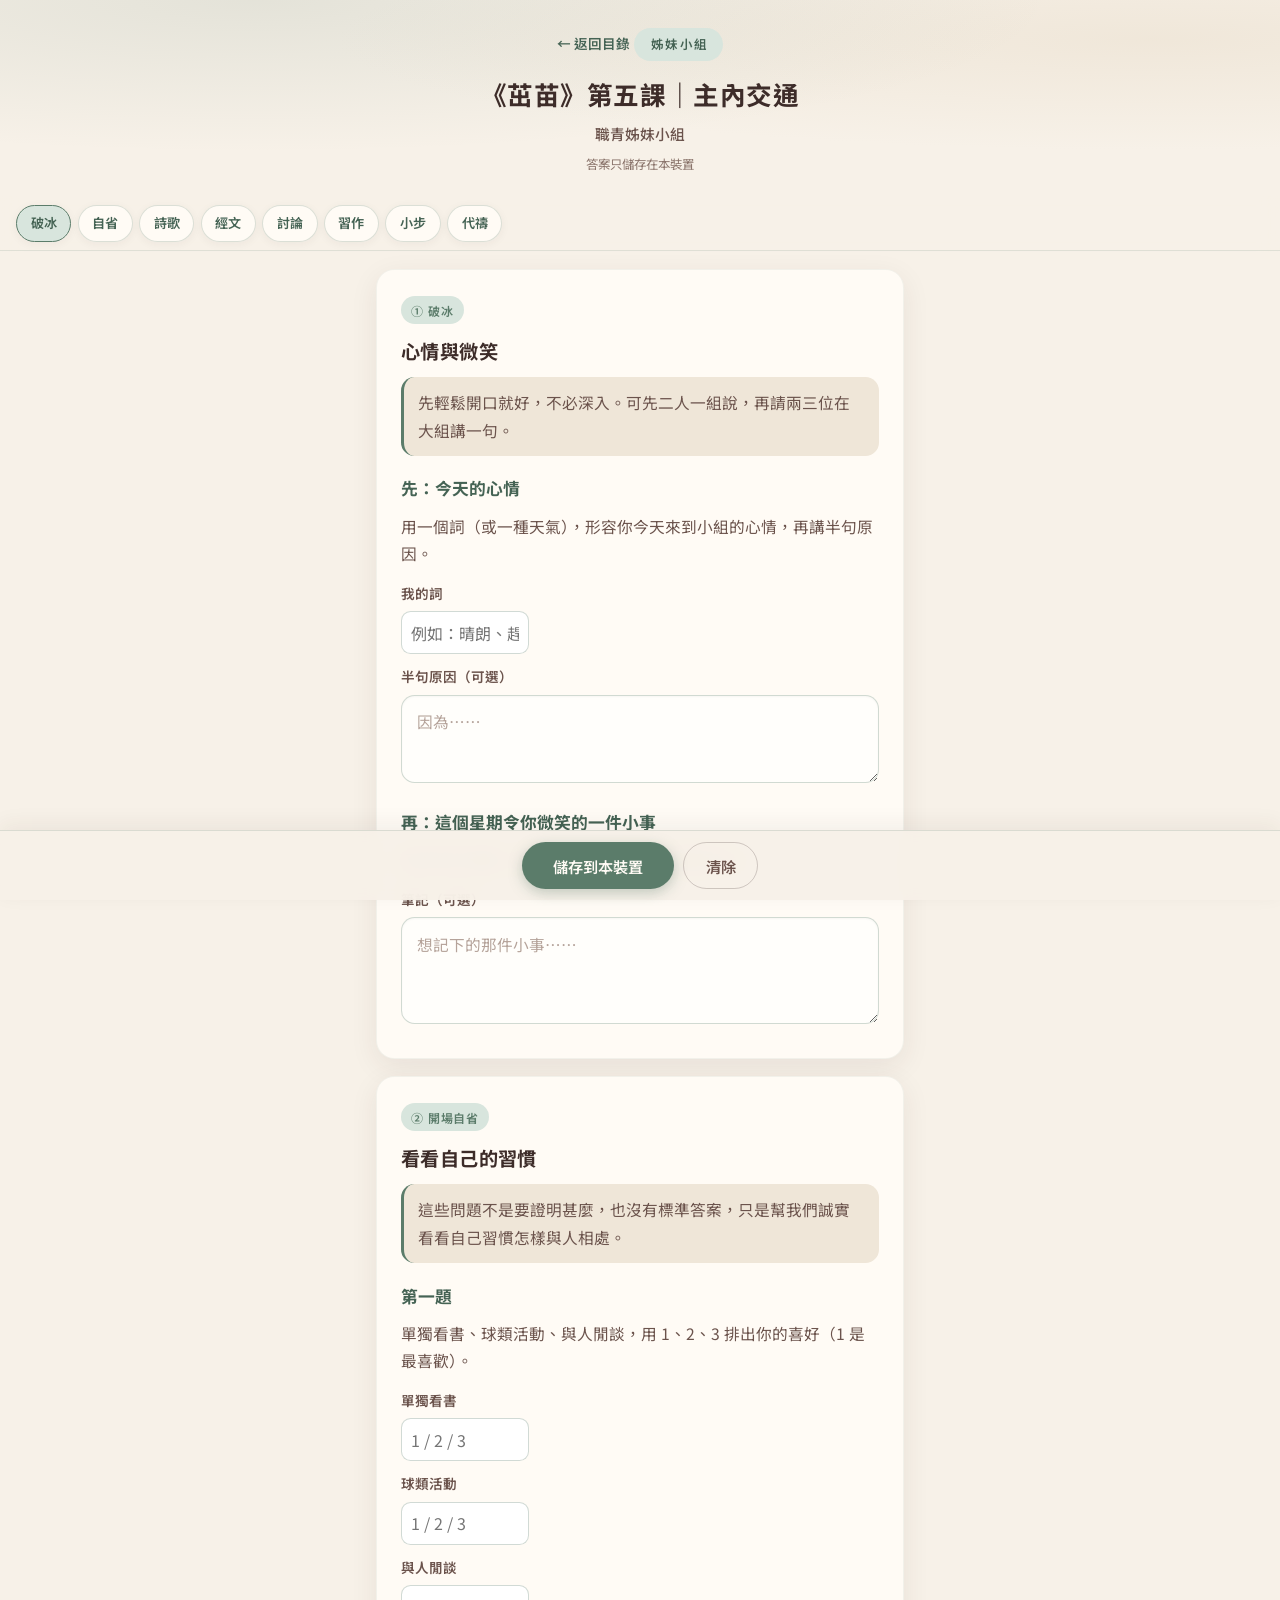
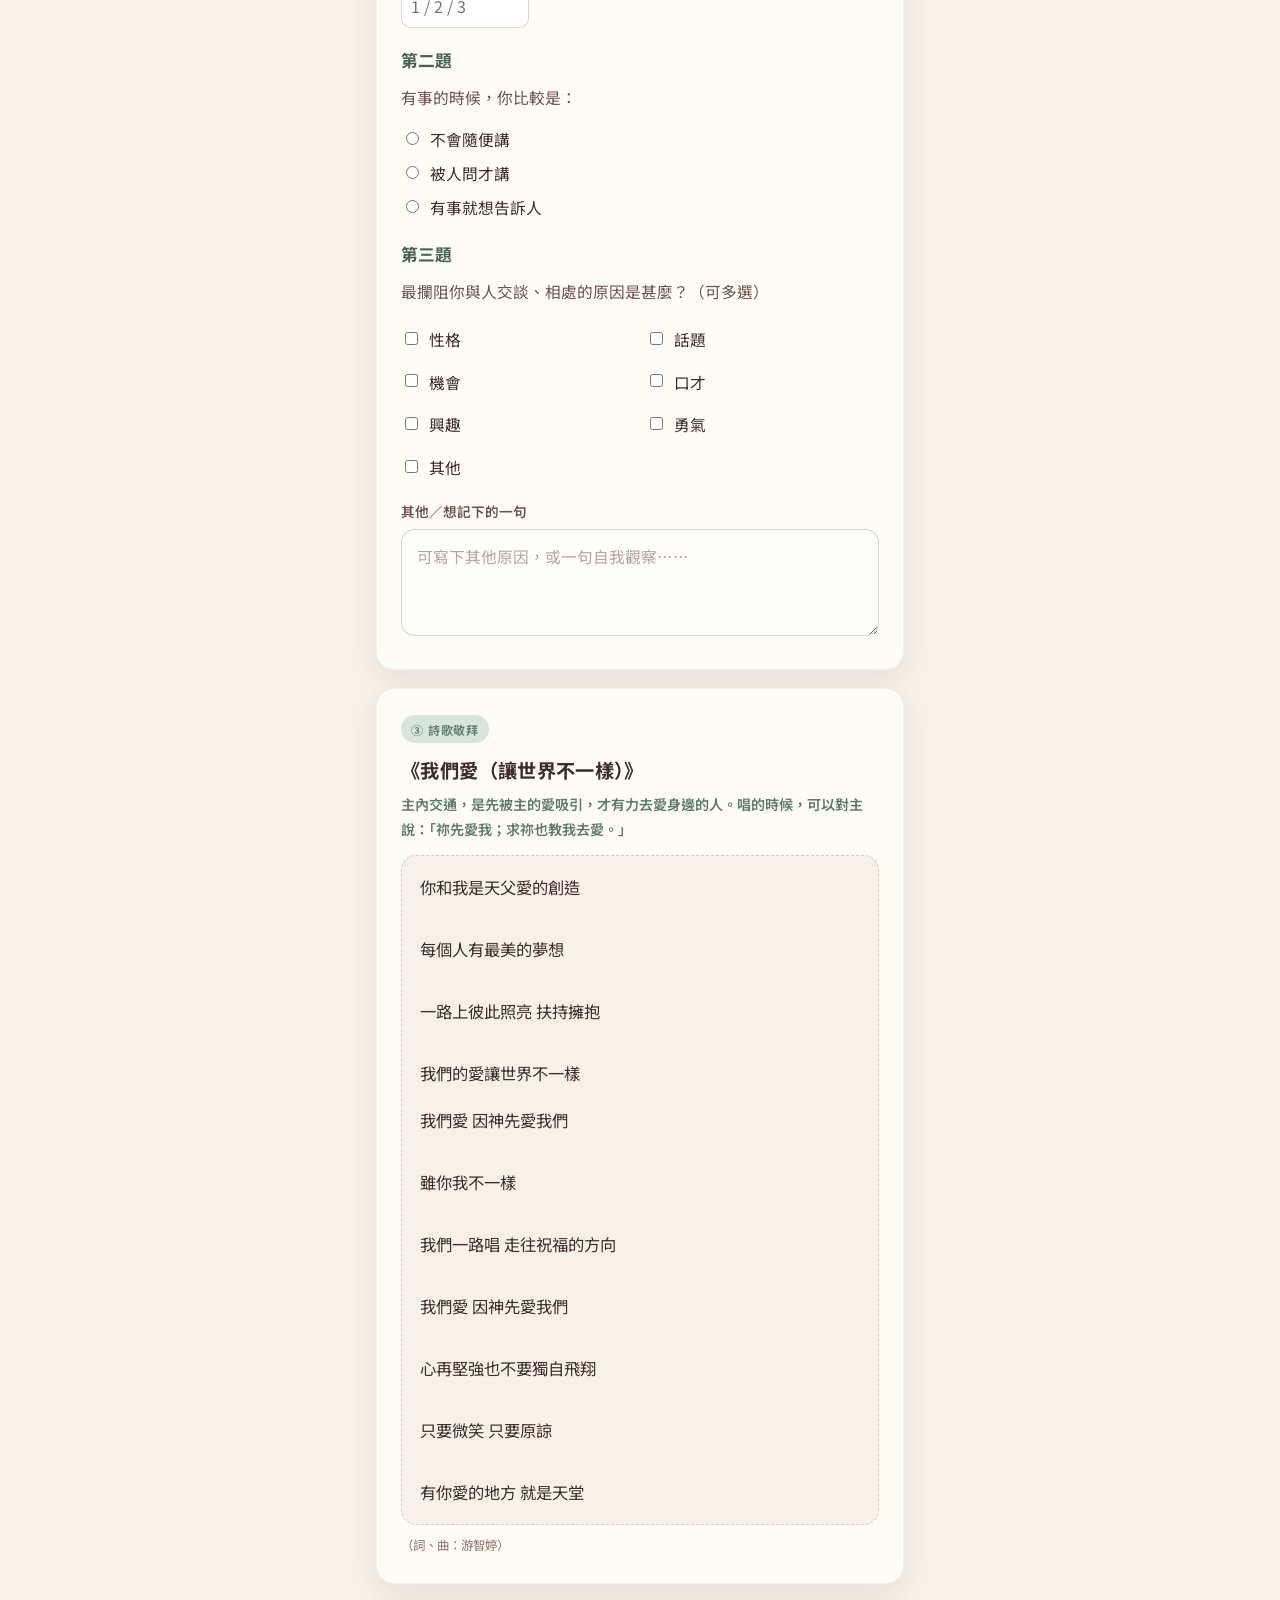
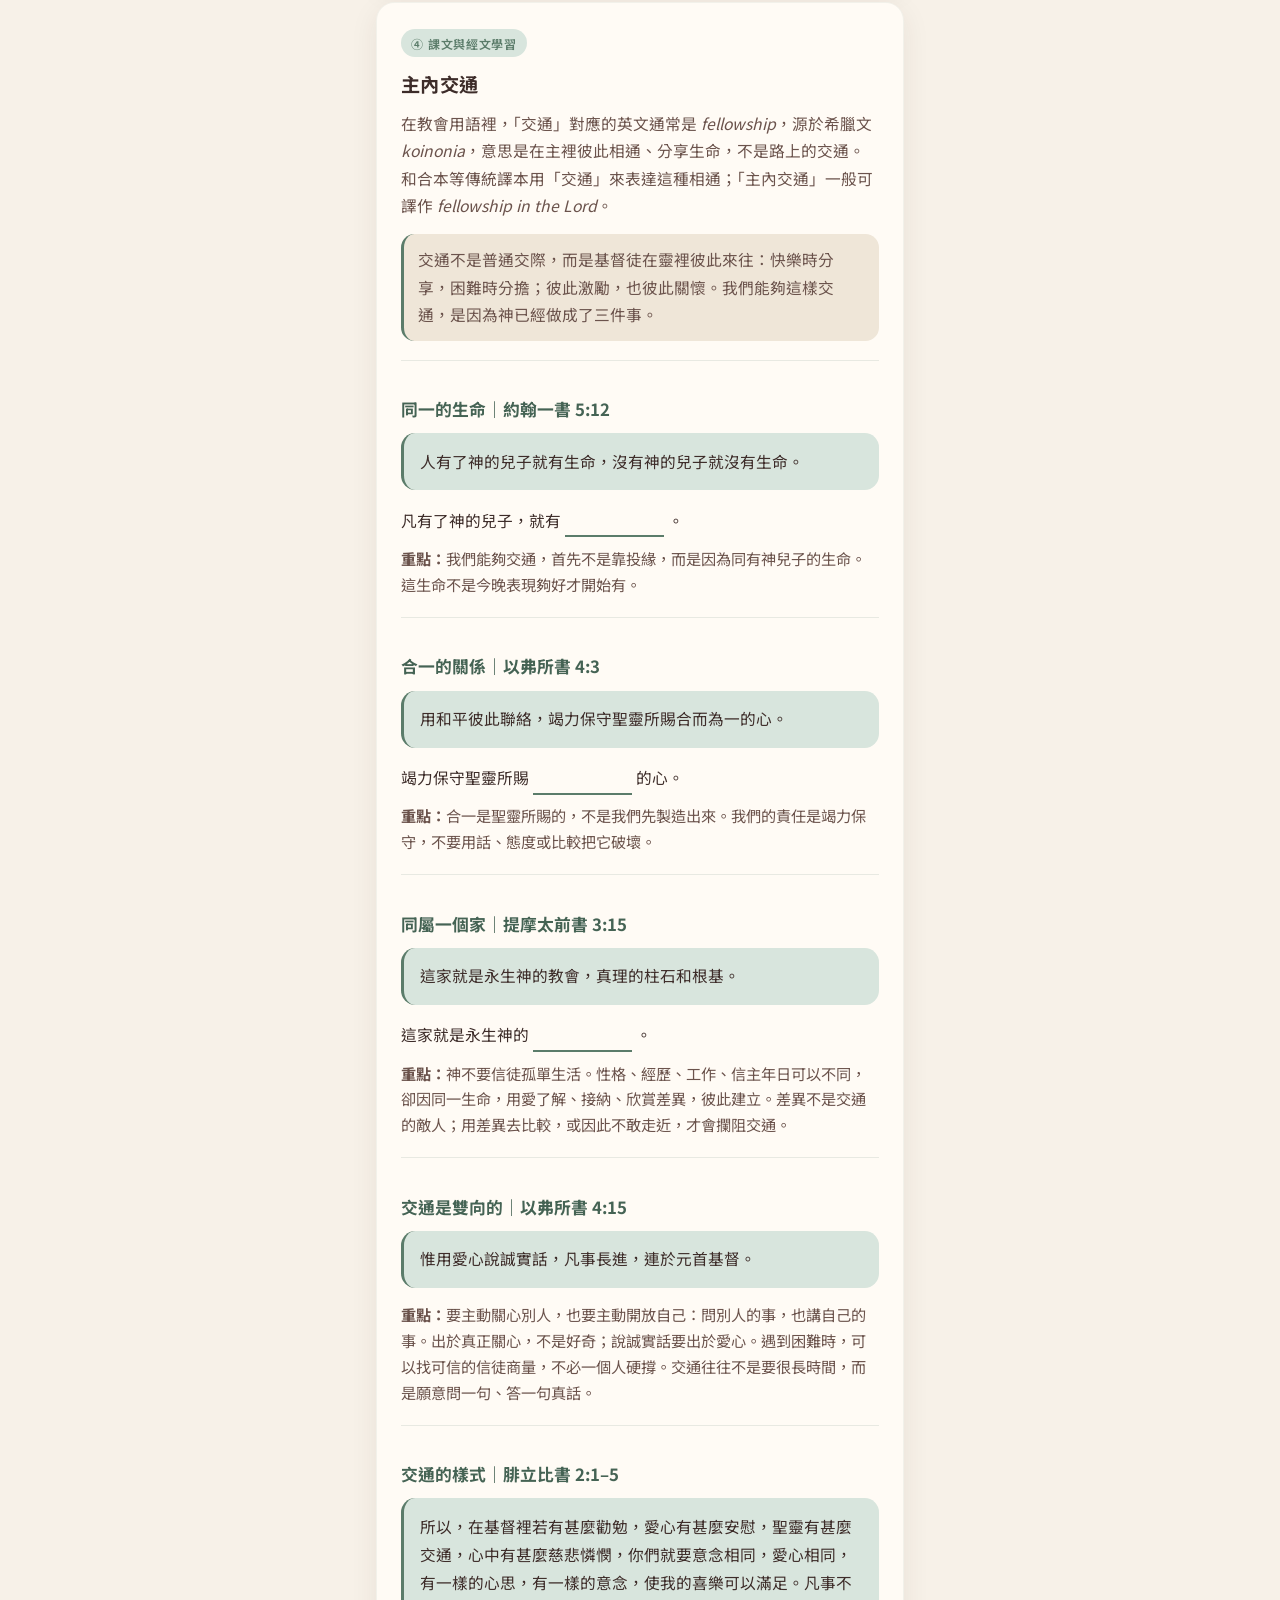
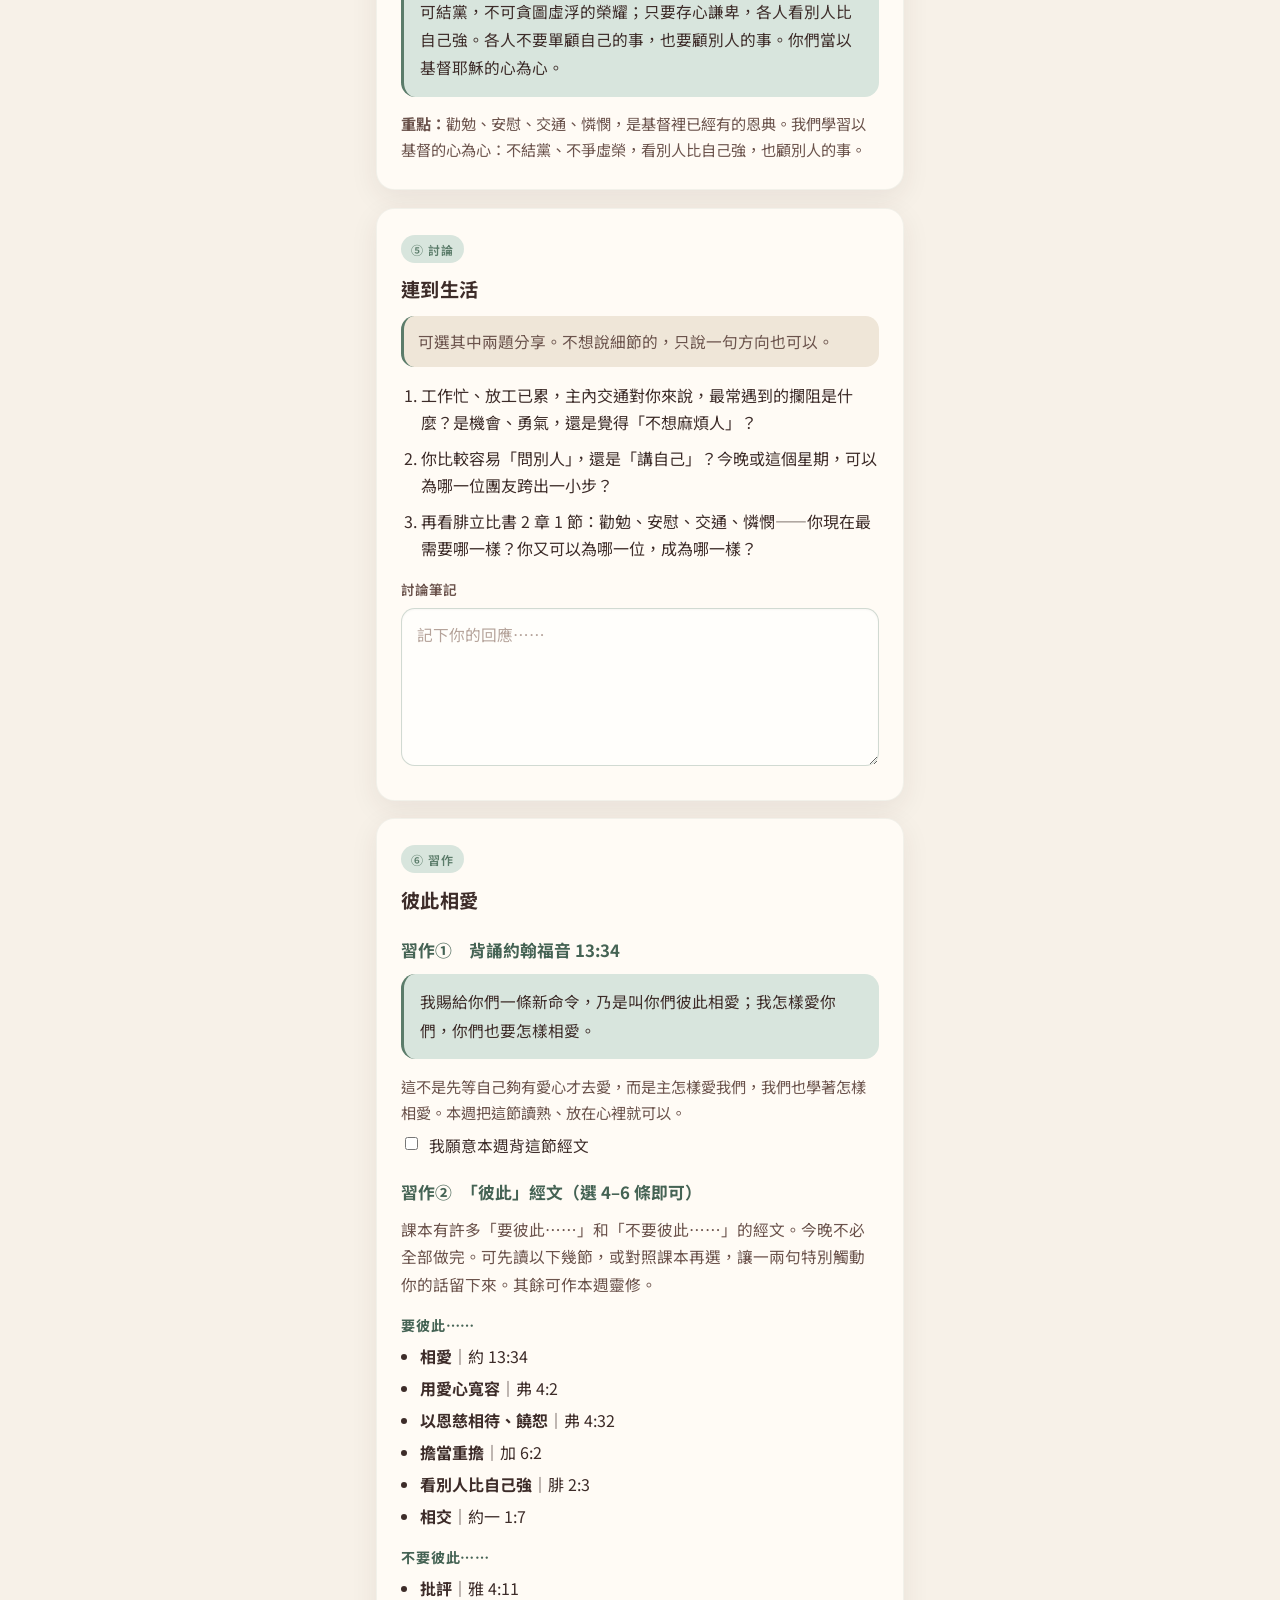
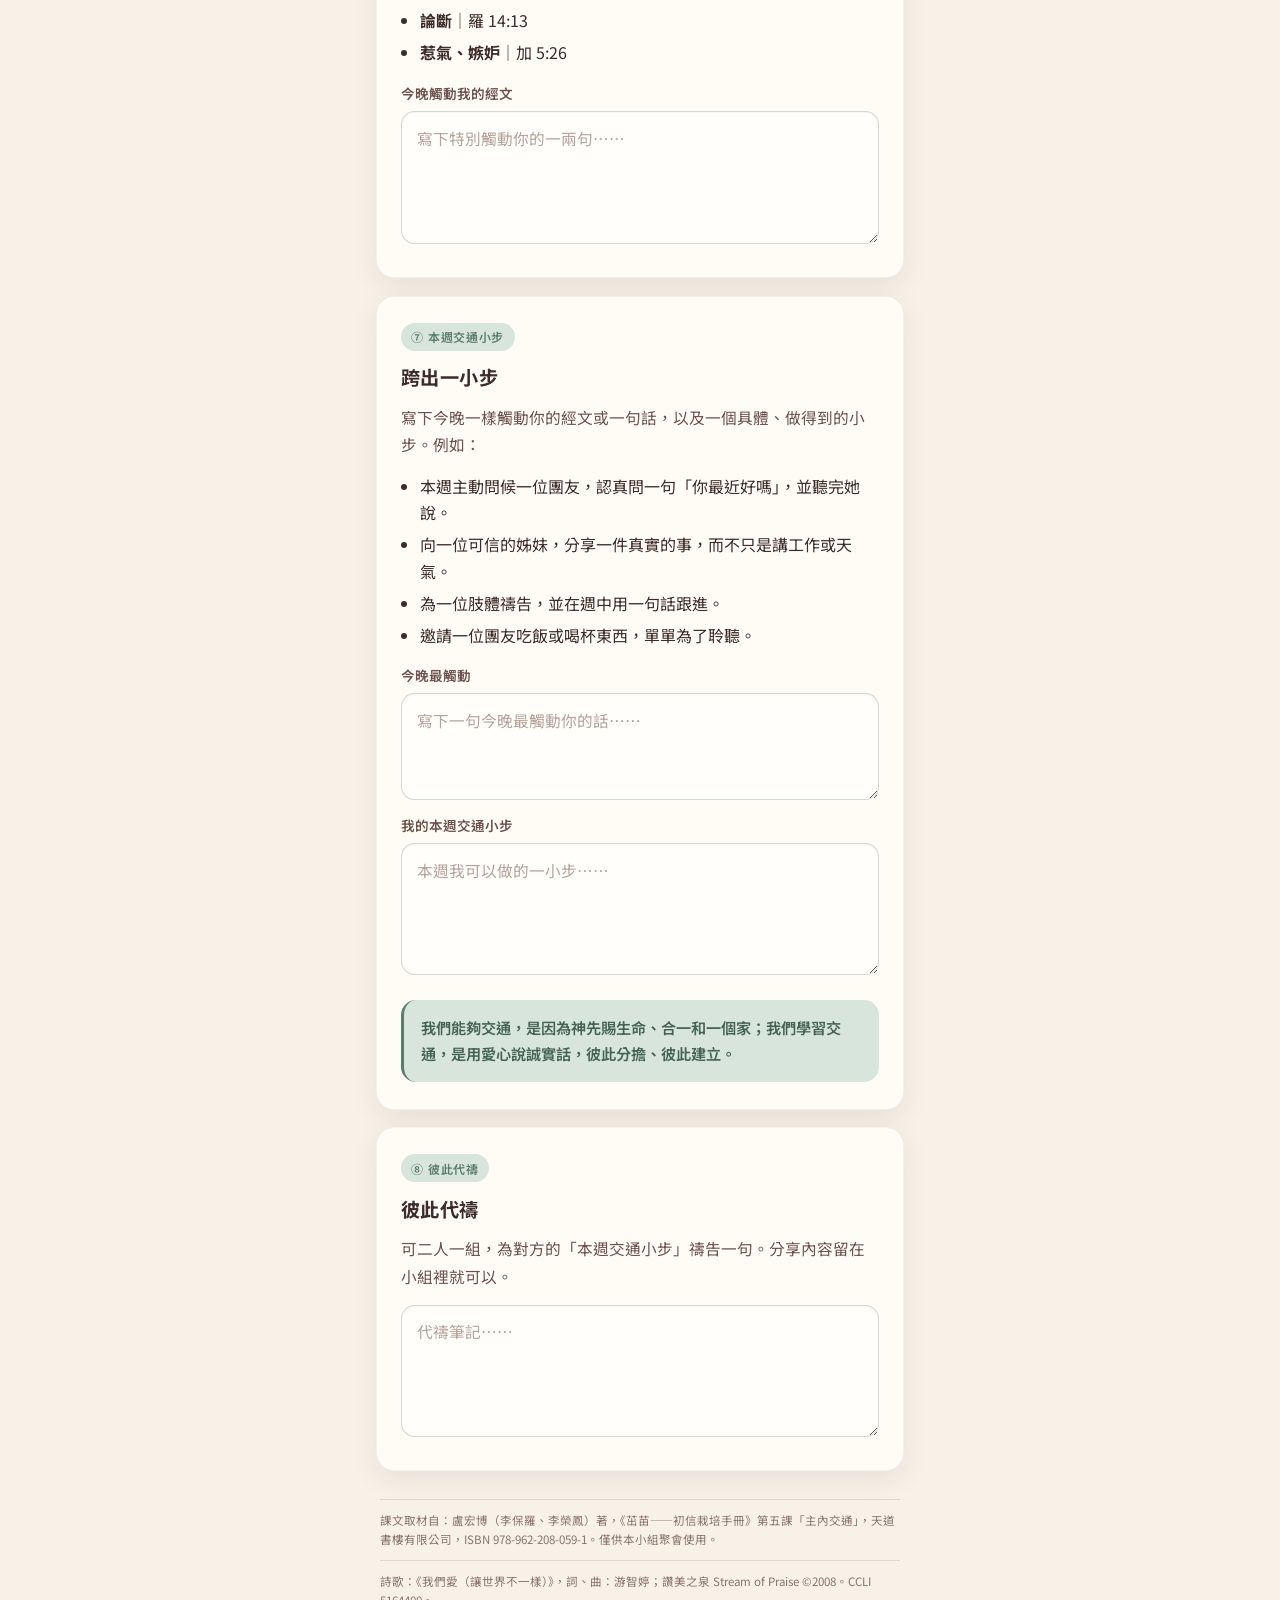
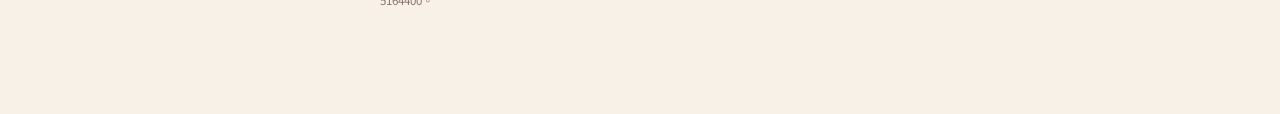
==== commit bb77d939: "Rephrase Lesson 5 discussion question, drop 最常卡" ====
--- a/lesson5.html
+++ b/lesson5.html
@@ -9,7 +9,7 @@
   <link rel="preconnect" href="https://fonts.googleapis.com" />
   <link rel="preconnect" href="https://fonts.gstatic.com" crossorigin />
   <link href="https://fonts.googleapis.com/css2?family=Noto+Sans+TC:wght@400;500;600;700&display=swap" rel="stylesheet" />
-  <link rel="stylesheet" href="styles.css?v=20261114a" />
+  <link rel="stylesheet" href="styles.css?v=20261114b" />
 </head>
 <body data-prefix="zuomiao5:">
   <header class="app-header">
@@ -167,7 +167,7 @@
       <h2 class="section-title">連到生活</h2>
       <p class="section-intro">可選其中兩題分享。不想說細節的，只說一句方向也可以。</p>
       <ol class="share-list">
-        <li>工作忙、放工已累，主內交通對你來說，最常卡在哪裡？是機會、勇氣，還是覺得「不想麻煩人」？</li>
+        <li>工作忙、放工已累，主內交通對你來說，最常遇到的攔阻是什麼？是機會、勇氣，還是覺得「不想麻煩人」？</li>
         <li>你比較容易「問別人」，還是「講自己」？今晚或這個星期，可以為哪一位團友跨出一小步？</li>
         <li>再看腓立比書 2 章 1 節：勸勉、安慰、交通、憐憫——你現在最需要哪一樣？你又可以為哪一位，成為哪一樣？</li>
       </ol>
@@ -247,6 +247,6 @@
   </div>
   <div id="toast" class="toast" role="status" aria-live="polite"></div>
 
-  <script src="app.js?v=20261114a"></script>
+  <script src="app.js?v=20261114b"></script>
 </body>
 </html>
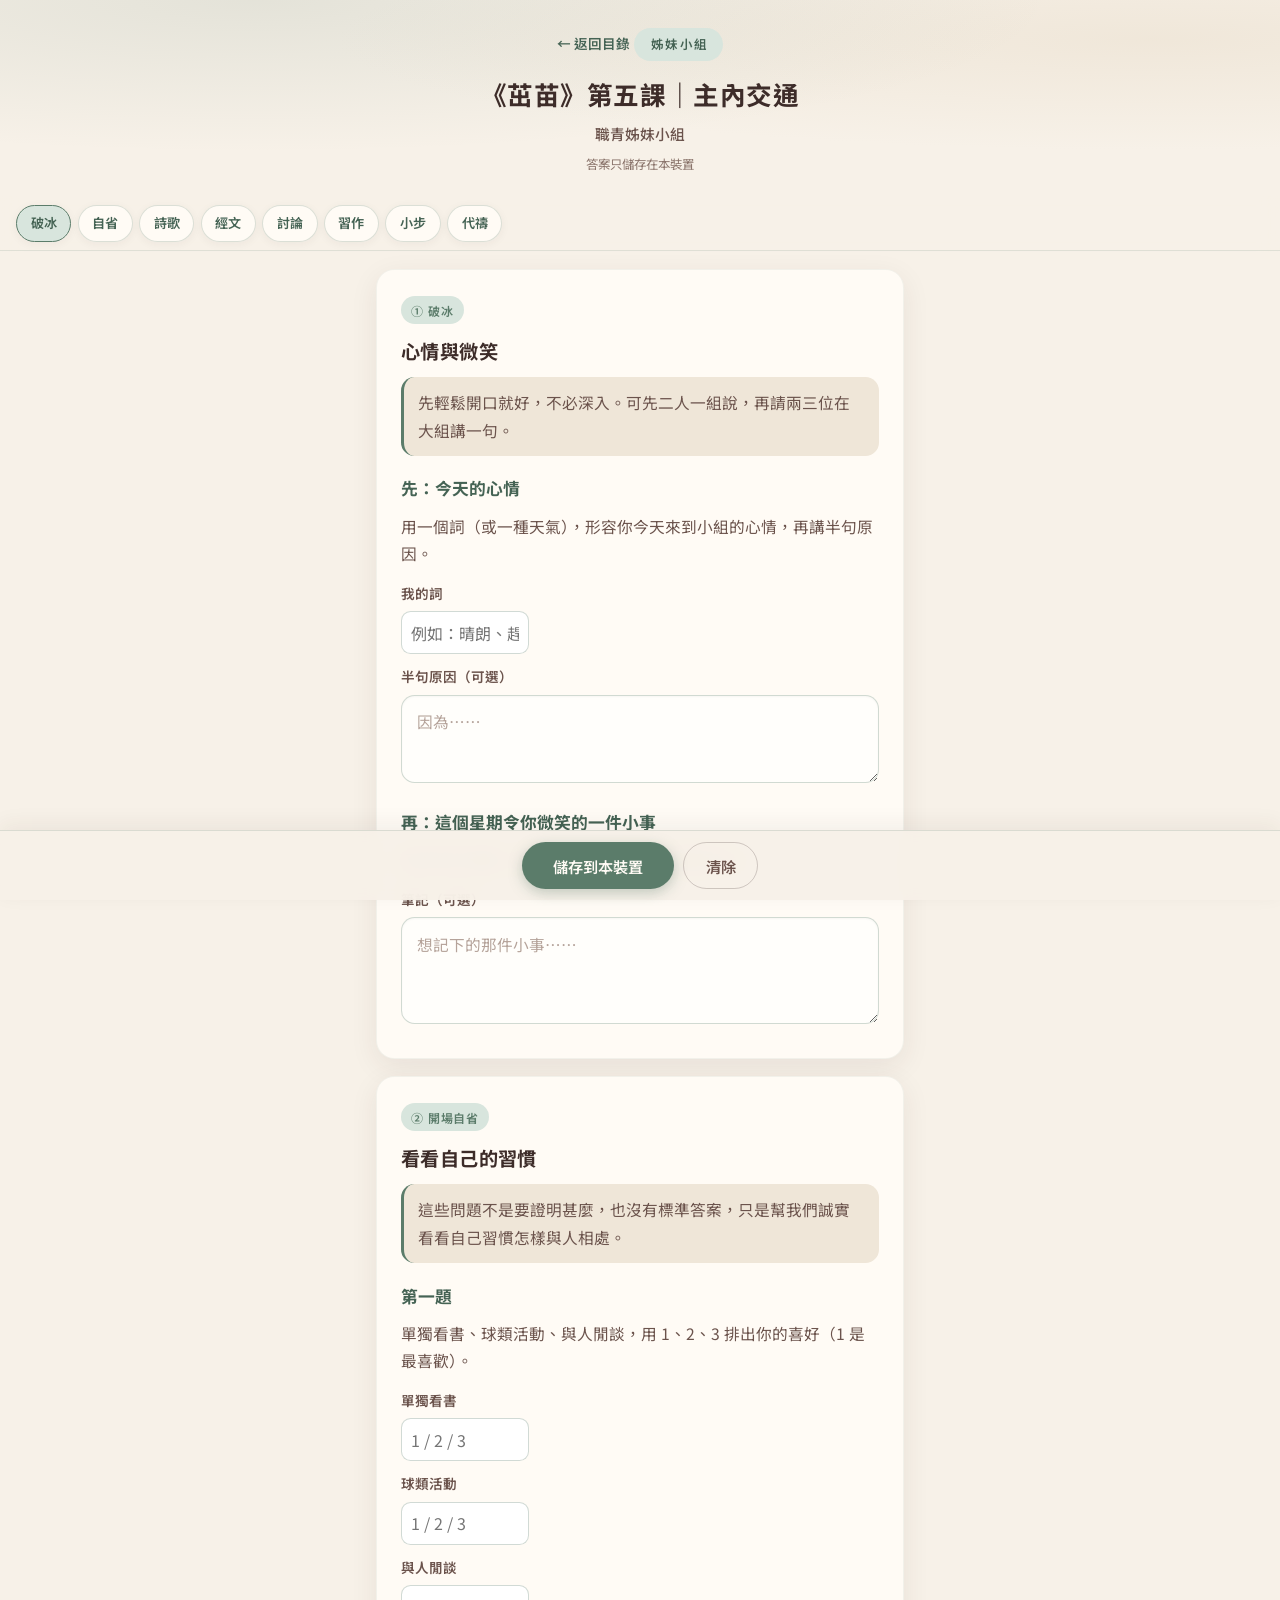
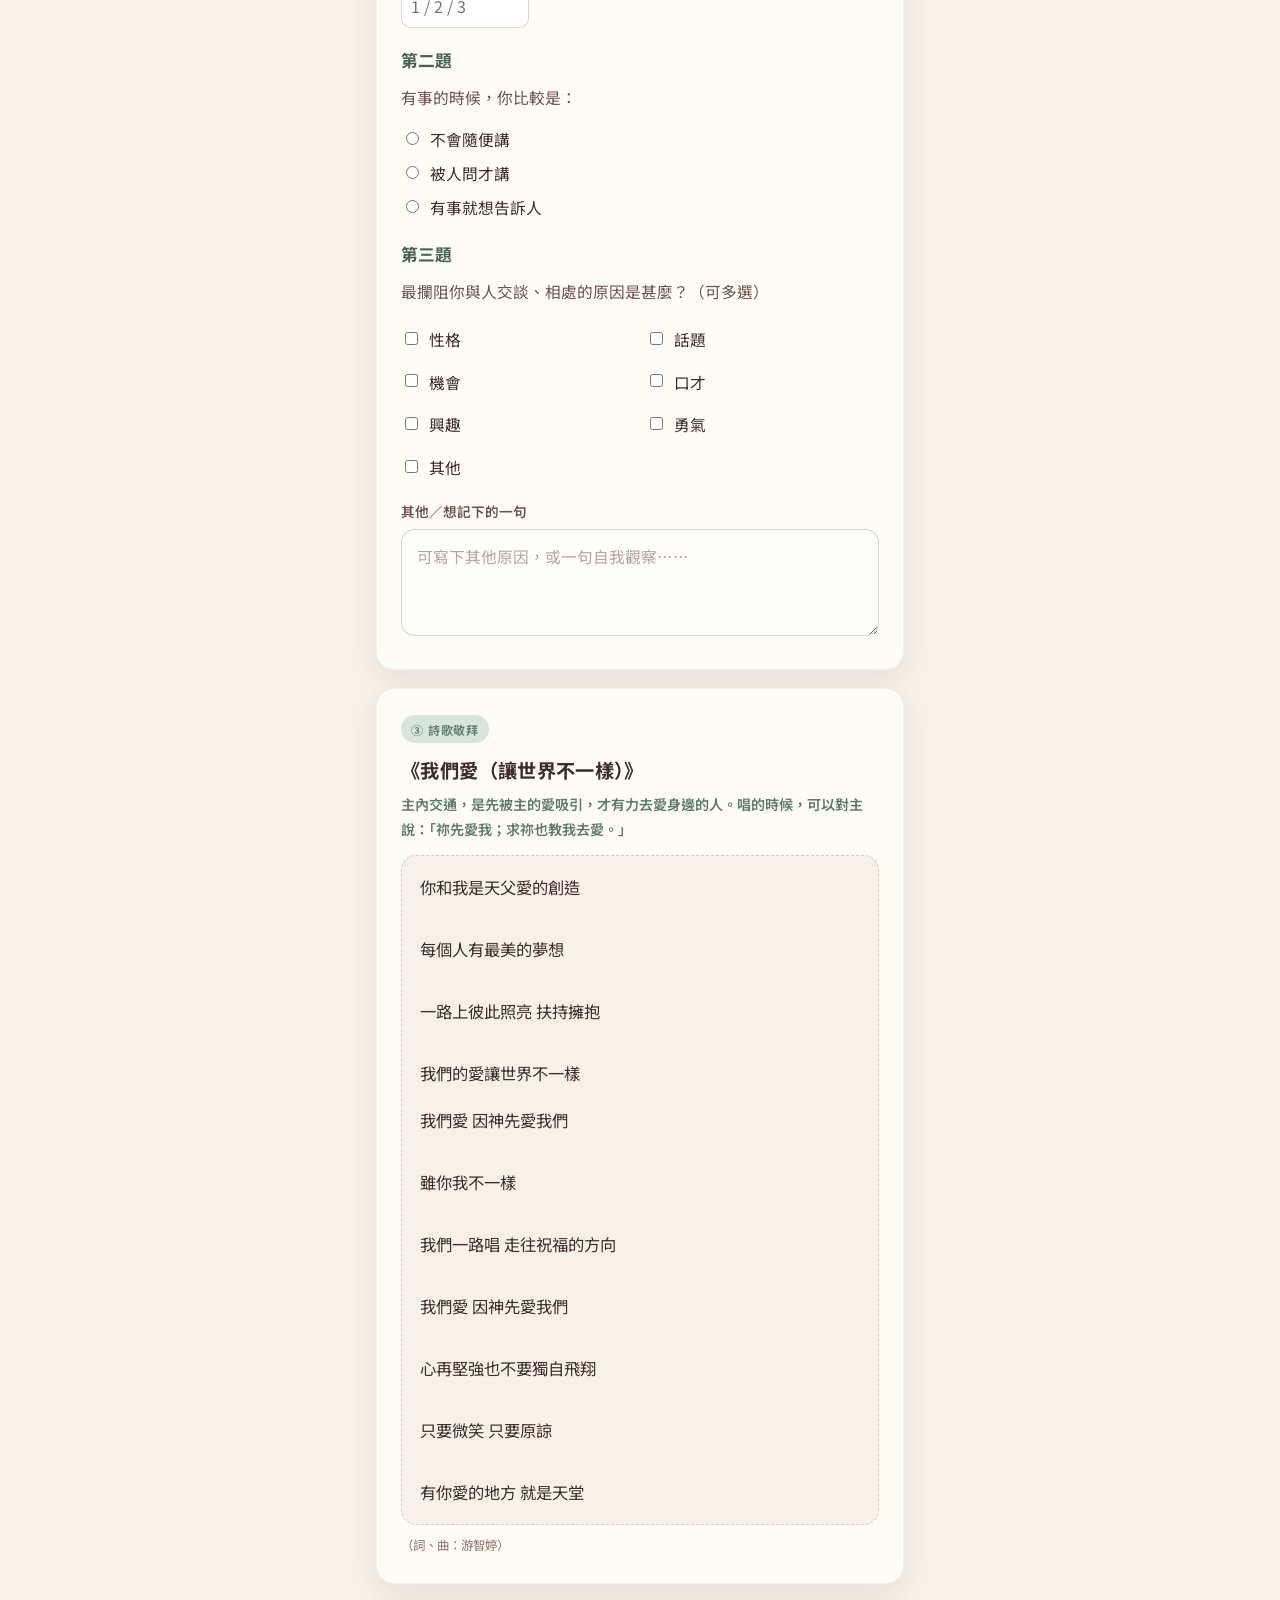
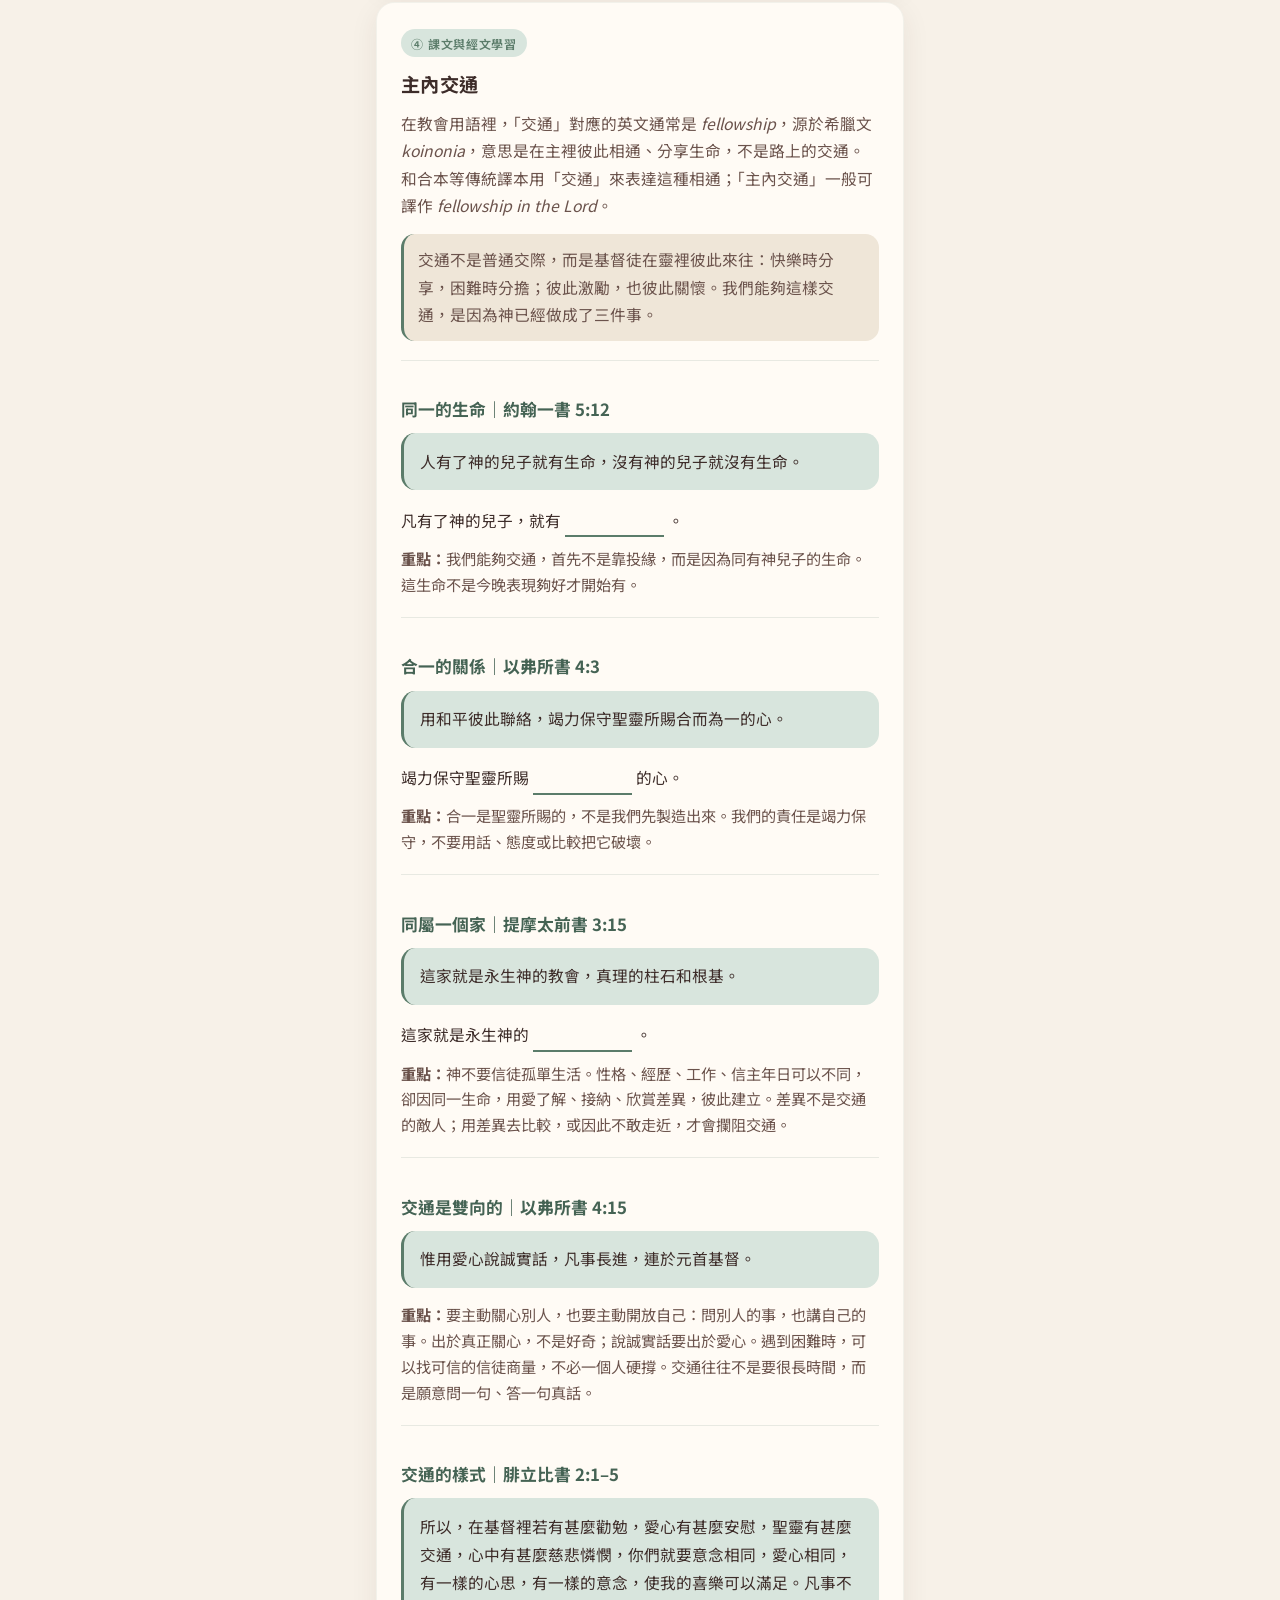
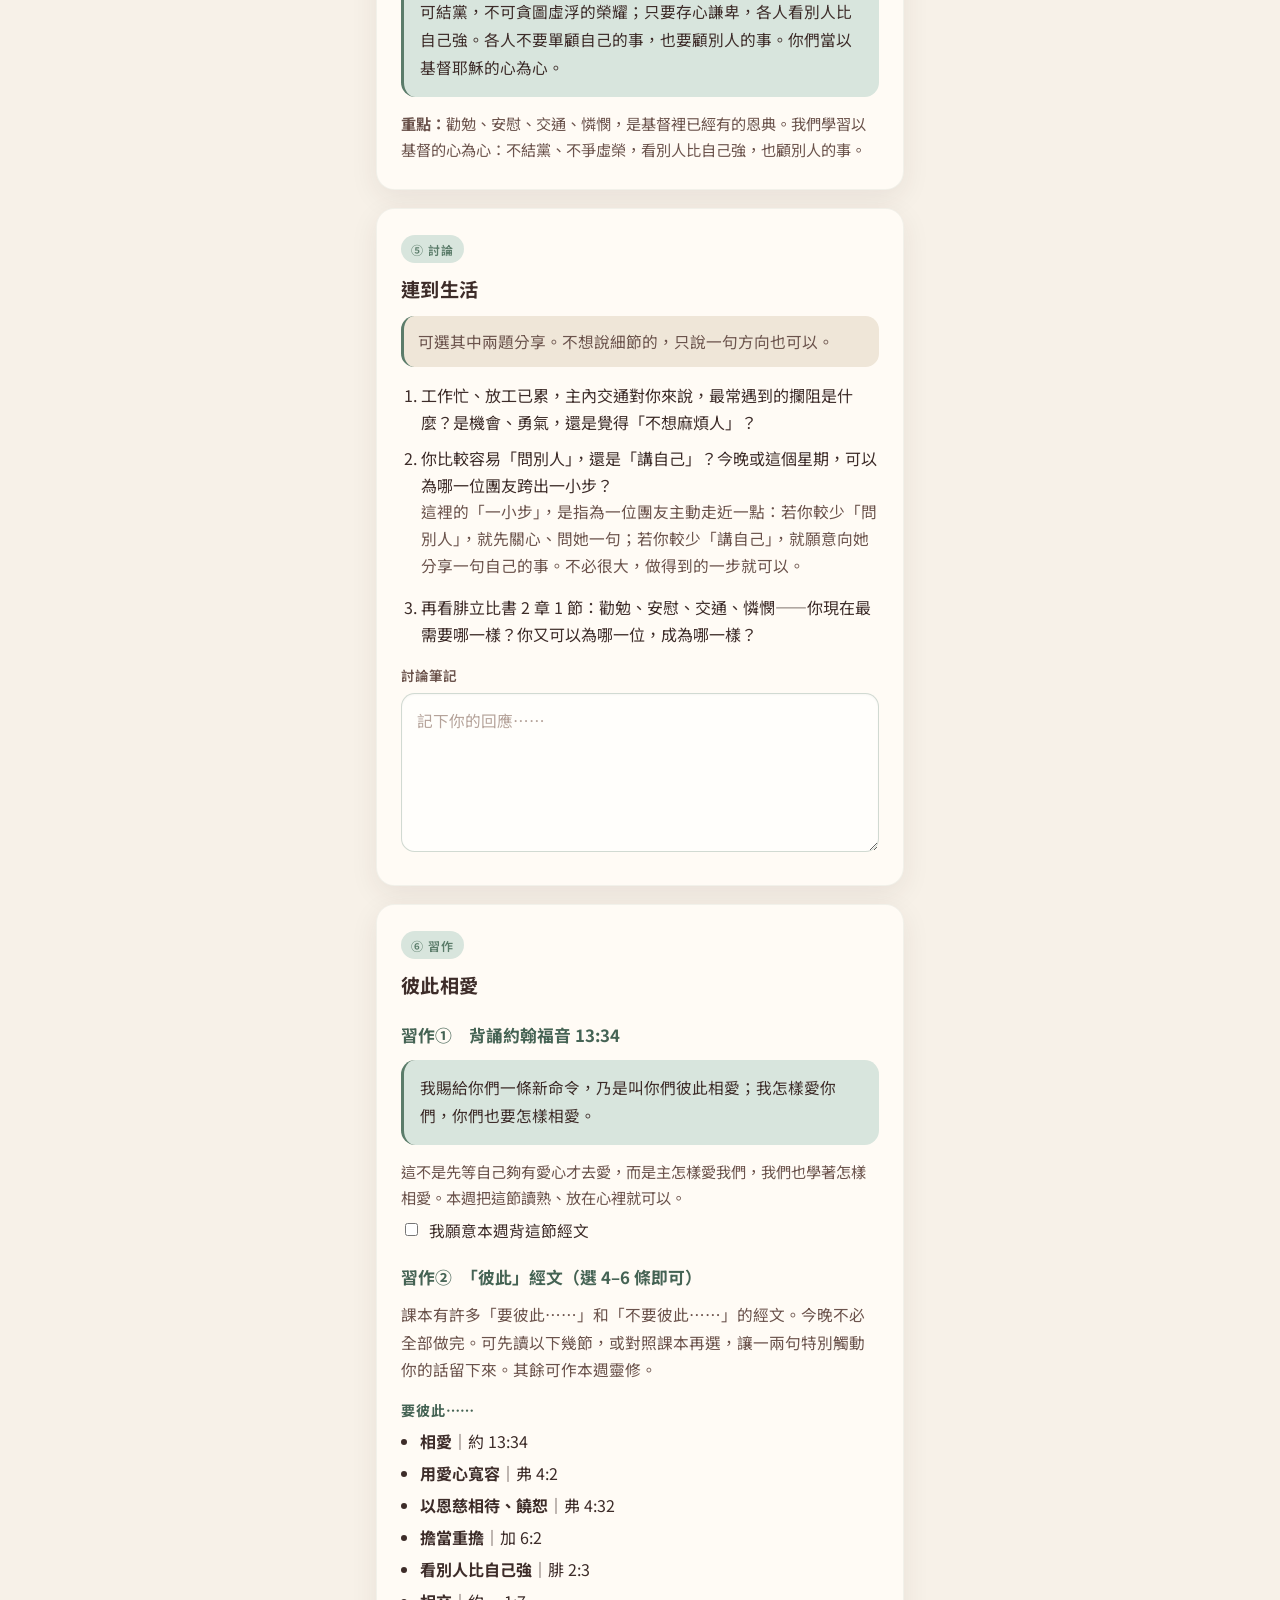
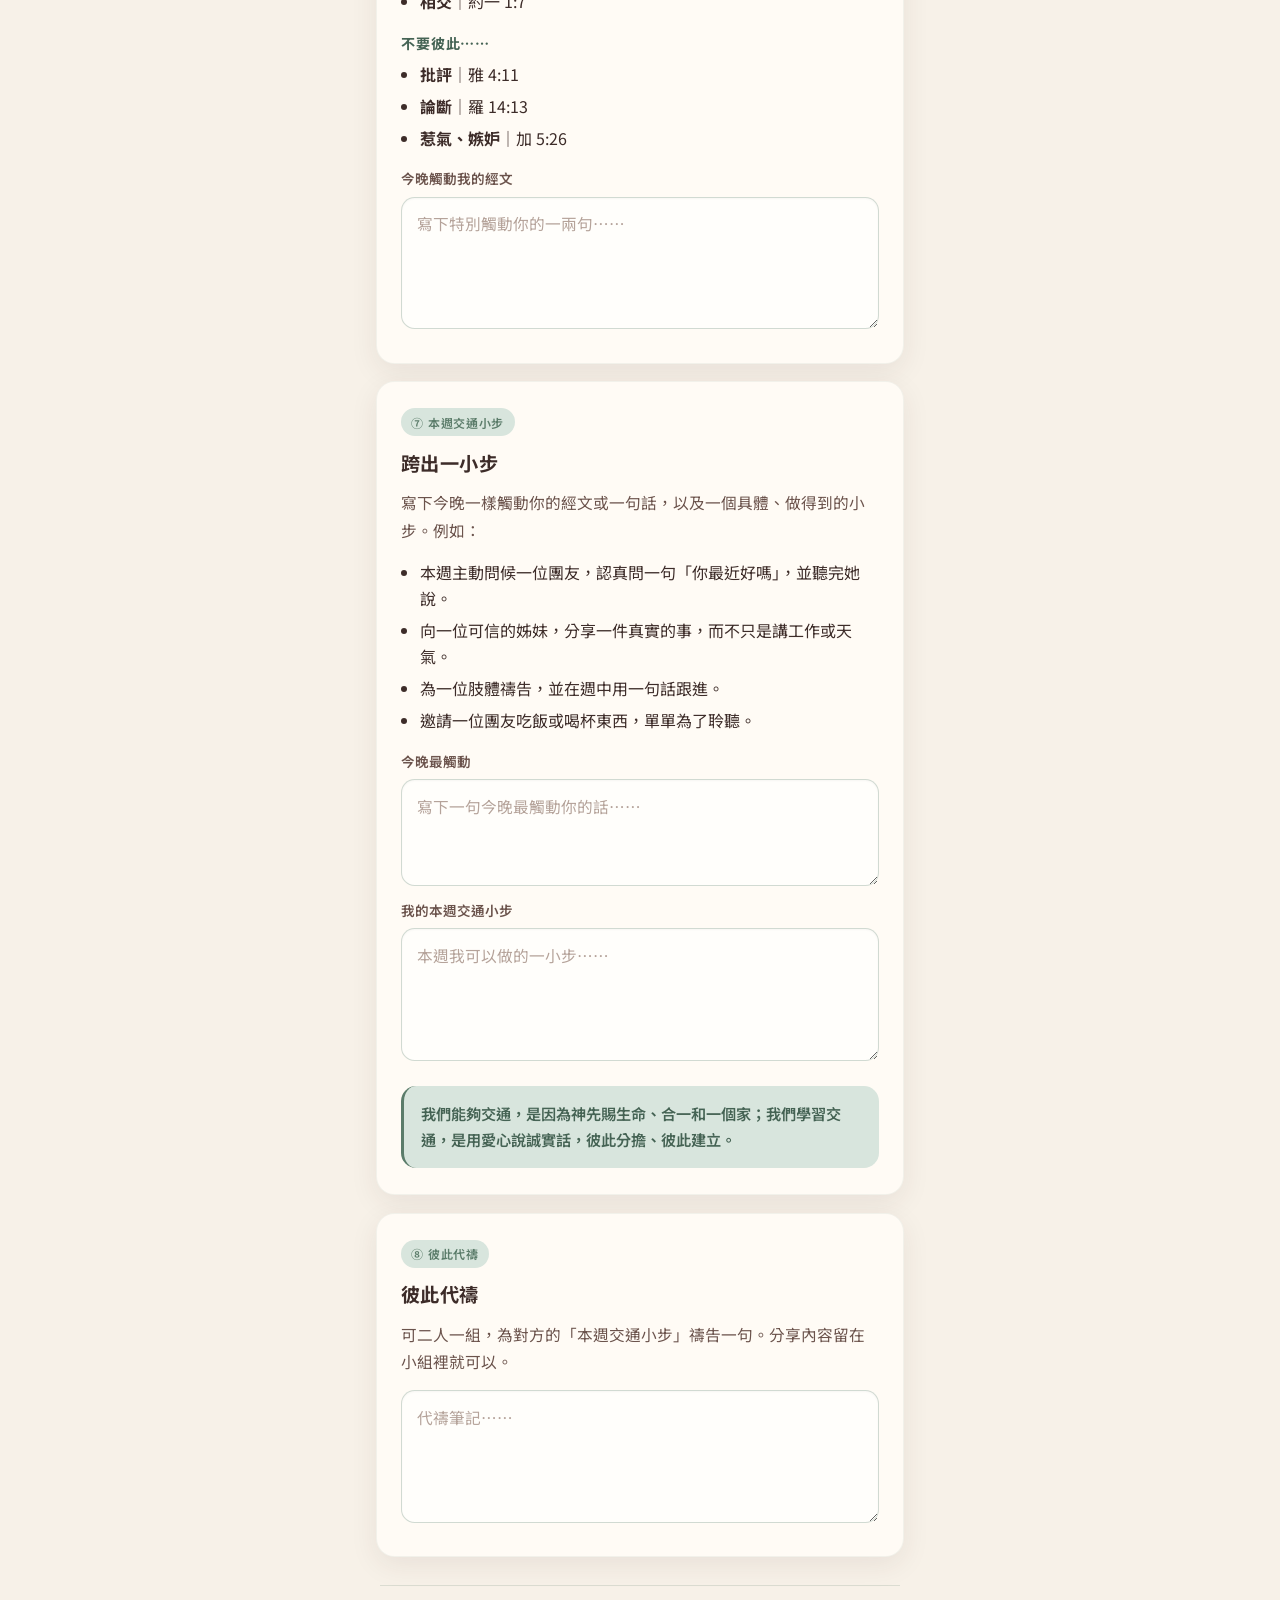
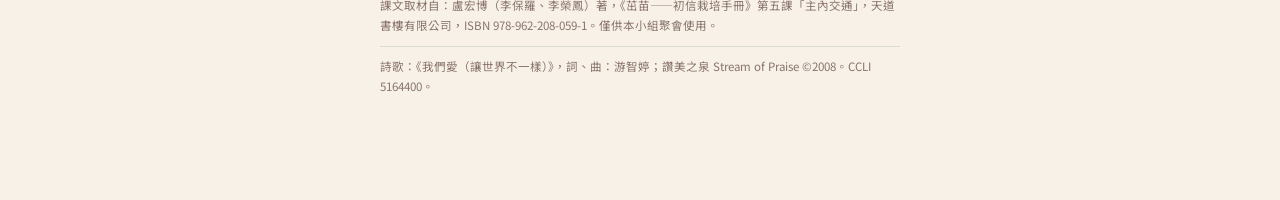
==== commit ce23e3cb: "Clarify Lesson 5 discussion question 2 一小步" ====
--- a/lesson5.html
+++ b/lesson5.html
@@ -9,7 +9,7 @@
   <link rel="preconnect" href="https://fonts.googleapis.com" />
   <link rel="preconnect" href="https://fonts.gstatic.com" crossorigin />
   <link href="https://fonts.googleapis.com/css2?family=Noto+Sans+TC:wght@400;500;600;700&display=swap" rel="stylesheet" />
-  <link rel="stylesheet" href="styles.css?v=20261114b" />
+  <link rel="stylesheet" href="styles.css?v=20261114c" />
 </head>
 <body data-prefix="zuomiao5:">
   <header class="app-header">
@@ -168,7 +168,9 @@
       <p class="section-intro">可選其中兩題分享。不想說細節的，只說一句方向也可以。</p>
       <ol class="share-list">
         <li>工作忙、放工已累，主內交通對你來說，最常遇到的攔阻是什麼？是機會、勇氣，還是覺得「不想麻煩人」？</li>
-        <li>你比較容易「問別人」，還是「講自己」？今晚或這個星期，可以為哪一位團友跨出一小步？</li>
+        <li>你比較容易「問別人」，還是「講自己」？今晚或這個星期，可以為哪一位團友跨出一小步？
+          <p class="section-body">這裡的「一小步」，是指為一位團友主動走近一點：若你較少「問別人」，就先關心、問她一句；若你較少「講自己」，就願意向她分享一句自己的事。不必很大，做得到的一步就可以。</p>
+        </li>
         <li>再看腓立比書 2 章 1 節：勸勉、安慰、交通、憐憫——你現在最需要哪一樣？你又可以為哪一位，成為哪一樣？</li>
       </ol>
       <label class="field-label" for="discuss-notes">討論筆記</label>
@@ -247,6 +249,6 @@
   </div>
   <div id="toast" class="toast" role="status" aria-live="polite"></div>
 
-  <script src="app.js?v=20261114b"></script>
+  <script src="app.js?v=20261114c"></script>
 </body>
 </html>
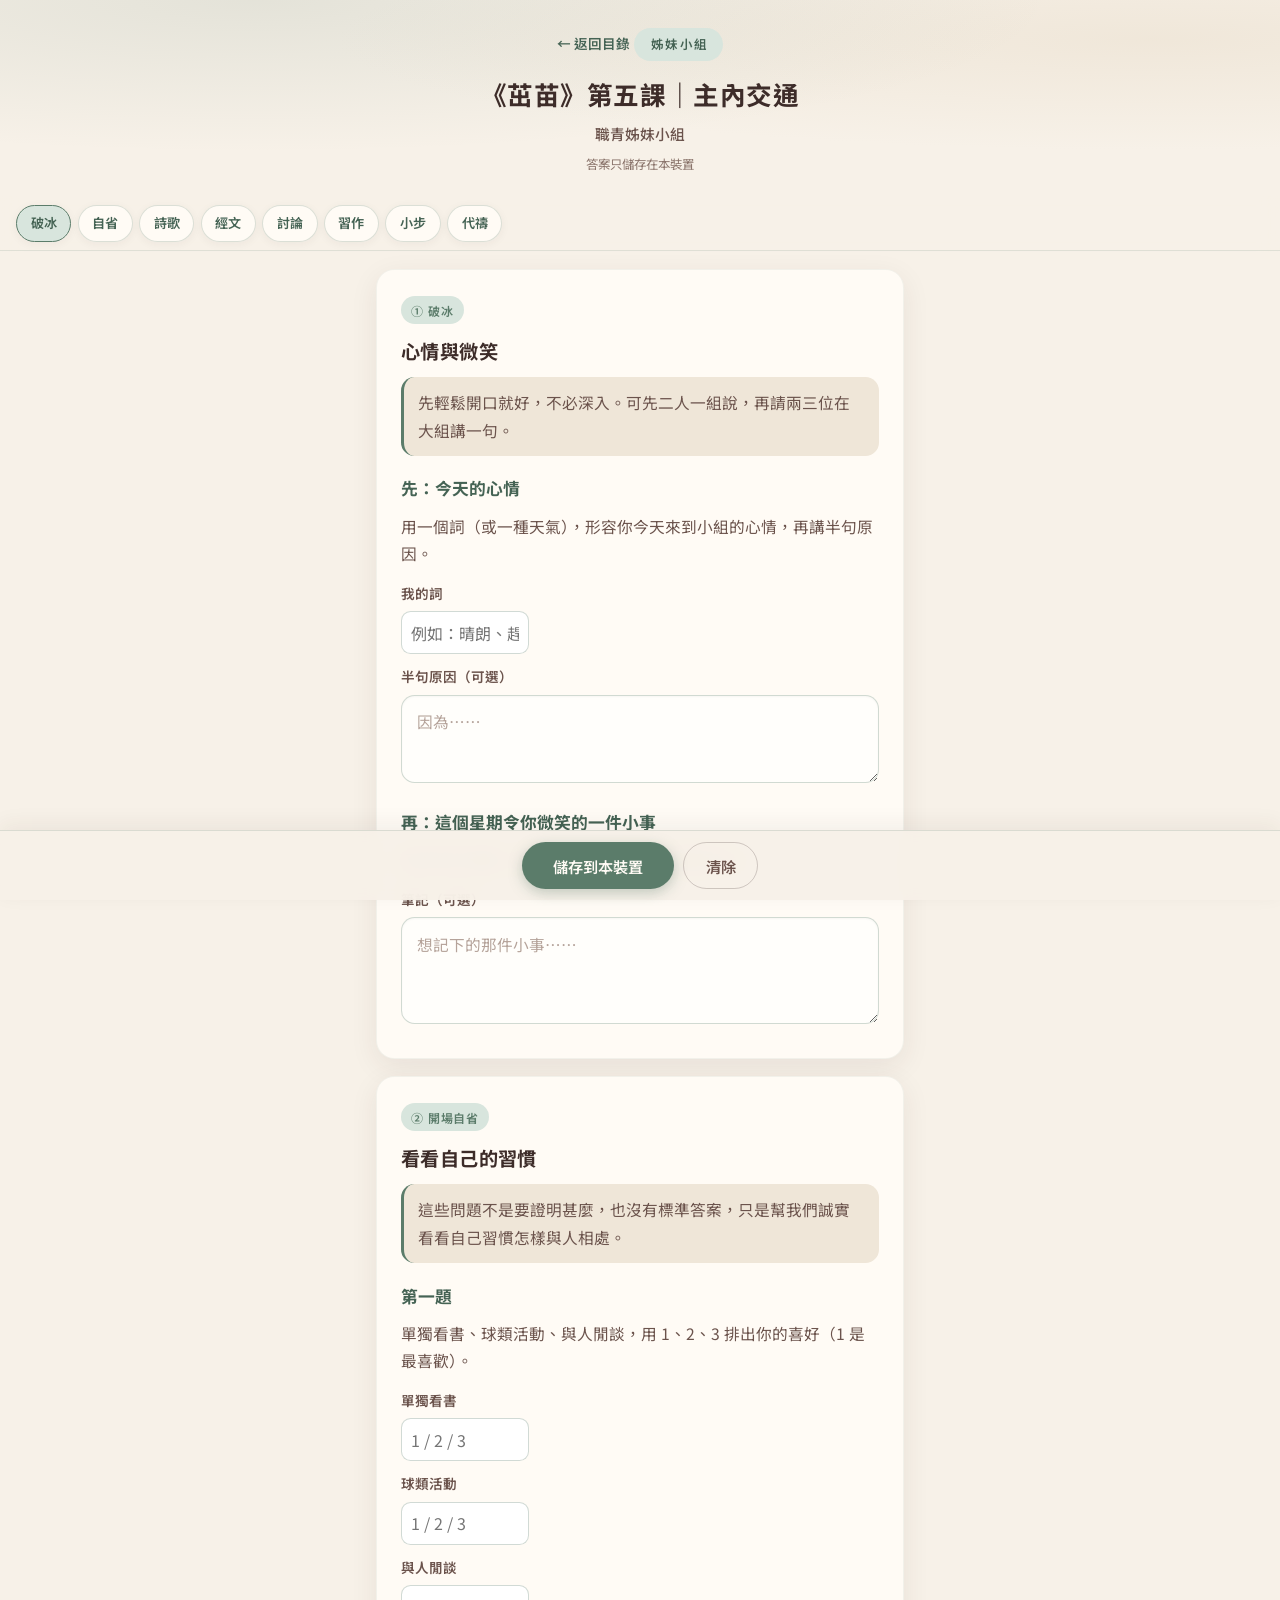
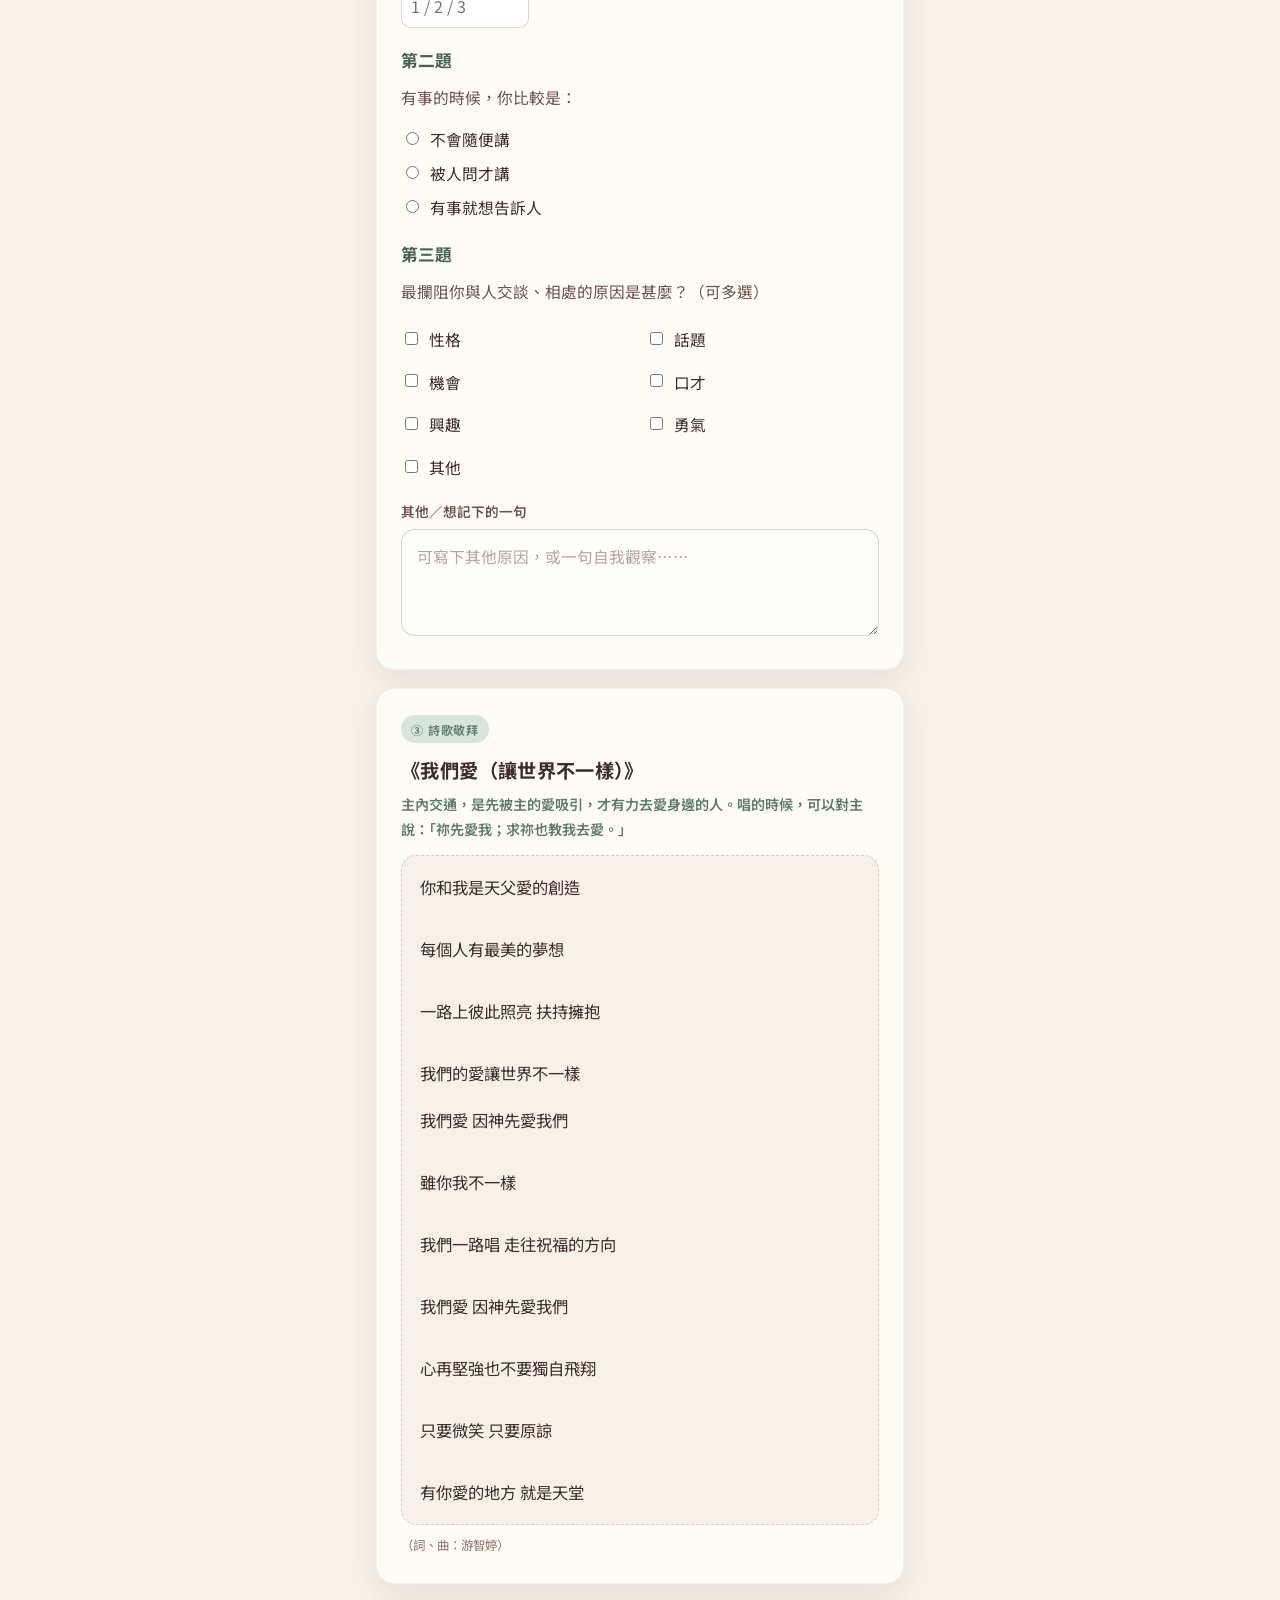
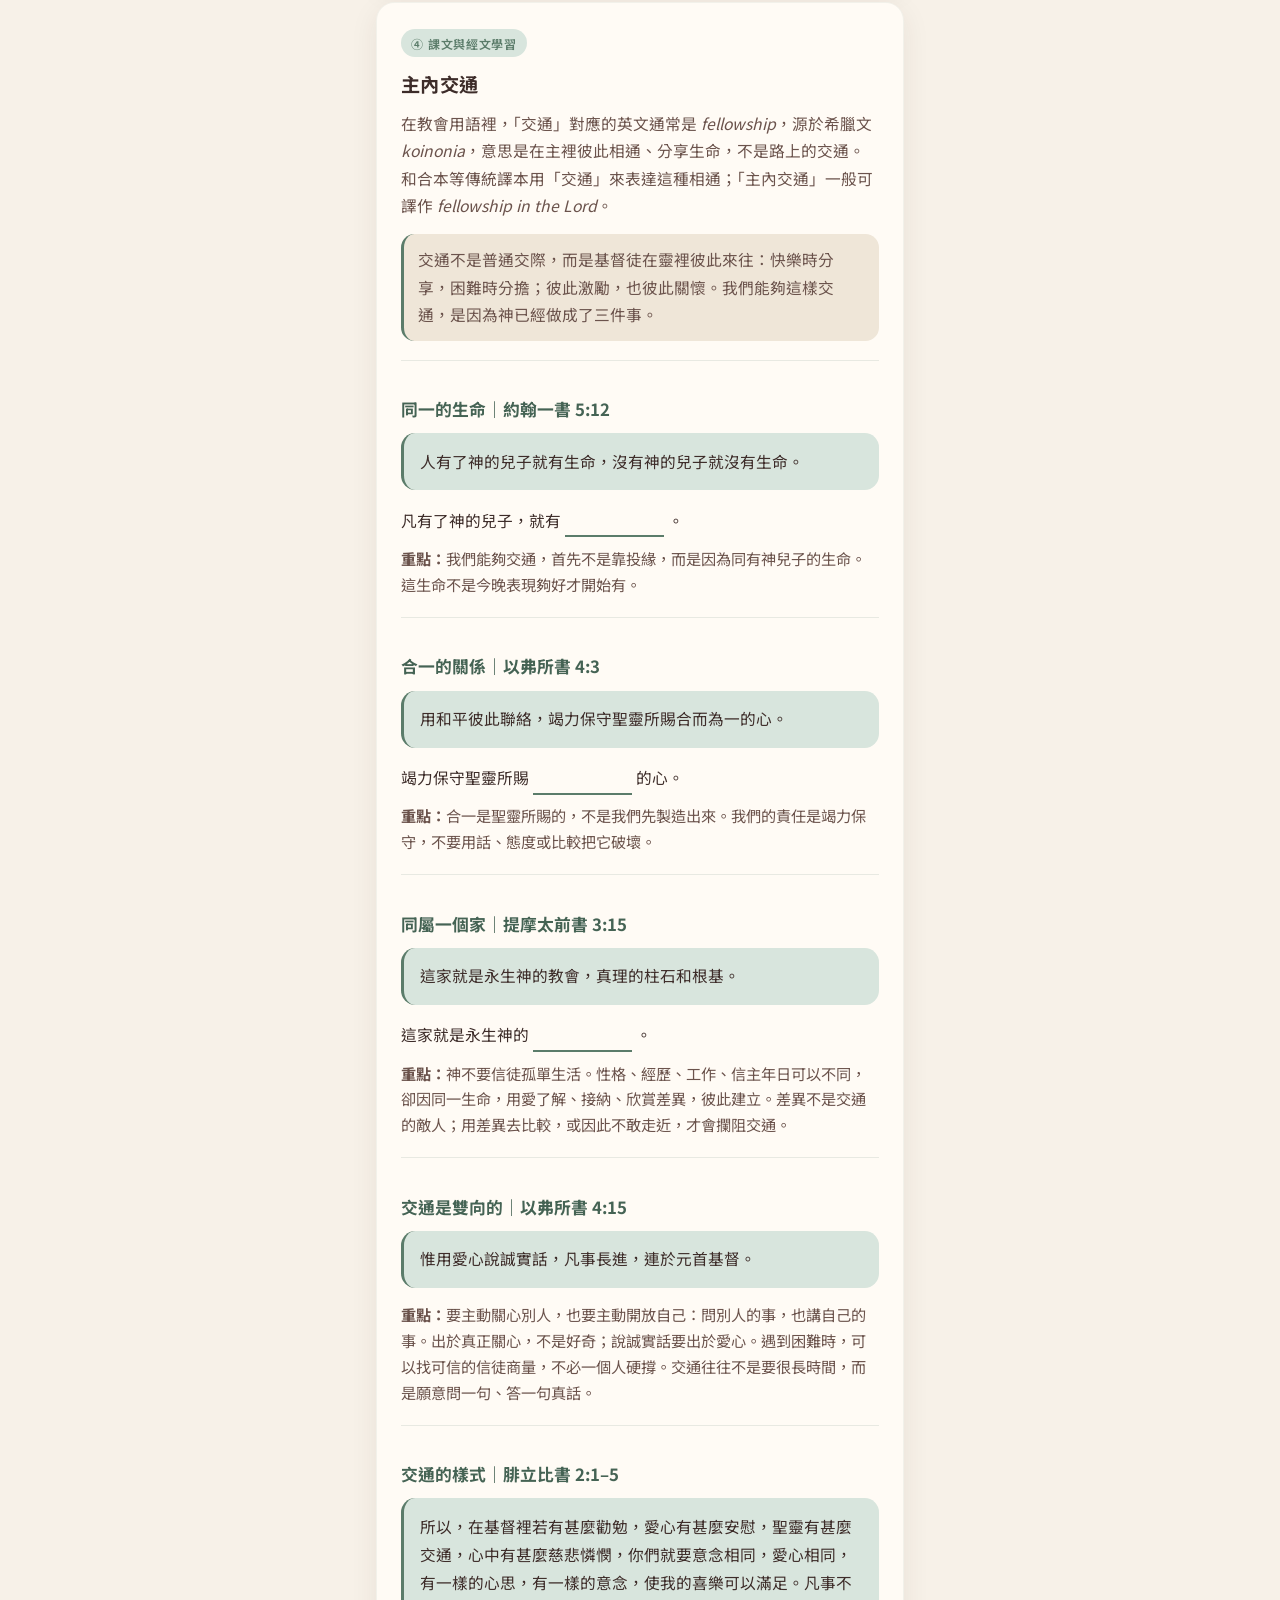
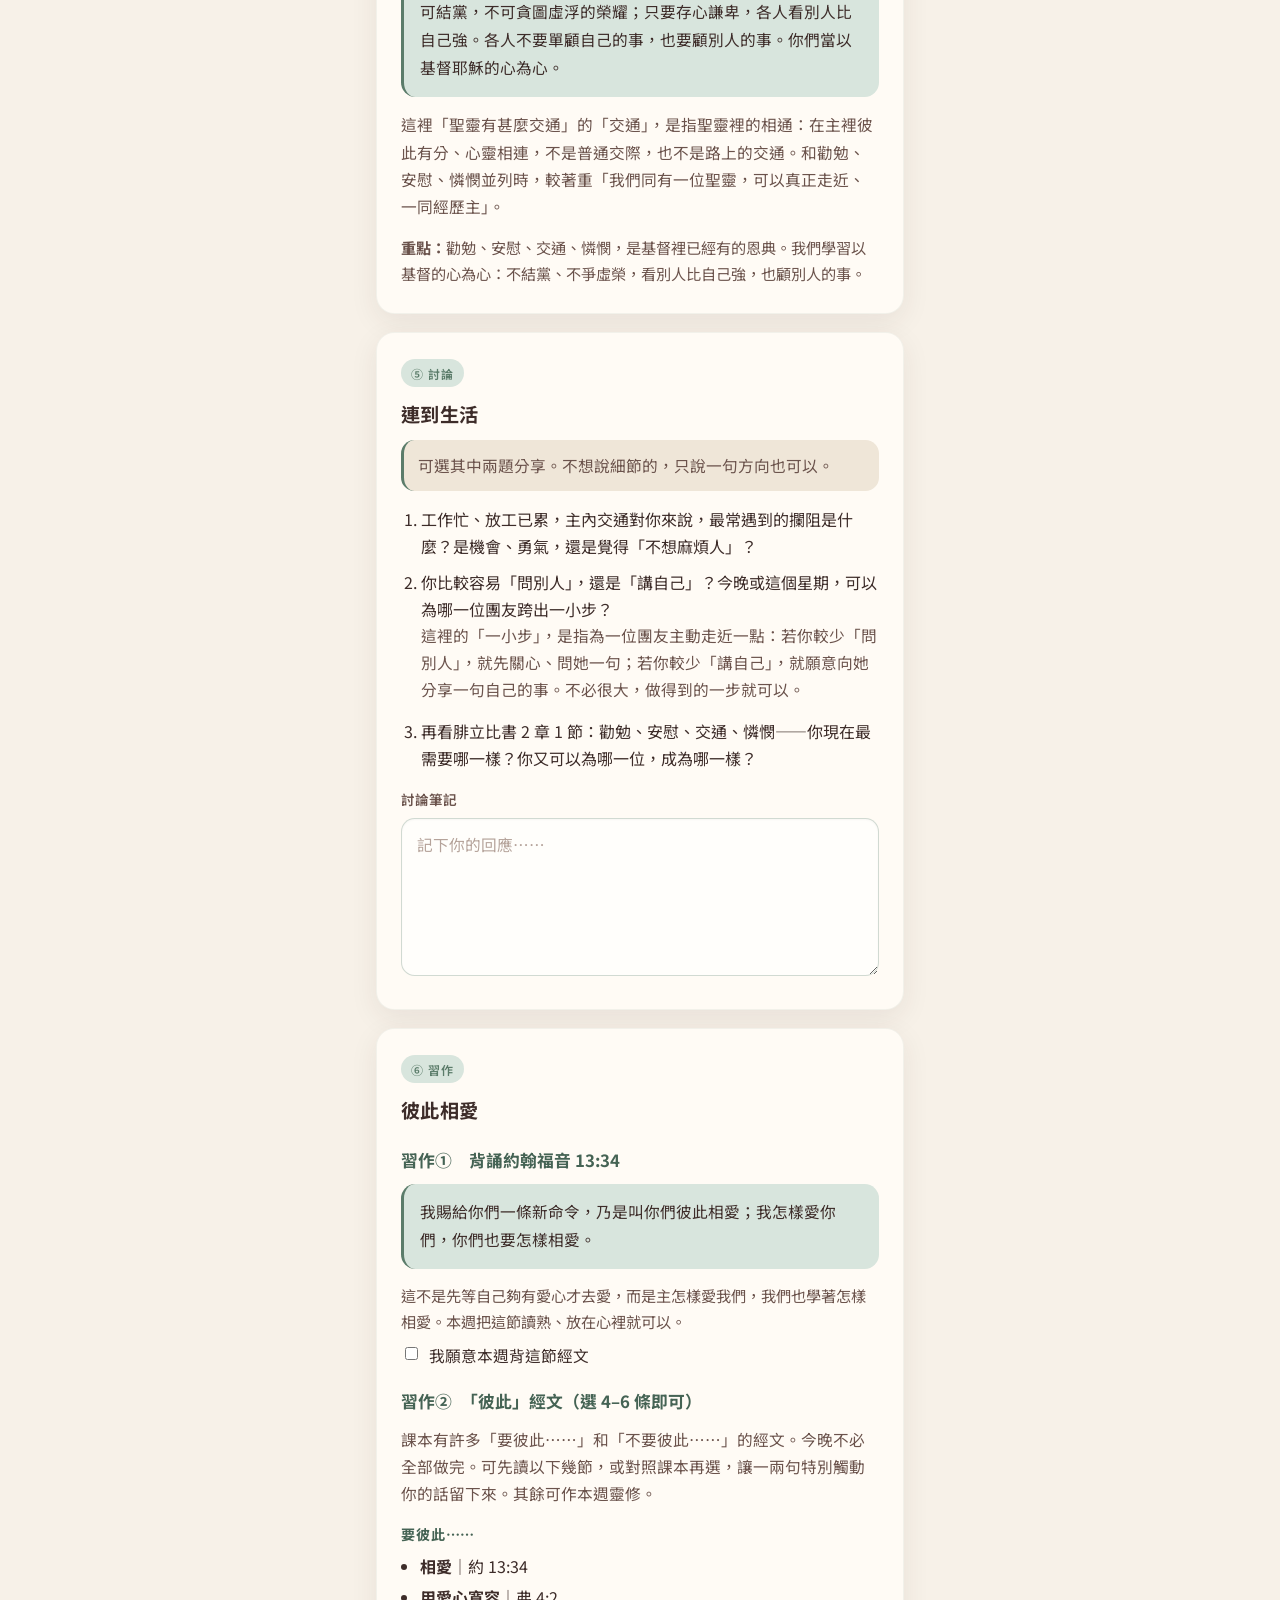
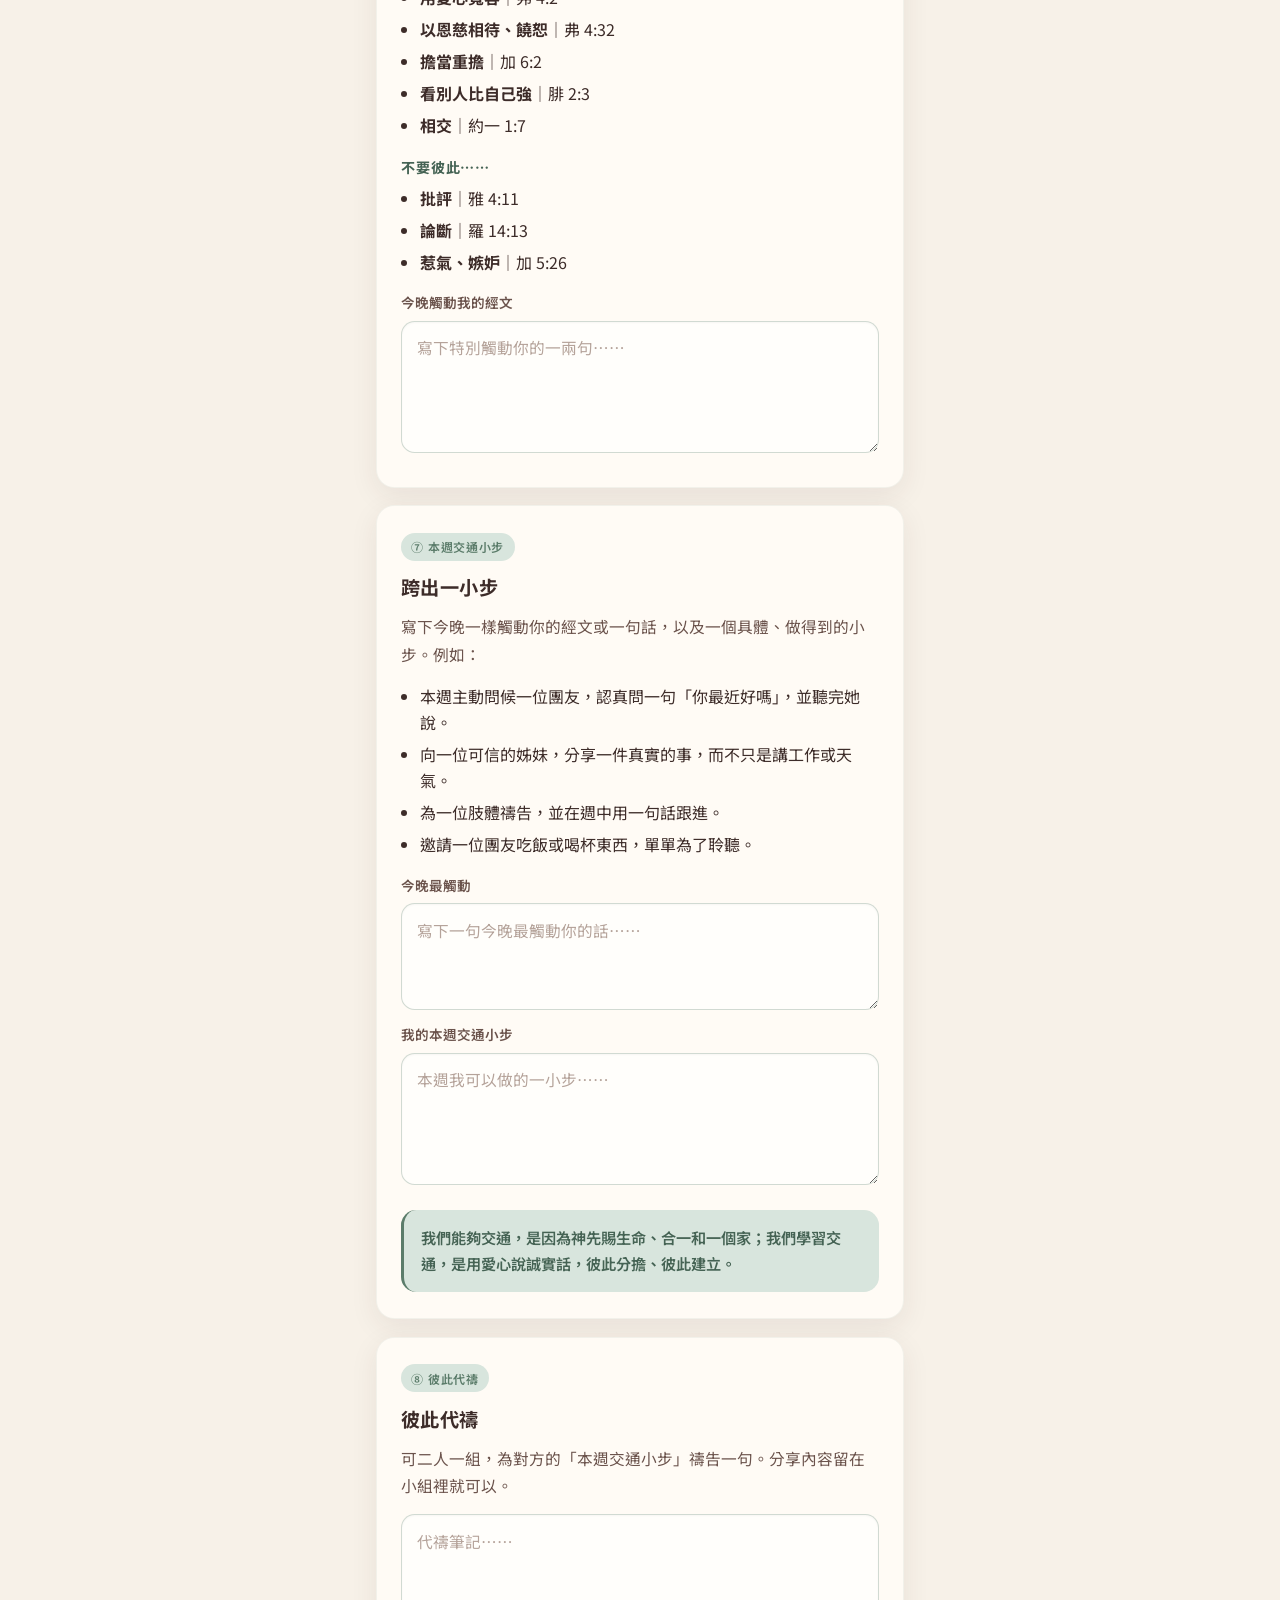
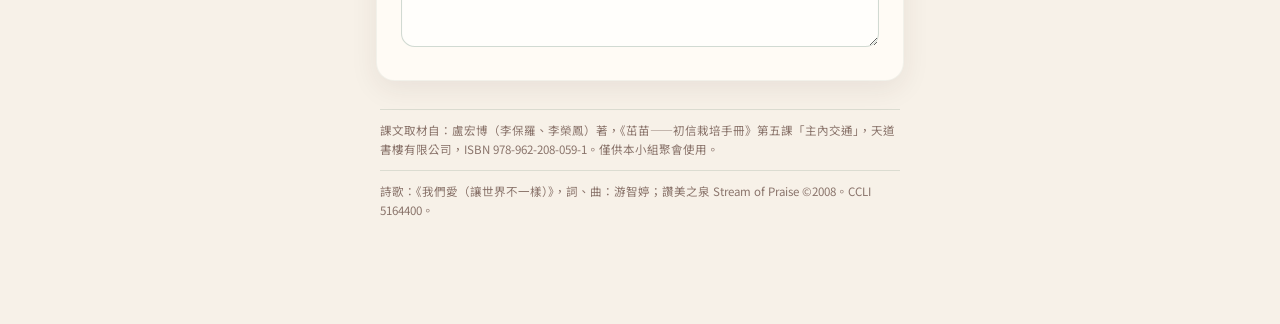
==== commit 9c12fb47: "Explain 交通 in Philippians 2:1 on Lesson 5" ====
--- a/lesson5.html
+++ b/lesson5.html
@@ -9,7 +9,7 @@
   <link rel="preconnect" href="https://fonts.googleapis.com" />
   <link rel="preconnect" href="https://fonts.gstatic.com" crossorigin />
   <link href="https://fonts.googleapis.com/css2?family=Noto+Sans+TC:wght@400;500;600;700&display=swap" rel="stylesheet" />
-  <link rel="stylesheet" href="styles.css?v=20261114c" />
+  <link rel="stylesheet" href="styles.css?v=20261114d" />
 </head>
 <body data-prefix="zuomiao5:">
   <header class="app-header">
@@ -157,6 +157,7 @@
         <blockquote class="verse-quote">
           <p>所以，在基督裡若有甚麼勸勉，愛心有甚麼安慰，聖靈有甚麼交通，心中有甚麼慈悲憐憫，你們就要意念相同，愛心相同，有一樣的心思，有一樣的意念，使我的喜樂可以滿足。凡事不可結黨，不可貪圖虛浮的榮耀；只要存心謙卑，各人看別人比自己強。各人不要單顧自己的事，也要顧別人的事。你們當以基督耶穌的心為心。</p>
         </blockquote>
+        <p class="section-body">這裡「聖靈有甚麼交通」的「交通」，是指聖靈裡的相通：在主裡彼此有分、心靈相連，不是普通交際，也不是路上的交通。和勸勉、安慰、憐憫並列時，較著重「我們同有一位聖靈，可以真正走近、一同經歷主」。</p>
         <p class="passage-point"><strong>重點：</strong>勸勉、安慰、交通、憐憫，是基督裡已經有的恩典。我們學習以基督的心為心：不結黨、不爭虛榮，看別人比自己強，也顧別人的事。</p>
       </div>
     </section>
@@ -249,6 +250,6 @@
   </div>
   <div id="toast" class="toast" role="status" aria-live="polite"></div>
 
-  <script src="app.js?v=20261114c"></script>
+  <script src="app.js?v=20261114d"></script>
 </body>
 </html>
